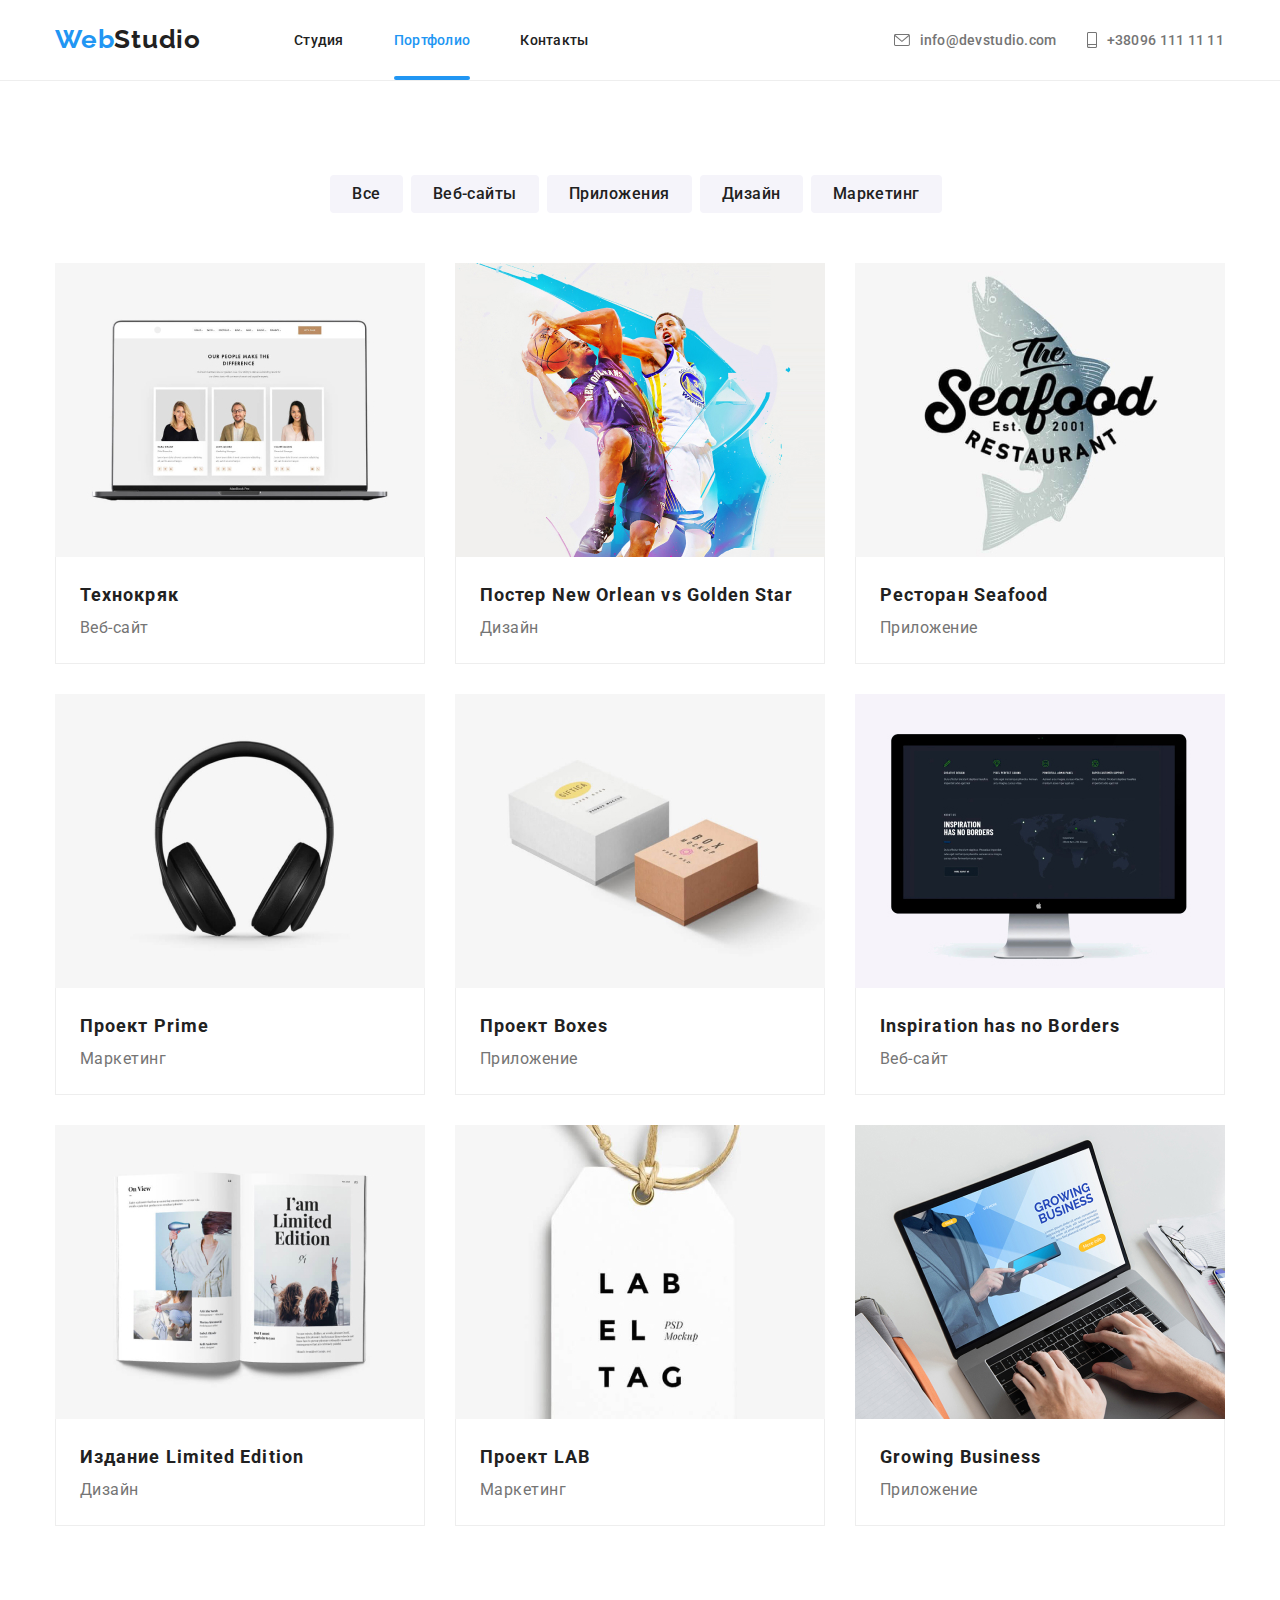
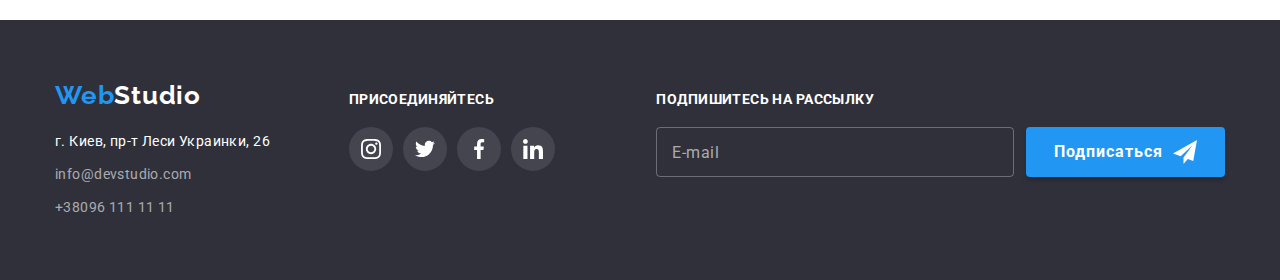
==== portfolio.html @ eafd1fd4 "first save" ====
<!DOCTYPE html>
<html lang="ru">

<head>
    <meta charset="UTF-8">
    <meta http-equiv="X-UA-Compatible" content="IE=edge">
    <meta name="viewport" content="width=device-width, initial-scale=1.0">
    <title>Portfolio</title>
    <!-- <link rel="stylesheet" href="./css/modern-normalize.css"> -->
    <link rel="stylesheet" href="./css/main.min.css">
    <!-- <link rel="stylesheet" href="./css/variables.css"> -->
    <link rel="preconnect" href="https://fonts.gstatic.com">
    <link
        href="https://fonts.googleapis.com/css2?family=Raleway:wght@700&family=Roboto:wght@400;500;700;900&display=swap"
        rel="stylesheet">
</head>

<body>
    <header class="header">
        <div class="container header__container">
            <nav class="header__nav">
                <a href="./index.html" class="logo header__logo"><span class="logo__studio--blue">Web</span>Studio</a>
                <ul class="menu">
                    <li class="menu__item">
                        <a href="./index.html" class="menu__link">Студия</a>
                    </li>
                    <li class="menu__item">
                        <a href="./portfolio.html" class="menu__link menu__link--current">Портфолио</a>
                    </li>
                    <li class="menu__item">
                        <a href="#contacts" class="menu__link">Контакты</a>
                    </li>
                </ul>
                <ul class="contacts-head">
                    <li class="contacts-head__item">
                        <a class="contacts-head__link" href="mailto:info@devstudio.com">
                            <svg class="contacts-head__mail-icon" width="16" height="12">
                                <use href="./images/icons.svg#icon-mail1"></use>
                            </svg>
                            info@devstudio.com</a>
                    </li>
                    <li class="contacts-head__item">
                        <a class="contacts-head__link" href="tel:+380961111111">
                            <svg class="contacts-head__phone-icon" width="10" height="16">
                                <use href="./images/icons.svg#icon-smartphone1"></use>
                            </svg>
                            +38096 111 11 11</a>
                    </li>
                </ul>
            </nav>
        </div>
    </header>
    <main>
        <section class="portfolio">
            <div class="container">
                <!--<h2></h2>-->
                <ul class="portfolio-list">
                    <li class="portfolio-list__item">
                        <button class="portfolio-list__button">Все</button>
                    </li>
                    <li class="portfolio-list__item">
                        <button class="portfolio-list__button">Веб-сайты</button>
                    </li>
                    <li class="portfolio-list__item">
                        <button class="portfolio-list__button">Приложения</button>
                    </li>
                    <li class="portfolio-list__item">
                        <button class="portfolio-list__button">Дизайн</button>
                    </li>
                    <li class="portfolio-list__item">
                        <button class="portfolio-list__button">Маркетинг</button>
                    </li>
                </ul>
                <div class="container-cards">
                    <ul class="card-set">
                        <li class="card-set__item">
                            <a href="#" class="card-set__link">
                                <div class="card-set__thumb">
                                    <img src="./images/технокряк.jpg" alt="Технокряк" width="370" height="294">
                                    <div class="card-set__overlay">Технокряк это современная площадка распространения
                                        коронавируса. Компании используют эту платформу для
                                        цифрового шпионажа и атак на защищённые сервера конкурентов.</div>
                                </div>
                                <div class="card-set__content">
                                    <h3 class="card-set__title">Технокряк</h3>
                                    <p class="card-set__text">Веб-сайт</p>
                                </div>
                            </a>
                        </li>
                        <li class="card-set__item">
                            <a href="#" class="card-set__link">
                                <div class="card-set__thumb">
                                    <img src="./images/постер-star.jpg" alt="Постер New Orlean vs Golden Star"
                                        width="370" height="294">
                                    <div class="card-set__overlay">Технокряк это современная площадка распространения
                                        коронавируса. Компании используют эту платформу для
                                        цифрового шпионажа и атак на защищённые сервера конкурентов.</div>
                                </div>
                                <div class="card-set__content">
                                    <h3 class="card-set__title">Постер New Orlean vs Golden Star</h3>
                                    <p class="card-set__text">Дизайн</p>
                                </div>
                            </a>
                        </li>
                        <li class="card-set__item">
                            <a href="#" class="card-set__link">
                                <div class="card-set__thumb">
                                    <img src="./images/ресторан.jpg" alt="Ресторан Seafood" width="370" height="294">
                                    <div class="card-set__overlay">Технокряк это современная площадка распространения
                                        коронавируса. Компании используют эту платформу для
                                        цифрового шпионажа и атак на защищённые сервера конкурентов.</div>
                                </div>
                                <div class="card-set__content">
                                    <h3 class="card-set__title">Ресторан Seafood</h3>
                                    <p class="card-set__text">Приложение</p>
                                </div>
                            </a>
                        </li>
                        <li class="card-set__item">
                            <a href="#" class="card-set__link">
                                <div class="card-set__thumb">
                                    <img src="./images/проект-prime.jpg" alt="Проект Prime" width="370" height="294">
                                    <div class="card-set__overlay">Технокряк это современная площадка распространения
                                        коронавируса. Компании используют эту платформу для
                                        цифрового шпионажа и атак на защищённые сервера конкурентов.</div>
                                </div>
                                <div class="card-set__content">
                                    <h3 class="card-set__title">Проект Prime</h3>
                                    <p class="card-set__text">Маркетинг</p>
                                </div>
                            </a>
                        </li>
                        <li class="card-set__item">
                            <a href="#" class="card-set__link">
                                <div class="card-set__thumb">
                                    <img src="./images/проект-boxes.jpg" alt="Проект Boxes" width="370" height="294">
                                    <div class="card-set__overlay">Технокряк это современная площадка распространения
                                        коронавируса. Компании используют эту платформу для
                                        цифрового шпионажа и атак на защищённые сервера конкурентов.</div>
                                </div>
                                <div class="card-set__content">
                                    <h3 class="card-set__title">Проект Boxes</h3>
                                    <p class="card-set__text">Приложение</p>
                                </div>
                            </a>
                        </li>
                        <li class="card-set__item">
                            <a href="#" class="card-set__link">
                                <div class="card-set__thumb">
                                    <img src="./images/inspiration.jpg" alt="Inspiration has no Borders" width="370"
                                        height="294">
                                    <div class="card-set__overlay">Технокряк это современная площадка распространения
                                        коронавируса. Компании используют эту платформу для
                                        цифрового шпионажа и атак на защищённые сервера конкурентов.</div>
                                </div>
                                <div class="card-set__content">
                                    <h3 class="card-set__title">Inspiration has no Borders</h3>
                                    <p class="card-set__text">Веб-сайт</p>
                                </div>
                            </a>
                        </li>
                        <li class="card-set__item">
                            <a href="#" class="card-set__link">
                                <div class="card-set__thumb">
                                    <img src="./images/издание.jpg" alt="Издание Limited Edition" width="370"
                                        height="294">
                                    <div class="card-set__overlay">Технокряк это современная площадка распространения
                                        коронавируса. Компании используют эту платформу для
                                        цифрового шпионажа и атак на защищённые сервера конкурентов.</div>
                                </div>
                                <div class="card-set__content">
                                    <h3 class="card-set__title">Издание Limited Edition</h3>
                                    <p class="card-set__text">Дизайн</p>
                                </div>
                            </a>
                        </li>
                        <li class="card-set__item">
                            <a href="#" class="card-set__link">
                                <div class="card-set__thumb">
                                    <img src="./images/проект-lab.jpg" alt="Проект LAB" width="370" height="294">
                                    <div class="card-set__overlay">Технокряк это современная площадка распространения
                                        коронавируса. Компании используют эту платформу для
                                        цифрового шпионажа и атак на защищённые сервера конкурентов.</div>
                                </div>
                                <div class="card-set__content">
                                    <h3 class="card-set__title">Проект LAB</h3>
                                    <p class="card-set__text">Маркетинг</p>
                                </div>
                            </a>
                        </li>
                        <li class="card-set__item">
                            <a href="#" class="card-set__link">
                                <div class="card-set__thumb">
                                    <img src="./images/growing.jpg" alt="Growing Business" width="370" height="294">
                                    <div class="card-set__overlay">Технокряк это современная площадка распространения
                                        коронавируса. Компании используют эту платформу для
                                        цифрового шпионажа и атак на защищённые сервера конкурентов.</div>
                                </div>
                                <div class="card-set__content">
                                    <h3 class="card-set__title">Growing Business</h3>
                                    <p class="card-set__text">Приложение</p>
                                </div>
                            </a>
                        </li>
                    </ul>
                </div>
            </div>
        </section>
    </main>
    <footer class="footer" id="contacts">
        <div class="container footer__container">
            <div class="footer__main">
                <a href="./index.html" class="logo footer__logo"><span class="logo__studio--blue">Web</span>Studio</a>
                <address class="adress">
                    <p class="adress__text">г. Киев, пр-т Леси Украинки, 26</p>
                    <ul class="address__list">
                        <li>
                            <a class="address__link" href="mailto:info@devstudio.com">info@devstudio.com</a>
                        </li>
                        <li>
                            <a class="address__link" href="tel:+380961111111">+38096 111 11 11</a>
                        </li>
                    </ul>
                </address>
            </div>
            <div class="follow-us">
                <h2 class="follow-us__title">присоединяйтесь</h2>
                <ul class="follow-us__list">
                    <li class="follow-us__item">
                        <a href="https://instagram.com" class="follow-us__link" target="_blank">
                            <svg class="follow-us__svg" width="20" height="20">
                                <use href="./images/icons.svg#icon-instagram1"></use>
                            </svg>
                        </a>
                    </li>
                    <li class="follow-us__item">
                        <a href="https://twitter.com" class="follow-us__link" target="_blank">
                            <svg class="follow-us__svg" width="20" height="20">
                                <use href="./images/icons.svg#icon-twitter-icon1"></use>
                            </svg>
                        </a>
                    </li>
                    <li class="follow-us__item">
                        <a href="https://facebook.com" class="follow-us__link" target="_blank">
                            <svg class="follow-us__svg" width="20" height="20">
                                <use href="./images/icons.svg#icon-facebook1"></use>
                            </svg>
                        </a>
                    </li>
                    <li class="follow-us__item">
                        <a href="https://linkedin.com" class="follow-us__link" target="_blank">
                            <svg class="follow-us__svg" width="20" height="20">
                                <use href="./images/icons.svg#icon-linkedin-icon1"></use>
                            </svg>
                        </a>
                    </li>
                </ul>
            </div>
            <div class="sign-us">
                <h2 class="sign-us__title">подпишитесь на рассылку</h2>
                <form class="sign-us__form">
                    <input class="sign-us__input" type="email" name="email" id="email" placeholder="E-mail">
                    <button class="sign-us__button" type="submit">Подписаться
                        <svg class="sign-us__svg" width="24px" height="24px">
                            <use href="./images/icons.svg#icon-send"></use>
                        </svg>
                    </button>
                </form>
            </div>
        </div>
    </footer>

</body>

</html>
---- css/main.min.css ----
/*! modern-normalize v1.0.0 | MIT License | https://github.com/sindresorhus/modern-normalize */*{margin:0;padding:0}*,*::before,*::after{-webkit-box-sizing:border-box;box-sizing:border-box}:root{-moz-tab-size:4;-o-tab-size:4;tab-size:4}html{line-height:1.15;-webkit-text-size-adjust:100%}body{margin:0;padding:0}body{font-family:system-ui,-apple-system,"Segoe UI",Roboto,Helvetica,Arial,sans-serif,"Apple Color Emoji","Segoe UI Emoji"}hr{height:0;color:inherit}abbr[title]{-webkit-text-decoration:underline dotted;text-decoration:underline dotted}b,strong{font-weight:bolder}code,kbd,samp,pre{font-family:ui-monospace, SFMono-Regular, Consolas, "Liberation Mono", Menlo, monospace}small{font-size:80%}sub,sup{font-size:75%;line-height:0;position:relative;vertical-align:baseline}sub{bottom:-0.25em}sup{top:-0.5em}table{text-indent:0;border-color:inherit}button,input,optgroup,select,textarea{font-family:inherit;font-size:100%;line-height:1.15;margin:0}address{font-style:normal}ul{list-style:none}button,select{text-transform:none}button,[type="button"],[type="reset"],[type="submit"]{-webkit-appearance:button}::-moz-focus-inner{border-style:none;padding:0}:-moz-focusring{outline:1px dotted ButtonText}:-moz-ui-invalid{box-shadow:none}legend{padding:0}progress{vertical-align:baseline}::-webkit-inner-spin-button,::-webkit-outer-spin-button{height:auto}[type="search"]{-webkit-appearance:textfield;outline-offset:-2px}::-webkit-search-decoration{-webkit-appearance:none}::-webkit-file-upload-button{-webkit-appearance:button;font:inherit}summary{display:list-item}:root{--white-text: rgba(255, 255, 255, 1);--black-text: rgba(33, 33, 33, 1);--grey-text: rgba(117, 117, 117, 1);--white-text-op60: rgba(255, 255, 255, 0.6);--blue-text: rgba(33, 150, 243, 1);--hero-background: rgba(47, 48, 58, 1);--team-background: rgba(245, 244, 250, 1);--hero-shadow: rgba(47, 48, 58, 0.4);--footer-bg-items: rgba(255, 255, 255, 0.1)}a{text-decoration:none}body{font-family:'Roboto', sans-serif}img{display:block;max-width:100%;height:auto}.container{max-width:1200px;min-width:320px;padding:0 15px;margin:0 auto}.section__header{color:var(--black-text);font-weight:700;font-size:36px;line-height:1.17;letter-spacing:0.03em;text-align:center}.portfolio{background-color:white;padding-top:94px;padding-bottom:94px}.logo{font-family:'Raleway', sans-serif;font-weight:700;font-size:26px;line-height:1.17;letter-spacing:0.03em;padding-top:24px;padding-bottom:25px}.logo__studio--blue{color:var(--blue-text)}.header{background-color:white;position:relative;border-bottom:1px solid #EEEEEE}.menu__link,.contacts-head__link,.logo{color:var(--black-text)}.header__container{display:-webkit-box;display:-ms-flexbox;display:flex;-webkit-box-align:center;-ms-flex-align:center;align-items:center;width:1200px;padding:0 15px;margin:0 auto}.header__nav{-webkit-box-pack:justify;-ms-flex-pack:justify;justify-content:space-between;-webkit-box-align:center;-ms-flex-align:center;align-items:center}.header__nav,.menu,.contacts-head{display:-webkit-box;display:-ms-flexbox;display:flex;-webkit-box-sizing:inherit;box-sizing:inherit}.menu{font-weight:500;font-size:14px;line-height:1.17;letter-spacing:0.02em;margin-left:93px}.menu__item:not(:first-child){margin-left:50px}.menu__link--current,.menu__link:hover,.menu__link:focus{color:var(--blue-text)}.menu__link--current,.menu__link{display:block;padding-top:32px;padding-bottom:32px;-webkit-transition:color 250ms cubic-bezier(0.4, 0, 0.2, 1),fill 250ms cubic-bezier(0.4, 0, 0.2, 1);transition:color 250ms cubic-bezier(0.4, 0, 0.2, 1),fill 250ms cubic-bezier(0.4, 0, 0.2, 1)}.menu__link--current{position:relative}.menu__link--current::after{position:absolute;display:block;content:'';width:100%;height:4px;background-color:var(--blue-text);border-radius:2px;bottom:0}.contacts-head__link{color:var(--grey-text);font-family:'Roboto', sans-serif;font-weight:500;font-size:14px;line-height:1.17;letter-spacing:0.02em}.contacts-head__link:hover,.contacts-head__link:focus{color:var(--blue-text);fill:var(--blue-text)}.contacts-head__item:last-child{margin-left:30px}.contacts-head{display:-webkit-box;display:-ms-flexbox;display:flex;margin-left:305px}.contacts-head__link{display:-webkit-box;display:-ms-flexbox;display:flex;-webkit-box-align:center;-ms-flex-align:center;align-items:center;-webkit-transition:color 250ms cubic-bezier(0.4, 0, 0.2, 1),fill 250ms cubic-bezier(0.4, 0, 0.2, 1);transition:color 250ms cubic-bezier(0.4, 0, 0.2, 1),fill 250ms cubic-bezier(0.4, 0, 0.2, 1)}.contacts-head__mail-icon,.contacts-head__phone-icon{margin-right:10px;fill:currentColor}.footer{background-color:var(--hero-background);padding-top:60px;padding-bottom:60px}.footer__container{display:-webkit-box;display:-ms-flexbox;display:flex;-webkit-box-align:baseline;-ms-flex-align:baseline;align-items:baseline;-webkit-box-pack:justify;-ms-flex-pack:justify;justify-content:space-between}.footer__main{margin-right:70px}.footer a{color:var(--white-text)}.adress__text{color:var(--white-text);font-weight:400;font-size:14px;line-height:1.71;letter-spacing:0.03em;padding-top:20px}.address__list a{color:var(--white-text-op60);font-family:'Roboto', sans-serif;font-weight:400;font-size:14px;line-height:1.71;letter-spacing:0.03em}.address__list a:hover,.address__list a:focus{color:var(--blue-text)}.address__list li{padding-top:9px}.follow-us__list{display:-webkit-box;display:-ms-flexbox;display:flex}.follow-us__title,.sign-us__title{font-family:'Roboto', sans-serif;font-weight:700;font-size:14px;line-height:1.17;letter-spacing:0.03em;color:var(--white-text);text-transform:uppercase;margin-bottom:20px}.follow-us__item:not(:last-child){margin-right:10px}.follow-us__link{display:-webkit-box;display:-ms-flexbox;display:flex;-webkit-box-pack:center;-ms-flex-pack:center;justify-content:center;-webkit-box-align:center;-ms-flex-align:center;align-items:center;width:44px;height:44px;color:var(--white-text);border-radius:50%;background-color:var(--footer-bg-items);-webkit-transition:background-color 250ms cubic-bezier(0.4, 0, 0.2, 1);transition:background-color 250ms cubic-bezier(0.4, 0, 0.2, 1)}.follow-us__link:hover,.follow-us__link:focus{background-color:var(--blue-text)}.follow-us__svg{fill:currentColor}.address__link{color:var(--white-text-op60);-webkit-transition:color 250ms cubic-bezier(0.4, 0, 0.2, 1);transition:color 250ms cubic-bezier(0.4, 0, 0.2, 1)}.sign-us{margin-left:93px}.sign-us__form{display:-webkit-box;display:-ms-flexbox;display:flex;-webkit-box-align:center;-ms-flex-align:center;align-items:center}.sign-us__input{width:358px;height:50px;padding:16px 15px;font-size:16px;line-height:1.25;letter-spacing:0.03em;color:var(--white-text);border-radius:4px;border:1px solid rgba(255,255,255,0.3);background-color:transparent;-webkit-transition:border-color 250ms cubic-bezier(0.4, 0, 0.2, 1);transition:border-color 250ms cubic-bezier(0.4, 0, 0.2, 1)}.sign-us__input::-webkit-input-placeholder{color:var(--white-text-op60)}.sign-us__input:-ms-input-placeholder{color:var(--white-text-op60)}.sign-us__input::-ms-input-placeholder{color:var(--white-text-op60)}.sign-us__input::placeholder{color:var(--white-text-op60)}.sign-us__input:focus{outline:none;border-color:var(--blue-text)}.sign-us__button{display:-webkit-box;display:-ms-flexbox;display:flex;-webkit-box-pack:justify;-ms-flex-pack:justify;justify-content:space-between;-webkit-box-align:center;-ms-flex-align:center;align-items:center;padding:10px 28px;font-weight:700;font-size:16px;line-height:1.88;letter-spacing:0.06em;color:var(--white-text);border-radius:4px;background-color:var(--blue-text);-webkit-box-shadow:0px 4px 4px rgba(0,0,0,0.15);box-shadow:0px 4px 4px rgba(0,0,0,0.15);border:none;cursor:pointer;margin-left:12px}.sign-us__svg{margin-left:10px}.hero{background-color:var(--hero-background);background-image:-webkit-gradient(linear, left top, right top, from(rgba(47,48,58,0.4)), to(rgba(47,48,58,0.4))),url(../images/header_img.jpg);background-image:linear-gradient(to right, rgba(47,48,58,0.4), rgba(47,48,58,0.4)),url(../images/header_img.jpg);background-repeat:no-repeat;background-size:cover;background-position:center;height:600px;max-width:1600px;margin-left:auto;margin-right:auto;color:var(--white-text);text-align:center;padding-top:200px;padding-bottom:200px}.hero__button{border:var(--blue-text);background:var(--blue-text);color:var(--white-text);font-family:'Roboto', sans-serif;font-weight:700;font-size:16px;line-height:1.87;letter-spacing:0.06em;margin-top:30px;padding:10px 32px;border-radius:4px;cursor:pointer}.hero__title{text-transform:uppercase;font-weight:900;font-size:44px;line-height:1.36;letter-spacing:0.06em}.order__backdrop{position:fixed;top:0;left:0;z-index:auto;width:100%;height:100%;background-color:rgba(0,0,0,0.2);opacity:1;-webkit-transition:opacity 250ms cubic-bezier(0.4, 0, 0.2, 1),visibility 250ms cubic-bezier(0.4, 0, 0.2, 1);transition:opacity 250ms cubic-bezier(0.4, 0, 0.2, 1),visibility 250ms cubic-bezier(0.4, 0, 0.2, 1)}.order__modal{position:absolute;z-index:auto;top:50%;left:50%;-webkit-transform:translate(-50%, -50%) scale(1);transform:translate(-50%, -50%) scale(1);background-color:var(--white-text);min-width:528px;height:581px;border-radius:4px;padding:40px;-webkit-box-shadow:0px 1px 3px rgba(0,0,0,0.12),0px 1px 1px rgba(0,0,0,0.14),0px 2px 1px rgba(0,0,0,0.2);box-shadow:0px 1px 3px rgba(0,0,0,0.12),0px 1px 1px rgba(0,0,0,0.14),0px 2px 1px rgba(0,0,0,0.2);-webkit-transition:-webkit-transform 250ms cubic-bezier(0.4, 0, 0.2, 1);transition:-webkit-transform 250ms cubic-bezier(0.4, 0, 0.2, 1);transition:transform 250ms cubic-bezier(0.4, 0, 0.2, 1);transition:transform 250ms cubic-bezier(0.4, 0, 0.2, 1), -webkit-transform 250ms cubic-bezier(0.4, 0, 0.2, 1)}.is-hidden .order__modal{-webkit-transform:translate(-50%, -50%) scale(0.9);transform:translate(-50%, -50%) scale(0.9)}.is-hidden{opacity:0;visibility:hidden;pointer-events:none}.order__close-button{display:-webkit-box;display:-ms-flexbox;display:flex;-webkit-box-pack:center;-ms-flex-pack:center;justify-content:center;-webkit-box-align:center;-ms-flex-align:center;align-items:center;position:absolute;top:8px;right:8px;width:30px;height:30px;border-radius:50%;border:1px solid rgba(0,0,0,0.1);background-color:var(--white-text);cursor:pointer}.order__close-button:hover .order__close-svg,.order__close-button:focus .order__close-svg{fill:var(--blue-text)}.order__close-button:active{outline:none}.order__close-svg{-webkit-transition:fill 250ms cubic-bezier(0.4, 0, 0.2, 1);transition:fill 250ms cubic-bezier(0.4, 0, 0.2, 1)}.order__form{display:-webkit-box;display:-ms-flexbox;display:flex;-webkit-box-orient:vertical;-webkit-box-direction:normal;-ms-flex-direction:column;flex-direction:column;margin-top:28px}.order__text{font-family:'Roboto', sans-serif;font-weight:700;font-size:20px;line-height:1.17;letter-spacing:0.03em;text-align:center}.form__label{position:relative;display:block;margin-bottom:28px}.form__label--text{position:relative;display:block;margin-bottom:20px}.form__name{position:absolute;top:-18px;font-family:'Roboto', sans-serif;font-weight:400;font-size:12px;line-height:1.17;letter-spacing:0.01em;color:var(--grey-text)}.form__input{position:relative;display:block;width:100%;height:40px;border:1px solid rgba(33,33,33,0.2);border-radius:4px;padding:11px 12px 11px 42px}.form__input:focus{outline:none;border-color:var(--blue-text)}.form__input:focus ~ .form__svg{fill:var(--blue-text)}.form__textarea{display:block;resize:none;width:100%;min-height:120px;border:1px solid rgba(33,33,33,0.2);border-radius:4px;padding:12px 16px}.form__textarea::-webkit-input-placeholder{font-family:'Roboto', sans-serif;font-weight:400;font-size:14px;line-height:1.17;letter-spacing:0.01em;color:rgba(117,117,117,0.5)}.form__textarea:-ms-input-placeholder{font-family:'Roboto', sans-serif;font-weight:400;font-size:14px;line-height:1.17;letter-spacing:0.01em;color:rgba(117,117,117,0.5)}.form__textarea::-ms-input-placeholder{font-family:'Roboto', sans-serif;font-weight:400;font-size:14px;line-height:1.17;letter-spacing:0.01em;color:rgba(117,117,117,0.5)}.form__textarea::placeholder{font-family:'Roboto', sans-serif;font-weight:400;font-size:14px;line-height:1.17;letter-spacing:0.01em;color:rgba(117,117,117,0.5)}.form__textarea:focus{outline:none;border-color:var(--blue-text)}.agreement__text{display:-webkit-box;display:-ms-flexbox;display:flex;-webkit-box-align:center;-ms-flex-align:center;align-items:center;padding-left:12px;font-family:'Roboto', sans-serif;font-weight:400;font-size:14px;line-height:1.71;letter-spacing:0.03em;color:#757575;cursor:pointer}.agreement__text::before{margin-right:8px;content:'';display:inline-block;width:16px;height:15px;background-image:url(../images/icon-uncheck.svg);background-size:cover;border-radius:2px}.agreement__link{color:var(--blue-text);text-decoration:underline}.agreement__check{position:absolute;width:1px;height:1px;margin:-1px;border:0;padding:0;white-space:nowrap;-webkit-clip-path:inset(100%);clip-path:inset(100%);clip:rect(0 0 0 0);overflow:hidden}.agreement__check:checked+.agreement__text::before{background-color:var(--blue-text);background-image:url(../images/icon-check.svg);background-size:cover;border-radius:2px}.form__svg{position:absolute;bottom:11px;left:12px}.agreement{display:block}.form__button{display:block;margin:0 auto;width:200px;height:50px;border:var(--blue-text);background:var(--blue-text);color:var(--white-text);font-family:'Roboto', sans-serif;font-weight:700;font-size:16px;line-height:1.87;letter-spacing:0.06em;margin-top:30px;padding:10px 55px;border-radius:4px;-webkit-box-shadow:0px 4px 4px rgba(0,0,0,0.15);box-shadow:0px 4px 4px rgba(0,0,0,0.15);cursor:pointer}.section--advantages{background-color:white;padding-top:94px;padding-bottom:94px}.advantages-list__icons{margin-bottom:30px;display:-webkit-box;display:-ms-flexbox;display:flex;-webkit-box-pack:center;-ms-flex-pack:center;justify-content:center;-webkit-box-align:center;-ms-flex-align:center;align-items:center;width:270px;height:120px;border-radius:4px;background-color:#F5F4FA}.advantages-list,.we-doing__list{display:-webkit-box;display:-ms-flexbox;display:flex}.advantages-list .advantages-list__item{-ms-flex-preferred-size:calc(100% / 4);flex-basis:calc(100% / 4)}.advantages-list__item:not(:last-child){margin-right:30px}.advantages-list__title{color:var(--black-text);font-weight:700;font-size:14px;line-height:1.17;letter-spacing:0.03em;text-transform:uppercase;margin-bottom:10px}.advantages-list__text{color:var(--grey-text);font-weight:400;font-size:14px;line-height:1.71;letter-spacing:0.03em}.section--we-doing{background-color:white;padding-top:0;padding-bottom:94px}.we-doing__list .we-doing__item{-ms-flex-preferred-size:calc(100% / 3);flex-basis:calc(100% / 3);margin-top:50px}.we-doing__item:not(:last-child){margin-right:30px}.we-doing__thumb{position:relative;height:294px}.we-doing__list{width:100%;height:100%;-o-object-fit:cover;object-fit:cover}.we-doing__text{position:absolute;bottom:0;width:100%;font-weight:500;font-size:14px;line-height:1.14;letter-spacing:0.03em;text-transform:uppercase;text-align:center;padding-top:27px;padding-bottom:27px;color:var(--white-text);background-color:rgba(47,48,58,0.8)}.section--team{background-color:var(--team-background);padding-top:94px;padding-bottom:94px}.team-list{display:-webkit-box;display:-ms-flexbox;display:flex;margin-top:50px}.team-list .team-list__items{-ms-flex-preferred-size:calc(100% / 4);flex-basis:calc(100% / 4)}.team-list__items:not(:last-child){margin-right:30px}.team-list__names{color:var(--black-text);font-weight:500;font-size:16px;line-height:1.17;letter-spacing:0.03em;text-align:center;padding-top:30px;padding-bottom:10px}.team-list__profession{color:var(--grey-text);font-weight:400;font-size:16px;line-height:1.17;letter-spacing:0.03em;text-align:center}.team-list__cards{background-color:var(--white-text);padding-bottom:30px;border-bottom-left-radius:4px;border-bottom-right-radius:4px;-webkit-box-shadow:0px 1px 3px rgba(0,0,0,0.12),0px 1px 1px rgba(0,0,0,0.14),0px 2px 1px rgba(0,0,0,0.2);box-shadow:0px 1px 3px rgba(0,0,0,0.12),0px 1px 1px rgba(0,0,0,0.14),0px 2px 1px rgba(0,0,0,0.2)}.team-contacts{display:-webkit-box;display:-ms-flexbox;display:flex;-webkit-box-pack:justify;-ms-flex-pack:justify;justify-content:space-between;padding-top:16px;padding-left:32px;padding-right:32px}.team-contacts__link{display:-webkit-box;display:-ms-flexbox;display:flex;-webkit-box-pack:center;-ms-flex-pack:center;justify-content:center;-webkit-box-align:center;-ms-flex-align:center;align-items:center;width:44px;height:44px;color:#afb1b8;border-radius:50%;-webkit-transition:background-color 250ms cubic-bezier(0.4, 0, 0.2, 1);transition:background-color 250ms cubic-bezier(0.4, 0, 0.2, 1)}.team-contacts__link:hover,.team-contacts__link:focus{background-color:var(--blue-text);color:var(--white-text)}.team-contacts__svg{fill:currentColor}.section--clients{padding-top:94px;padding-bottom:94px;text-align:center}.clients-list{display:-webkit-box;display:-ms-flexbox;display:flex;-ms-flex-wrap:wrap;flex-wrap:wrap;margin-right:-30px;margin-top:50px}.clients-list__item{margin-right:30px}.clients-list__link{display:-webkit-box;display:-ms-flexbox;display:flex;-webkit-box-pack:center;-ms-flex-pack:center;justify-content:center;-webkit-box-align:center;-ms-flex-align:center;align-items:center;width:170px;height:90px;color:#afb1b8;border-radius:4px;border:1px solid #afb1b8;-webkit-transition:color 250ms cubic-bezier(0.4, 0, 0.2, 1),fill 250ms cubic-bezier(0.4, 0, 0.2, 1);transition:color 250ms cubic-bezier(0.4, 0, 0.2, 1),fill 250ms cubic-bezier(0.4, 0, 0.2, 1)}.clients-list__link:hover,.clients-list__link:focus{color:var(--blue-text);border:1px solid var(--blue-text)}.clients-list__svg{fill:currentColor}.portfolio-list{display:-webkit-box;display:-ms-flexbox;display:flex;-webkit-box-pack:center;-ms-flex-pack:center;justify-content:center;margin-bottom:50px}.portfolio-list__item{margin-right:8px}.portfolio-list__button{padding:6px 22px;border-radius:4px;border:var(--team-background);background:var(--team-background);color:var(--black-text);font-family:'Roboto', sans-serif;font-weight:500;font-size:16px;line-height:1.62;letter-spacing:0.03em;cursor:pointer;-webkit-transition:background-color 250ms cubic-bezier(0.4, 0, 0.2, 1);transition:background-color 250ms cubic-bezier(0.4, 0, 0.2, 1)}.portfolio-list__button:hover,.portfolio-list__button:focus{color:var(--white-text);background-color:var(--blue-text);-webkit-box-shadow:0px 3px 1px rgba(0,0,0,0.1),0px 1px 2px rgba(0,0,0,0.08),0px 2px 2px rgba(0,0,0,0.12);box-shadow:0px 3px 1px rgba(0,0,0,0.1),0px 1px 2px rgba(0,0,0,0.08),0px 2px 2px rgba(0,0,0,0.12)}.card-set{display:-webkit-box;display:-ms-flexbox;display:flex;-ms-flex-wrap:wrap;flex-wrap:wrap;margin-left:-30px;margin-top:-30px}.container-cards{margin-left:auto;margin-right:auto}.card-set .card-set__item{-ms-flex-preferred-size:calc(100% / 3 - 30px);flex-basis:calc(100% / 3 - 30px);margin-left:30px;margin-top:30px}.card-set__title{color:var(--black-text);font-weight:700;font-size:18px;line-height:2;letter-spacing:0.06em}.card-set__text{color:var(--grey-text);font-weight:400;font-size:16px;line-height:1.87;letter-spacing:0.03em}.card-set__content{border-bottom:1px solid #eeeeee;border-right:1px solid #eeeeee;border-left:1px solid #eeeeee;padding-top:20px;padding-left:24px;padding-bottom:20px}.card-set__thumb{position:relative;overflow:hidden}.card-set__overlay{position:absolute;top:100%;left:0;width:100%;height:100%;padding:63px 24px;font-size:18px;line-height:1.56;letter-spacing:0.03em;-webkit-transition:-webkit-transform 250ms cubic-bezier(0.4, 0, 0.2, 1);transition:-webkit-transform 250ms cubic-bezier(0.4, 0, 0.2, 1);transition:transform 250ms cubic-bezier(0.4, 0, 0.2, 1);transition:transform 250ms cubic-bezier(0.4, 0, 0.2, 1), -webkit-transform 250ms cubic-bezier(0.4, 0, 0.2, 1);background-color:rgba(33,150,243,0.9);color:var(--white-text)}.card-set__item:hover .card-set__overlay,.card-set__item:focus .card-set__overlay{-webkit-transform:translateY(-100%);transform:translateY(-100%)}.card-set__item:hover,.card-set__item:focus{outline:none;-webkit-box-shadow:0px 1px 1px rgba(0,0,0,0.12),0px 4px 4px rgba(0,0,0,0.06),1px 4px 6px rgba(0,0,0,0.16);box-shadow:0px 1px 1px rgba(0,0,0,0.12),0px 4px 4px rgba(0,0,0,0.06),1px 4px 6px rgba(0,0,0,0.16)}
/*# sourceMappingURL=main.min.css.map */
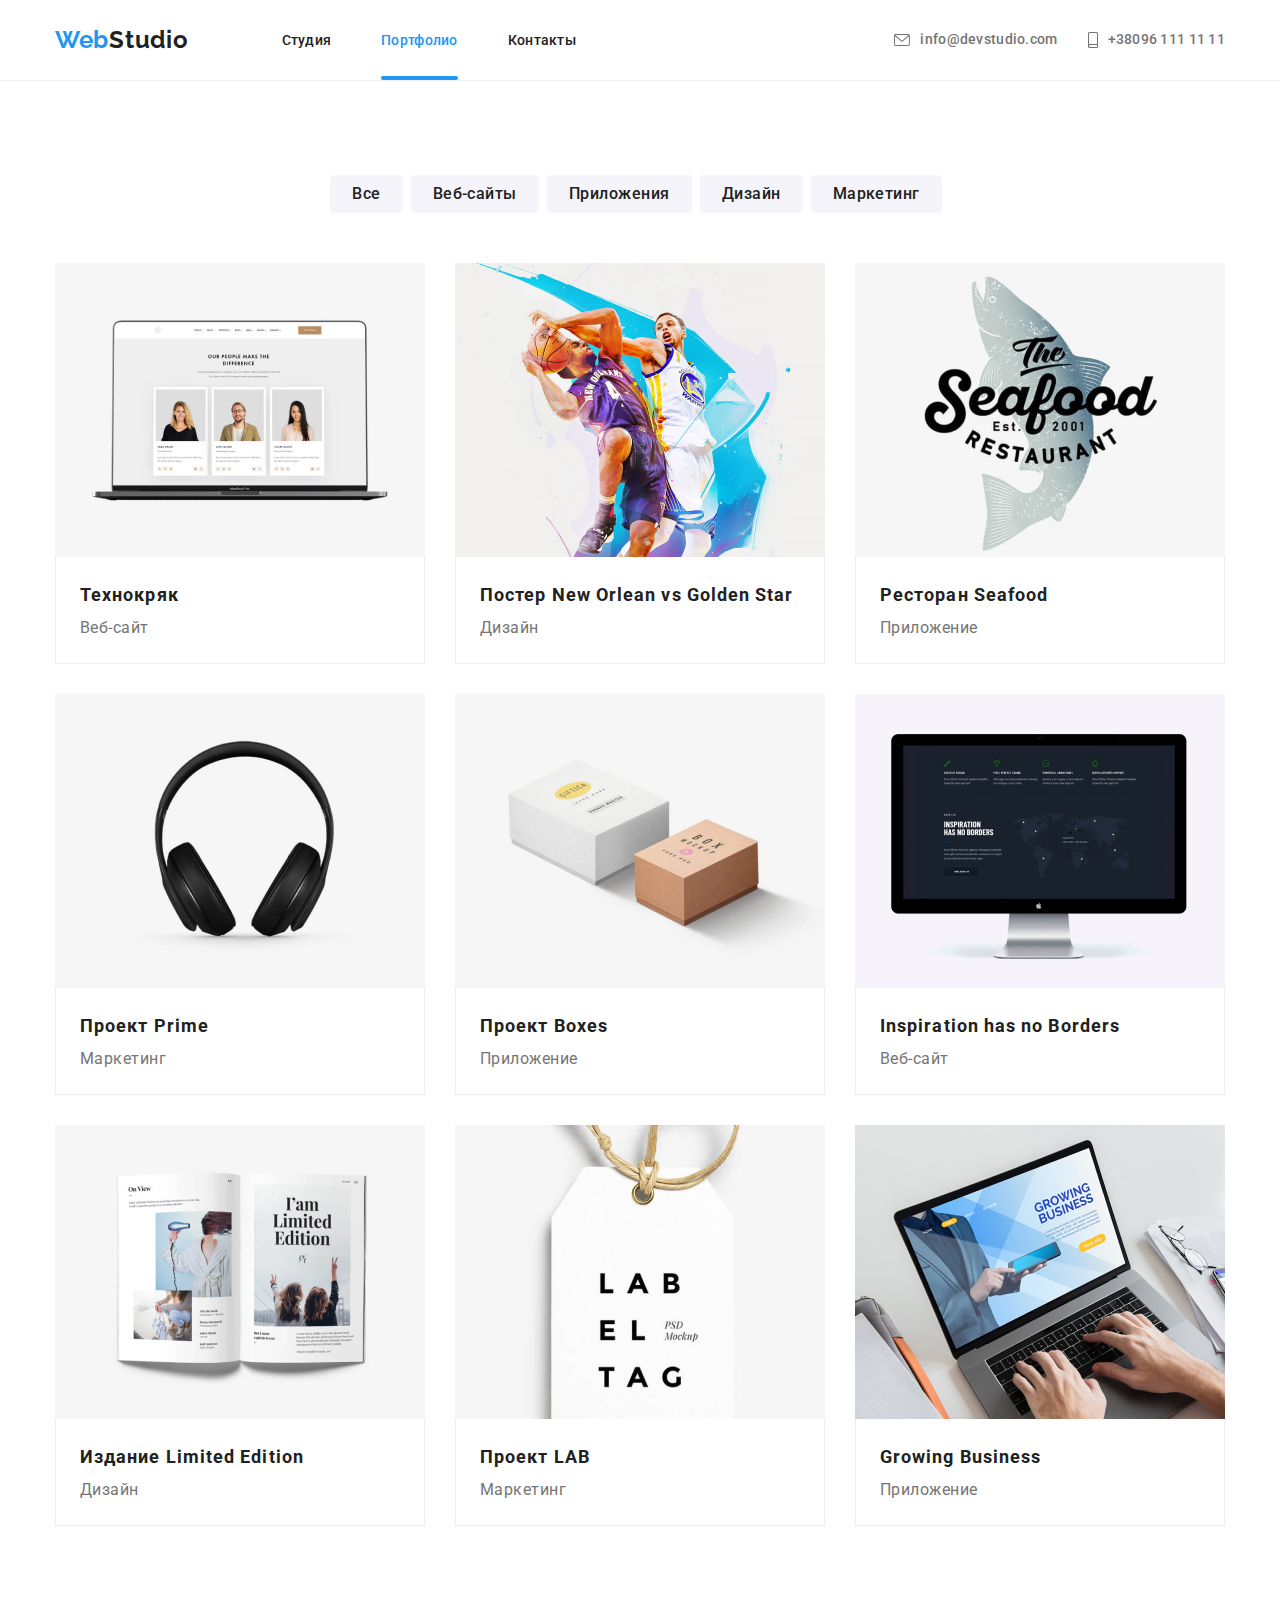
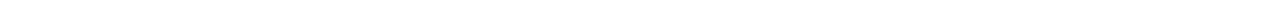
==== commit fc8b3347: "third save" ====
--- a/portfolio.html
+++ b/portfolio.html
@@ -1,275 +1,282 @@
 <!DOCTYPE html>
 <html lang="ru">
+    <head>
+        <meta charset="UTF-8" />
+        <meta http-equiv="X-UA-Compatible" content="IE=edge" />
+        <meta name="viewport" content="width=device-width, initial-scale=1.0" />
+        <title>Portfolio</title>
+        <!-- <link rel="stylesheet" href="./css/modern-normalize.css"> -->
+        <link rel="stylesheet" href="./css/main.min.css" />
+        <!-- <link rel="stylesheet" href="./css/variables.css"> -->
+        <link rel="preconnect" href="https://fonts.gstatic.com" />
+        <link href="https://fonts.googleapis.com/css2?family=Raleway:wght@700&family=Roboto:wght@400;500;700;900&display=swap" rel="stylesheet" />
+    </head>
 
-<head>
-    <meta charset="UTF-8">
-    <meta http-equiv="X-UA-Compatible" content="IE=edge">
-    <meta name="viewport" content="width=device-width, initial-scale=1.0">
-    <title>Portfolio</title>
-    <!-- <link rel="stylesheet" href="./css/modern-normalize.css"> -->
-    <link rel="stylesheet" href="./css/main.min.css">
-    <!-- <link rel="stylesheet" href="./css/variables.css"> -->
-    <link rel="preconnect" href="https://fonts.gstatic.com">
-    <link
-        href="https://fonts.googleapis.com/css2?family=Raleway:wght@700&family=Roboto:wght@400;500;700;900&display=swap"
-        rel="stylesheet">
-</head>
-
-<body>
-    <header class="header">
-        <div class="container header__container">
-            <nav class="header__nav">
-                <a href="./index.html" class="logo header__logo"><span class="logo__studio--blue">Web</span>Studio</a>
-                <ul class="menu">
-                    <li class="menu__item">
-                        <a href="./index.html" class="menu__link">Студия</a>
-                    </li>
-                    <li class="menu__item">
-                        <a href="./portfolio.html" class="menu__link menu__link--current">Портфолио</a>
-                    </li>
-                    <li class="menu__item">
-                        <a href="#contacts" class="menu__link">Контакты</a>
-                    </li>
-                </ul>
+    <body>
+        <header class="header">
+            <div class="container header__container">
+                <nav class="header__nav">
+                    <a href="./index.html" class="logo header__logo"><span class="logo__studio--blue">Web</span>Studio</a>
+                    <ul class="menu">
+                        <li class="menu__item">
+                            <a href="./index.html" class="menu__link">Студия</a>
+                        </li>
+                        <li class="menu__item">
+                            <a href="./portfolio.html" class="menu__link menu__link--current">Портфолио</a>
+                        </li>
+                        <li class="menu__item">
+                            <a href="#contacts" class="menu__link">Контакты</a>
+                        </li>
+                    </ul>
+                </nav>
                 <ul class="contacts-head">
                     <li class="contacts-head__item">
                         <a class="contacts-head__link" href="mailto:info@devstudio.com">
                             <svg class="contacts-head__mail-icon" width="16" height="12">
                                 <use href="./images/icons.svg#icon-mail1"></use>
                             </svg>
-                            info@devstudio.com</a>
+                            info@devstudio.com</a
+                        >
                     </li>
                     <li class="contacts-head__item">
                         <a class="contacts-head__link" href="tel:+380961111111">
                             <svg class="contacts-head__phone-icon" width="10" height="16">
                                 <use href="./images/icons.svg#icon-smartphone1"></use>
                             </svg>
-                            +38096 111 11 11</a>
+                            +38096 111 11 11</a
+                        >
                     </li>
                 </ul>
-            </nav>
-        </div>
-    </header>
-    <main>
-        <section class="portfolio">
-            <div class="container">
-                <!--<h2></h2>-->
-                <ul class="portfolio-list">
-                    <li class="portfolio-list__item">
-                        <button class="portfolio-list__button">Все</button>
-                    </li>
-                    <li class="portfolio-list__item">
-                        <button class="portfolio-list__button">Веб-сайты</button>
-                    </li>
-                    <li class="portfolio-list__item">
-                        <button class="portfolio-list__button">Приложения</button>
-                    </li>
-                    <li class="portfolio-list__item">
-                        <button class="portfolio-list__button">Дизайн</button>
-                    </li>
-                    <li class="portfolio-list__item">
-                        <button class="portfolio-list__button">Маркетинг</button>
-                    </li>
-                </ul>
-                <div class="container-cards">
-                    <ul class="card-set">
-                        <li class="card-set__item">
-                            <a href="#" class="card-set__link">
-                                <div class="card-set__thumb">
-                                    <img src="./images/технокряк.jpg" alt="Технокряк" width="370" height="294">
-                                    <div class="card-set__overlay">Технокряк это современная площадка распространения
-                                        коронавируса. Компании используют эту платформу для
-                                        цифрового шпионажа и атак на защищённые сервера конкурентов.</div>
-                                </div>
-                                <div class="card-set__content">
-                                    <h3 class="card-set__title">Технокряк</h3>
-                                    <p class="card-set__text">Веб-сайт</p>
-                                </div>
-                            </a>
-                        </li>
-                        <li class="card-set__item">
-                            <a href="#" class="card-set__link">
-                                <div class="card-set__thumb">
-                                    <img src="./images/постер-star.jpg" alt="Постер New Orlean vs Golden Star"
-                                        width="370" height="294">
-                                    <div class="card-set__overlay">Технокряк это современная площадка распространения
-                                        коронавируса. Компании используют эту платформу для
-                                        цифрового шпионажа и атак на защищённые сервера конкурентов.</div>
-                                </div>
-                                <div class="card-set__content">
-                                    <h3 class="card-set__title">Постер New Orlean vs Golden Star</h3>
-                                    <p class="card-set__text">Дизайн</p>
-                                </div>
-                            </a>
-                        </li>
-                        <li class="card-set__item">
-                            <a href="#" class="card-set__link">
-                                <div class="card-set__thumb">
-                                    <img src="./images/ресторан.jpg" alt="Ресторан Seafood" width="370" height="294">
-                                    <div class="card-set__overlay">Технокряк это современная площадка распространения
-                                        коронавируса. Компании используют эту платформу для
-                                        цифрового шпионажа и атак на защищённые сервера конкурентов.</div>
-                                </div>
-                                <div class="card-set__content">
-                                    <h3 class="card-set__title">Ресторан Seafood</h3>
-                                    <p class="card-set__text">Приложение</p>
-                                </div>
-                            </a>
-                        </li>
-                        <li class="card-set__item">
-                            <a href="#" class="card-set__link">
-                                <div class="card-set__thumb">
-                                    <img src="./images/проект-prime.jpg" alt="Проект Prime" width="370" height="294">
-                                    <div class="card-set__overlay">Технокряк это современная площадка распространения
-                                        коронавируса. Компании используют эту платформу для
-                                        цифрового шпионажа и атак на защищённые сервера конкурентов.</div>
-                                </div>
-                                <div class="card-set__content">
-                                    <h3 class="card-set__title">Проект Prime</h3>
-                                    <p class="card-set__text">Маркетинг</p>
-                                </div>
-                            </a>
-                        </li>
-                        <li class="card-set__item">
-                            <a href="#" class="card-set__link">
-                                <div class="card-set__thumb">
-                                    <img src="./images/проект-boxes.jpg" alt="Проект Boxes" width="370" height="294">
-                                    <div class="card-set__overlay">Технокряк это современная площадка распространения
-                                        коронавируса. Компании используют эту платформу для
-                                        цифрового шпионажа и атак на защищённые сервера конкурентов.</div>
-                                </div>
-                                <div class="card-set__content">
-                                    <h3 class="card-set__title">Проект Boxes</h3>
-                                    <p class="card-set__text">Приложение</p>
-                                </div>
-                            </a>
-                        </li>
-                        <li class="card-set__item">
-                            <a href="#" class="card-set__link">
-                                <div class="card-set__thumb">
-                                    <img src="./images/inspiration.jpg" alt="Inspiration has no Borders" width="370"
-                                        height="294">
-                                    <div class="card-set__overlay">Технокряк это современная площадка распространения
-                                        коронавируса. Компании используют эту платформу для
-                                        цифрового шпионажа и атак на защищённые сервера конкурентов.</div>
-                                </div>
-                                <div class="card-set__content">
-                                    <h3 class="card-set__title">Inspiration has no Borders</h3>
-                                    <p class="card-set__text">Веб-сайт</p>
-                                </div>
-                            </a>
-                        </li>
-                        <li class="card-set__item">
-                            <a href="#" class="card-set__link">
-                                <div class="card-set__thumb">
-                                    <img src="./images/издание.jpg" alt="Издание Limited Edition" width="370"
-                                        height="294">
-                                    <div class="card-set__overlay">Технокряк это современная площадка распространения
-                                        коронавируса. Компании используют эту платформу для
-                                        цифрового шпионажа и атак на защищённые сервера конкурентов.</div>
-                                </div>
-                                <div class="card-set__content">
-                                    <h3 class="card-set__title">Издание Limited Edition</h3>
-                                    <p class="card-set__text">Дизайн</p>
-                                </div>
-                            </a>
-                        </li>
-                        <li class="card-set__item">
-                            <a href="#" class="card-set__link">
-                                <div class="card-set__thumb">
-                                    <img src="./images/проект-lab.jpg" alt="Проект LAB" width="370" height="294">
-                                    <div class="card-set__overlay">Технокряк это современная площадка распространения
-                                        коронавируса. Компании используют эту платформу для
-                                        цифрового шпионажа и атак на защищённые сервера конкурентов.</div>
-                                </div>
-                                <div class="card-set__content">
-                                    <h3 class="card-set__title">Проект LAB</h3>
-                                    <p class="card-set__text">Маркетинг</p>
-                                </div>
-                            </a>
-                        </li>
-                        <li class="card-set__item">
-                            <a href="#" class="card-set__link">
-                                <div class="card-set__thumb">
-                                    <img src="./images/growing.jpg" alt="Growing Business" width="370" height="294">
-                                    <div class="card-set__overlay">Технокряк это современная площадка распространения
-                                        коронавируса. Компании используют эту платформу для
-                                        цифрового шпионажа и атак на защищённые сервера конкурентов.</div>
-                                </div>
-                                <div class="card-set__content">
-                                    <h3 class="card-set__title">Growing Business</h3>
-                                    <p class="card-set__text">Приложение</p>
-                                </div>
-                            </a>
+                <svg class="icon-menu" width="40" height="40">
+                    <use href="./images/icons.svg#icon-menu"></use>
+                </svg>
+            </div>
+        </header>
+        <main>
+            <section class="portfolio">
+                <div class="container">
+                    <!--<h2></h2>-->
+                    <ul class="portfolio-list">
+                        <li class="portfolio-list__item">
+                            <button class="portfolio-list__button">Все</button>
+                        </li>
+                        <li class="portfolio-list__item">
+                            <button class="portfolio-list__button">Веб-сайты</button>
+                        </li>
+                        <li class="portfolio-list__item">
+                            <button class="portfolio-list__button">Приложения</button>
+                        </li>
+                        <li class="portfolio-list__item">
+                            <button class="portfolio-list__button">Дизайн</button>
+                        </li>
+                        <li class="portfolio-list__item">
+                            <button class="portfolio-list__button">Маркетинг</button>
                         </li>
                     </ul>
+                    <div class="container-cards">
+                        <ul class="card-set">
+                            <li class="card-set__item">
+                                <a href="#" class="card-set__link">
+                                    <div class="card-set__thumb">
+                                        <img src="./images/технокряк.jpg" alt="Технокряк" width="370" height="294" />
+                                        <div class="card-set__overlay">
+                                            Технокряк это современная площадка распространения коронавируса. Компании используют эту платформу для цифрового
+                                            шпионажа и атак на защищённые сервера конкурентов.
+                                        </div>
+                                    </div>
+                                    <div class="card-set__content">
+                                        <h3 class="card-set__title">Технокряк</h3>
+                                        <p class="card-set__text">Веб-сайт</p>
+                                    </div>
+                                </a>
+                            </li>
+                            <li class="card-set__item">
+                                <a href="#" class="card-set__link">
+                                    <div class="card-set__thumb">
+                                        <img src="./images/постер-star.jpg" alt="Постер New Orlean vs Golden Star" width="370" height="294" />
+                                        <div class="card-set__overlay">
+                                            Технокряк это современная площадка распространения коронавируса. Компании используют эту платформу для цифрового
+                                            шпионажа и атак на защищённые сервера конкурентов.
+                                        </div>
+                                    </div>
+                                    <div class="card-set__content">
+                                        <h3 class="card-set__title">Постер New Orlean vs Golden Star</h3>
+                                        <p class="card-set__text">Дизайн</p>
+                                    </div>
+                                </a>
+                            </li>
+                            <li class="card-set__item">
+                                <a href="#" class="card-set__link">
+                                    <div class="card-set__thumb">
+                                        <img src="./images/ресторан.jpg" alt="Ресторан Seafood" width="370" height="294" />
+                                        <div class="card-set__overlay">
+                                            Технокряк это современная площадка распространения коронавируса. Компании используют эту платформу для цифрового
+                                            шпионажа и атак на защищённые сервера конкурентов.
+                                        </div>
+                                    </div>
+                                    <div class="card-set__content">
+                                        <h3 class="card-set__title">Ресторан Seafood</h3>
+                                        <p class="card-set__text">Приложение</p>
+                                    </div>
+                                </a>
+                            </li>
+                            <li class="card-set__item">
+                                <a href="#" class="card-set__link">
+                                    <div class="card-set__thumb">
+                                        <img src="./images/проект-prime.jpg" alt="Проект Prime" width="370" height="294" />
+                                        <div class="card-set__overlay">
+                                            Технокряк это современная площадка распространения коронавируса. Компании используют эту платформу для цифрового
+                                            шпионажа и атак на защищённые сервера конкурентов.
+                                        </div>
+                                    </div>
+                                    <div class="card-set__content">
+                                        <h3 class="card-set__title">Проект Prime</h3>
+                                        <p class="card-set__text">Маркетинг</p>
+                                    </div>
+                                </a>
+                            </li>
+                            <li class="card-set__item">
+                                <a href="#" class="card-set__link">
+                                    <div class="card-set__thumb">
+                                        <img src="./images/проект-boxes.jpg" alt="Проект Boxes" width="370" height="294" />
+                                        <div class="card-set__overlay">
+                                            Технокряк это современная площадка распространения коронавируса. Компании используют эту платформу для цифрового
+                                            шпионажа и атак на защищённые сервера конкурентов.
+                                        </div>
+                                    </div>
+                                    <div class="card-set__content">
+                                        <h3 class="card-set__title">Проект Boxes</h3>
+                                        <p class="card-set__text">Приложение</p>
+                                    </div>
+                                </a>
+                            </li>
+                            <li class="card-set__item">
+                                <a href="#" class="card-set__link">
+                                    <div class="card-set__thumb">
+                                        <img src="./images/inspiration.jpg" alt="Inspiration has no Borders" width="370" height="294" />
+                                        <div class="card-set__overlay">
+                                            Технокряк это современная площадка распространения коронавируса. Компании используют эту платформу для цифрового
+                                            шпионажа и атак на защищённые сервера конкурентов.
+                                        </div>
+                                    </div>
+                                    <div class="card-set__content">
+                                        <h3 class="card-set__title">Inspiration has no Borders</h3>
+                                        <p class="card-set__text">Веб-сайт</p>
+                                    </div>
+                                </a>
+                            </li>
+                            <li class="card-set__item">
+                                <a href="#" class="card-set__link">
+                                    <div class="card-set__thumb">
+                                        <img src="./images/издание.jpg" alt="Издание Limited Edition" width="370" height="294" />
+                                        <div class="card-set__overlay">
+                                            Технокряк это современная площадка распространения коронавируса. Компании используют эту платформу для цифрового
+                                            шпионажа и атак на защищённые сервера конкурентов.
+                                        </div>
+                                    </div>
+                                    <div class="card-set__content">
+                                        <h3 class="card-set__title">Издание Limited Edition</h3>
+                                        <p class="card-set__text">Дизайн</p>
+                                    </div>
+                                </a>
+                            </li>
+                            <li class="card-set__item">
+                                <a href="#" class="card-set__link">
+                                    <div class="card-set__thumb">
+                                        <img src="./images/проект-lab.jpg" alt="Проект LAB" width="370" height="294" />
+                                        <div class="card-set__overlay">
+                                            Технокряк это современная площадка распространения коронавируса. Компании используют эту платформу для цифрового
+                                            шпионажа и атак на защищённые сервера конкурентов.
+                                        </div>
+                                    </div>
+                                    <div class="card-set__content">
+                                        <h3 class="card-set__title">Проект LAB</h3>
+                                        <p class="card-set__text">Маркетинг</p>
+                                    </div>
+                                </a>
+                            </li>
+                            <li class="card-set__item">
+                                <a href="#" class="card-set__link">
+                                    <div class="card-set__thumb">
+                                        <img src="./images/growing.jpg" alt="Growing Business" width="370" height="294" />
+                                        <div class="card-set__overlay">
+                                            Технокряк это современная площадка распространения коронавируса. Компании используют эту платформу для цифрового
+                                            шпионажа и атак на защищённые сервера конкурентов.
+                                        </div>
+                                    </div>
+                                    <div class="card-set__content">
+                                        <h3 class="card-set__title">Growing Business</h3>
+                                        <p class="card-set__text">Приложение</p>
+                                    </div>
+                                </a>
+                            </li>
+                        </ul>
+                    </div>
+                </div>
+            </section>
+        </main>
+        <footer class="footer" id="contacts">
+            <div class="container footer__container">
+                <div class="footer__main">
+                    <a href="./index.html" class="logo footer__logo"><span class="logo__studio--blue">Web</span>Studio</a>
+                    <address class="adress">
+                        <p class="adress__text">г. Киев, пр-т Леси Украинки, 26</p>
+                        <ul class="address__list">
+                            <li>
+                                <a class="address__link" href="mailto:info@devstudio.com">info@devstudio.com</a>
+                            </li>
+                            <li>
+                                <a class="address__link" href="tel:+380961111111">+38096 111 11 11</a>
+                            </li>
+                        </ul>
+                    </address>
+                </div>
+                <div class="follow-us">
+                    <h2 class="follow-us__title">присоединяйтесь</h2>
+                    <ul class="follow-us__list">
+                        <li class="follow-us__item">
+                            <a href="https://instagram.com" class="follow-us__link" target="_blank">
+                                <svg class="follow-us__svg" width="20" height="20">
+                                    <use href="./images/icons.svg#icon-instagram1"></use>
+                                </svg>
+                            </a>
+                        </li>
+                        <li class="follow-us__item">
+                            <a href="https://twitter.com" class="follow-us__link" target="_blank">
+                                <svg class="follow-us__svg" width="20" height="20">
+                                    <use href="./images/icons.svg#icon-twitter-icon1"></use>
+                                </svg>
+                            </a>
+                        </li>
+                        <li class="follow-us__item">
+                            <a href="https://facebook.com" class="follow-us__link" target="_blank">
+                                <svg class="follow-us__svg" width="20" height="20">
+                                    <use href="./images/icons.svg#icon-facebook1"></use>
+                                </svg>
+                            </a>
+                        </li>
+                        <li class="follow-us__item">
+                            <a href="https://linkedin.com" class="follow-us__link" target="_blank">
+                                <svg class="follow-us__svg" width="20" height="20">
+                                    <use href="./images/icons.svg#icon-linkedin-icon1"></use>
+                                </svg>
+                            </a>
+                        </li>
+                    </ul>
+                </div>
+                <div class="sign-us">
+                    <h2 class="sign-us__title">подпишитесь на рассылку</h2>
+                    <form class="sign-us__form">
+                        <input class="sign-us__input" type="email" name="email" id="email" placeholder="E-mail" />
+                        <button class="sign-us__button" type="submit">
+                            Подписаться
+                            <svg class="sign-us__svg" width="24px" height="24px">
+                                <use href="./images/icons.svg#icon-send"></use>
+                            </svg>
+                        </button>
+                    </form>
                 </div>
             </div>
-        </section>
-    </main>
-    <footer class="footer" id="contacts">
-        <div class="container footer__container">
-            <div class="footer__main">
-                <a href="./index.html" class="logo footer__logo"><span class="logo__studio--blue">Web</span>Studio</a>
-                <address class="adress">
-                    <p class="adress__text">г. Киев, пр-т Леси Украинки, 26</p>
-                    <ul class="address__list">
-                        <li>
-                            <a class="address__link" href="mailto:info@devstudio.com">info@devstudio.com</a>
-                        </li>
-                        <li>
-                            <a class="address__link" href="tel:+380961111111">+38096 111 11 11</a>
-                        </li>
-                    </ul>
-                </address>
-            </div>
-            <div class="follow-us">
-                <h2 class="follow-us__title">присоединяйтесь</h2>
-                <ul class="follow-us__list">
-                    <li class="follow-us__item">
-                        <a href="https://instagram.com" class="follow-us__link" target="_blank">
-                            <svg class="follow-us__svg" width="20" height="20">
-                                <use href="./images/icons.svg#icon-instagram1"></use>
-                            </svg>
-                        </a>
-                    </li>
-                    <li class="follow-us__item">
-                        <a href="https://twitter.com" class="follow-us__link" target="_blank">
-                            <svg class="follow-us__svg" width="20" height="20">
-                                <use href="./images/icons.svg#icon-twitter-icon1"></use>
-                            </svg>
-                        </a>
-                    </li>
-                    <li class="follow-us__item">
-                        <a href="https://facebook.com" class="follow-us__link" target="_blank">
-                            <svg class="follow-us__svg" width="20" height="20">
-                                <use href="./images/icons.svg#icon-facebook1"></use>
-                            </svg>
-                        </a>
-                    </li>
-                    <li class="follow-us__item">
-                        <a href="https://linkedin.com" class="follow-us__link" target="_blank">
-                            <svg class="follow-us__svg" width="20" height="20">
-                                <use href="./images/icons.svg#icon-linkedin-icon1"></use>
-                            </svg>
-                        </a>
-                    </li>
-                </ul>
-            </div>
-            <div class="sign-us">
-                <h2 class="sign-us__title">подпишитесь на рассылку</h2>
-                <form class="sign-us__form">
-                    <input class="sign-us__input" type="email" name="email" id="email" placeholder="E-mail">
-                    <button class="sign-us__button" type="submit">Подписаться
-                        <svg class="sign-us__svg" width="24px" height="24px">
-                            <use href="./images/icons.svg#icon-send"></use>
-                        </svg>
-                    </button>
-                </form>
-            </div>
-        </div>
-    </footer>
-
-</body>
-
-</html>+        </footer>
+    </body>
+</html>
--- a/css/main.min.css
+++ b/css/main.min.css
@@ -1,2 +1,2 @@
-/*! modern-normalize v1.0.0 | MIT License | https://github.com/sindresorhus/modern-normalize */*{margin:0;padding:0}*,*::before,*::after{-webkit-box-sizing:border-box;box-sizing:border-box}:root{-moz-tab-size:4;-o-tab-size:4;tab-size:4}html{line-height:1.15;-webkit-text-size-adjust:100%}body{margin:0;padding:0}body{font-family:system-ui,-apple-system,"Segoe UI",Roboto,Helvetica,Arial,sans-serif,"Apple Color Emoji","Segoe UI Emoji"}hr{height:0;color:inherit}abbr[title]{-webkit-text-decoration:underline dotted;text-decoration:underline dotted}b,strong{font-weight:bolder}code,kbd,samp,pre{font-family:ui-monospace, SFMono-Regular, Consolas, "Liberation Mono", Menlo, monospace}small{font-size:80%}sub,sup{font-size:75%;line-height:0;position:relative;vertical-align:baseline}sub{bottom:-0.25em}sup{top:-0.5em}table{text-indent:0;border-color:inherit}button,input,optgroup,select,textarea{font-family:inherit;font-size:100%;line-height:1.15;margin:0}address{font-style:normal}ul{list-style:none}button,select{text-transform:none}button,[type="button"],[type="reset"],[type="submit"]{-webkit-appearance:button}::-moz-focus-inner{border-style:none;padding:0}:-moz-focusring{outline:1px dotted ButtonText}:-moz-ui-invalid{box-shadow:none}legend{padding:0}progress{vertical-align:baseline}::-webkit-inner-spin-button,::-webkit-outer-spin-button{height:auto}[type="search"]{-webkit-appearance:textfield;outline-offset:-2px}::-webkit-search-decoration{-webkit-appearance:none}::-webkit-file-upload-button{-webkit-appearance:button;font:inherit}summary{display:list-item}:root{--white-text: rgba(255, 255, 255, 1);--black-text: rgba(33, 33, 33, 1);--grey-text: rgba(117, 117, 117, 1);--white-text-op60: rgba(255, 255, 255, 0.6);--blue-text: rgba(33, 150, 243, 1);--hero-background: rgba(47, 48, 58, 1);--team-background: rgba(245, 244, 250, 1);--hero-shadow: rgba(47, 48, 58, 0.4);--footer-bg-items: rgba(255, 255, 255, 0.1)}a{text-decoration:none}body{font-family:'Roboto', sans-serif}img{display:block;max-width:100%;height:auto}.container{max-width:1200px;min-width:320px;padding:0 15px;margin:0 auto}.section__header{color:var(--black-text);font-weight:700;font-size:36px;line-height:1.17;letter-spacing:0.03em;text-align:center}.portfolio{background-color:white;padding-top:94px;padding-bottom:94px}.logo{font-family:'Raleway', sans-serif;font-weight:700;font-size:26px;line-height:1.17;letter-spacing:0.03em;padding-top:24px;padding-bottom:25px}.logo__studio--blue{color:var(--blue-text)}.header{background-color:white;position:relative;border-bottom:1px solid #EEEEEE}.menu__link,.contacts-head__link,.logo{color:var(--black-text)}.header__container{display:-webkit-box;display:-ms-flexbox;display:flex;-webkit-box-align:center;-ms-flex-align:center;align-items:center;width:1200px;padding:0 15px;margin:0 auto}.header__nav{-webkit-box-pack:justify;-ms-flex-pack:justify;justify-content:space-between;-webkit-box-align:center;-ms-flex-align:center;align-items:center}.header__nav,.menu,.contacts-head{display:-webkit-box;display:-ms-flexbox;display:flex;-webkit-box-sizing:inherit;box-sizing:inherit}.menu{font-weight:500;font-size:14px;line-height:1.17;letter-spacing:0.02em;margin-left:93px}.menu__item:not(:first-child){margin-left:50px}.menu__link--current,.menu__link:hover,.menu__link:focus{color:var(--blue-text)}.menu__link--current,.menu__link{display:block;padding-top:32px;padding-bottom:32px;-webkit-transition:color 250ms cubic-bezier(0.4, 0, 0.2, 1),fill 250ms cubic-bezier(0.4, 0, 0.2, 1);transition:color 250ms cubic-bezier(0.4, 0, 0.2, 1),fill 250ms cubic-bezier(0.4, 0, 0.2, 1)}.menu__link--current{position:relative}.menu__link--current::after{position:absolute;display:block;content:'';width:100%;height:4px;background-color:var(--blue-text);border-radius:2px;bottom:0}.contacts-head__link{color:var(--grey-text);font-family:'Roboto', sans-serif;font-weight:500;font-size:14px;line-height:1.17;letter-spacing:0.02em}.contacts-head__link:hover,.contacts-head__link:focus{color:var(--blue-text);fill:var(--blue-text)}.contacts-head__item:last-child{margin-left:30px}.contacts-head{display:-webkit-box;display:-ms-flexbox;display:flex;margin-left:305px}.contacts-head__link{display:-webkit-box;display:-ms-flexbox;display:flex;-webkit-box-align:center;-ms-flex-align:center;align-items:center;-webkit-transition:color 250ms cubic-bezier(0.4, 0, 0.2, 1),fill 250ms cubic-bezier(0.4, 0, 0.2, 1);transition:color 250ms cubic-bezier(0.4, 0, 0.2, 1),fill 250ms cubic-bezier(0.4, 0, 0.2, 1)}.contacts-head__mail-icon,.contacts-head__phone-icon{margin-right:10px;fill:currentColor}.footer{background-color:var(--hero-background);padding-top:60px;padding-bottom:60px}.footer__container{display:-webkit-box;display:-ms-flexbox;display:flex;-webkit-box-align:baseline;-ms-flex-align:baseline;align-items:baseline;-webkit-box-pack:justify;-ms-flex-pack:justify;justify-content:space-between}.footer__main{margin-right:70px}.footer a{color:var(--white-text)}.adress__text{color:var(--white-text);font-weight:400;font-size:14px;line-height:1.71;letter-spacing:0.03em;padding-top:20px}.address__list a{color:var(--white-text-op60);font-family:'Roboto', sans-serif;font-weight:400;font-size:14px;line-height:1.71;letter-spacing:0.03em}.address__list a:hover,.address__list a:focus{color:var(--blue-text)}.address__list li{padding-top:9px}.follow-us__list{display:-webkit-box;display:-ms-flexbox;display:flex}.follow-us__title,.sign-us__title{font-family:'Roboto', sans-serif;font-weight:700;font-size:14px;line-height:1.17;letter-spacing:0.03em;color:var(--white-text);text-transform:uppercase;margin-bottom:20px}.follow-us__item:not(:last-child){margin-right:10px}.follow-us__link{display:-webkit-box;display:-ms-flexbox;display:flex;-webkit-box-pack:center;-ms-flex-pack:center;justify-content:center;-webkit-box-align:center;-ms-flex-align:center;align-items:center;width:44px;height:44px;color:var(--white-text);border-radius:50%;background-color:var(--footer-bg-items);-webkit-transition:background-color 250ms cubic-bezier(0.4, 0, 0.2, 1);transition:background-color 250ms cubic-bezier(0.4, 0, 0.2, 1)}.follow-us__link:hover,.follow-us__link:focus{background-color:var(--blue-text)}.follow-us__svg{fill:currentColor}.address__link{color:var(--white-text-op60);-webkit-transition:color 250ms cubic-bezier(0.4, 0, 0.2, 1);transition:color 250ms cubic-bezier(0.4, 0, 0.2, 1)}.sign-us{margin-left:93px}.sign-us__form{display:-webkit-box;display:-ms-flexbox;display:flex;-webkit-box-align:center;-ms-flex-align:center;align-items:center}.sign-us__input{width:358px;height:50px;padding:16px 15px;font-size:16px;line-height:1.25;letter-spacing:0.03em;color:var(--white-text);border-radius:4px;border:1px solid rgba(255,255,255,0.3);background-color:transparent;-webkit-transition:border-color 250ms cubic-bezier(0.4, 0, 0.2, 1);transition:border-color 250ms cubic-bezier(0.4, 0, 0.2, 1)}.sign-us__input::-webkit-input-placeholder{color:var(--white-text-op60)}.sign-us__input:-ms-input-placeholder{color:var(--white-text-op60)}.sign-us__input::-ms-input-placeholder{color:var(--white-text-op60)}.sign-us__input::placeholder{color:var(--white-text-op60)}.sign-us__input:focus{outline:none;border-color:var(--blue-text)}.sign-us__button{display:-webkit-box;display:-ms-flexbox;display:flex;-webkit-box-pack:justify;-ms-flex-pack:justify;justify-content:space-between;-webkit-box-align:center;-ms-flex-align:center;align-items:center;padding:10px 28px;font-weight:700;font-size:16px;line-height:1.88;letter-spacing:0.06em;color:var(--white-text);border-radius:4px;background-color:var(--blue-text);-webkit-box-shadow:0px 4px 4px rgba(0,0,0,0.15);box-shadow:0px 4px 4px rgba(0,0,0,0.15);border:none;cursor:pointer;margin-left:12px}.sign-us__svg{margin-left:10px}.hero{background-color:var(--hero-background);background-image:-webkit-gradient(linear, left top, right top, from(rgba(47,48,58,0.4)), to(rgba(47,48,58,0.4))),url(../images/header_img.jpg);background-image:linear-gradient(to right, rgba(47,48,58,0.4), rgba(47,48,58,0.4)),url(../images/header_img.jpg);background-repeat:no-repeat;background-size:cover;background-position:center;height:600px;max-width:1600px;margin-left:auto;margin-right:auto;color:var(--white-text);text-align:center;padding-top:200px;padding-bottom:200px}.hero__button{border:var(--blue-text);background:var(--blue-text);color:var(--white-text);font-family:'Roboto', sans-serif;font-weight:700;font-size:16px;line-height:1.87;letter-spacing:0.06em;margin-top:30px;padding:10px 32px;border-radius:4px;cursor:pointer}.hero__title{text-transform:uppercase;font-weight:900;font-size:44px;line-height:1.36;letter-spacing:0.06em}.order__backdrop{position:fixed;top:0;left:0;z-index:auto;width:100%;height:100%;background-color:rgba(0,0,0,0.2);opacity:1;-webkit-transition:opacity 250ms cubic-bezier(0.4, 0, 0.2, 1),visibility 250ms cubic-bezier(0.4, 0, 0.2, 1);transition:opacity 250ms cubic-bezier(0.4, 0, 0.2, 1),visibility 250ms cubic-bezier(0.4, 0, 0.2, 1)}.order__modal{position:absolute;z-index:auto;top:50%;left:50%;-webkit-transform:translate(-50%, -50%) scale(1);transform:translate(-50%, -50%) scale(1);background-color:var(--white-text);min-width:528px;height:581px;border-radius:4px;padding:40px;-webkit-box-shadow:0px 1px 3px rgba(0,0,0,0.12),0px 1px 1px rgba(0,0,0,0.14),0px 2px 1px rgba(0,0,0,0.2);box-shadow:0px 1px 3px rgba(0,0,0,0.12),0px 1px 1px rgba(0,0,0,0.14),0px 2px 1px rgba(0,0,0,0.2);-webkit-transition:-webkit-transform 250ms cubic-bezier(0.4, 0, 0.2, 1);transition:-webkit-transform 250ms cubic-bezier(0.4, 0, 0.2, 1);transition:transform 250ms cubic-bezier(0.4, 0, 0.2, 1);transition:transform 250ms cubic-bezier(0.4, 0, 0.2, 1), -webkit-transform 250ms cubic-bezier(0.4, 0, 0.2, 1)}.is-hidden .order__modal{-webkit-transform:translate(-50%, -50%) scale(0.9);transform:translate(-50%, -50%) scale(0.9)}.is-hidden{opacity:0;visibility:hidden;pointer-events:none}.order__close-button{display:-webkit-box;display:-ms-flexbox;display:flex;-webkit-box-pack:center;-ms-flex-pack:center;justify-content:center;-webkit-box-align:center;-ms-flex-align:center;align-items:center;position:absolute;top:8px;right:8px;width:30px;height:30px;border-radius:50%;border:1px solid rgba(0,0,0,0.1);background-color:var(--white-text);cursor:pointer}.order__close-button:hover .order__close-svg,.order__close-button:focus .order__close-svg{fill:var(--blue-text)}.order__close-button:active{outline:none}.order__close-svg{-webkit-transition:fill 250ms cubic-bezier(0.4, 0, 0.2, 1);transition:fill 250ms cubic-bezier(0.4, 0, 0.2, 1)}.order__form{display:-webkit-box;display:-ms-flexbox;display:flex;-webkit-box-orient:vertical;-webkit-box-direction:normal;-ms-flex-direction:column;flex-direction:column;margin-top:28px}.order__text{font-family:'Roboto', sans-serif;font-weight:700;font-size:20px;line-height:1.17;letter-spacing:0.03em;text-align:center}.form__label{position:relative;display:block;margin-bottom:28px}.form__label--text{position:relative;display:block;margin-bottom:20px}.form__name{position:absolute;top:-18px;font-family:'Roboto', sans-serif;font-weight:400;font-size:12px;line-height:1.17;letter-spacing:0.01em;color:var(--grey-text)}.form__input{position:relative;display:block;width:100%;height:40px;border:1px solid rgba(33,33,33,0.2);border-radius:4px;padding:11px 12px 11px 42px}.form__input:focus{outline:none;border-color:var(--blue-text)}.form__input:focus ~ .form__svg{fill:var(--blue-text)}.form__textarea{display:block;resize:none;width:100%;min-height:120px;border:1px solid rgba(33,33,33,0.2);border-radius:4px;padding:12px 16px}.form__textarea::-webkit-input-placeholder{font-family:'Roboto', sans-serif;font-weight:400;font-size:14px;line-height:1.17;letter-spacing:0.01em;color:rgba(117,117,117,0.5)}.form__textarea:-ms-input-placeholder{font-family:'Roboto', sans-serif;font-weight:400;font-size:14px;line-height:1.17;letter-spacing:0.01em;color:rgba(117,117,117,0.5)}.form__textarea::-ms-input-placeholder{font-family:'Roboto', sans-serif;font-weight:400;font-size:14px;line-height:1.17;letter-spacing:0.01em;color:rgba(117,117,117,0.5)}.form__textarea::placeholder{font-family:'Roboto', sans-serif;font-weight:400;font-size:14px;line-height:1.17;letter-spacing:0.01em;color:rgba(117,117,117,0.5)}.form__textarea:focus{outline:none;border-color:var(--blue-text)}.agreement__text{display:-webkit-box;display:-ms-flexbox;display:flex;-webkit-box-align:center;-ms-flex-align:center;align-items:center;padding-left:12px;font-family:'Roboto', sans-serif;font-weight:400;font-size:14px;line-height:1.71;letter-spacing:0.03em;color:#757575;cursor:pointer}.agreement__text::before{margin-right:8px;content:'';display:inline-block;width:16px;height:15px;background-image:url(../images/icon-uncheck.svg);background-size:cover;border-radius:2px}.agreement__link{color:var(--blue-text);text-decoration:underline}.agreement__check{position:absolute;width:1px;height:1px;margin:-1px;border:0;padding:0;white-space:nowrap;-webkit-clip-path:inset(100%);clip-path:inset(100%);clip:rect(0 0 0 0);overflow:hidden}.agreement__check:checked+.agreement__text::before{background-color:var(--blue-text);background-image:url(../images/icon-check.svg);background-size:cover;border-radius:2px}.form__svg{position:absolute;bottom:11px;left:12px}.agreement{display:block}.form__button{display:block;margin:0 auto;width:200px;height:50px;border:var(--blue-text);background:var(--blue-text);color:var(--white-text);font-family:'Roboto', sans-serif;font-weight:700;font-size:16px;line-height:1.87;letter-spacing:0.06em;margin-top:30px;padding:10px 55px;border-radius:4px;-webkit-box-shadow:0px 4px 4px rgba(0,0,0,0.15);box-shadow:0px 4px 4px rgba(0,0,0,0.15);cursor:pointer}.section--advantages{background-color:white;padding-top:94px;padding-bottom:94px}.advantages-list__icons{margin-bottom:30px;display:-webkit-box;display:-ms-flexbox;display:flex;-webkit-box-pack:center;-ms-flex-pack:center;justify-content:center;-webkit-box-align:center;-ms-flex-align:center;align-items:center;width:270px;height:120px;border-radius:4px;background-color:#F5F4FA}.advantages-list,.we-doing__list{display:-webkit-box;display:-ms-flexbox;display:flex}.advantages-list .advantages-list__item{-ms-flex-preferred-size:calc(100% / 4);flex-basis:calc(100% / 4)}.advantages-list__item:not(:last-child){margin-right:30px}.advantages-list__title{color:var(--black-text);font-weight:700;font-size:14px;line-height:1.17;letter-spacing:0.03em;text-transform:uppercase;margin-bottom:10px}.advantages-list__text{color:var(--grey-text);font-weight:400;font-size:14px;line-height:1.71;letter-spacing:0.03em}.section--we-doing{background-color:white;padding-top:0;padding-bottom:94px}.we-doing__list .we-doing__item{-ms-flex-preferred-size:calc(100% / 3);flex-basis:calc(100% / 3);margin-top:50px}.we-doing__item:not(:last-child){margin-right:30px}.we-doing__thumb{position:relative;height:294px}.we-doing__list{width:100%;height:100%;-o-object-fit:cover;object-fit:cover}.we-doing__text{position:absolute;bottom:0;width:100%;font-weight:500;font-size:14px;line-height:1.14;letter-spacing:0.03em;text-transform:uppercase;text-align:center;padding-top:27px;padding-bottom:27px;color:var(--white-text);background-color:rgba(47,48,58,0.8)}.section--team{background-color:var(--team-background);padding-top:94px;padding-bottom:94px}.team-list{display:-webkit-box;display:-ms-flexbox;display:flex;margin-top:50px}.team-list .team-list__items{-ms-flex-preferred-size:calc(100% / 4);flex-basis:calc(100% / 4)}.team-list__items:not(:last-child){margin-right:30px}.team-list__names{color:var(--black-text);font-weight:500;font-size:16px;line-height:1.17;letter-spacing:0.03em;text-align:center;padding-top:30px;padding-bottom:10px}.team-list__profession{color:var(--grey-text);font-weight:400;font-size:16px;line-height:1.17;letter-spacing:0.03em;text-align:center}.team-list__cards{background-color:var(--white-text);padding-bottom:30px;border-bottom-left-radius:4px;border-bottom-right-radius:4px;-webkit-box-shadow:0px 1px 3px rgba(0,0,0,0.12),0px 1px 1px rgba(0,0,0,0.14),0px 2px 1px rgba(0,0,0,0.2);box-shadow:0px 1px 3px rgba(0,0,0,0.12),0px 1px 1px rgba(0,0,0,0.14),0px 2px 1px rgba(0,0,0,0.2)}.team-contacts{display:-webkit-box;display:-ms-flexbox;display:flex;-webkit-box-pack:justify;-ms-flex-pack:justify;justify-content:space-between;padding-top:16px;padding-left:32px;padding-right:32px}.team-contacts__link{display:-webkit-box;display:-ms-flexbox;display:flex;-webkit-box-pack:center;-ms-flex-pack:center;justify-content:center;-webkit-box-align:center;-ms-flex-align:center;align-items:center;width:44px;height:44px;color:#afb1b8;border-radius:50%;-webkit-transition:background-color 250ms cubic-bezier(0.4, 0, 0.2, 1);transition:background-color 250ms cubic-bezier(0.4, 0, 0.2, 1)}.team-contacts__link:hover,.team-contacts__link:focus{background-color:var(--blue-text);color:var(--white-text)}.team-contacts__svg{fill:currentColor}.section--clients{padding-top:94px;padding-bottom:94px;text-align:center}.clients-list{display:-webkit-box;display:-ms-flexbox;display:flex;-ms-flex-wrap:wrap;flex-wrap:wrap;margin-right:-30px;margin-top:50px}.clients-list__item{margin-right:30px}.clients-list__link{display:-webkit-box;display:-ms-flexbox;display:flex;-webkit-box-pack:center;-ms-flex-pack:center;justify-content:center;-webkit-box-align:center;-ms-flex-align:center;align-items:center;width:170px;height:90px;color:#afb1b8;border-radius:4px;border:1px solid #afb1b8;-webkit-transition:color 250ms cubic-bezier(0.4, 0, 0.2, 1),fill 250ms cubic-bezier(0.4, 0, 0.2, 1);transition:color 250ms cubic-bezier(0.4, 0, 0.2, 1),fill 250ms cubic-bezier(0.4, 0, 0.2, 1)}.clients-list__link:hover,.clients-list__link:focus{color:var(--blue-text);border:1px solid var(--blue-text)}.clients-list__svg{fill:currentColor}.portfolio-list{display:-webkit-box;display:-ms-flexbox;display:flex;-webkit-box-pack:center;-ms-flex-pack:center;justify-content:center;margin-bottom:50px}.portfolio-list__item{margin-right:8px}.portfolio-list__button{padding:6px 22px;border-radius:4px;border:var(--team-background);background:var(--team-background);color:var(--black-text);font-family:'Roboto', sans-serif;font-weight:500;font-size:16px;line-height:1.62;letter-spacing:0.03em;cursor:pointer;-webkit-transition:background-color 250ms cubic-bezier(0.4, 0, 0.2, 1);transition:background-color 250ms cubic-bezier(0.4, 0, 0.2, 1)}.portfolio-list__button:hover,.portfolio-list__button:focus{color:var(--white-text);background-color:var(--blue-text);-webkit-box-shadow:0px 3px 1px rgba(0,0,0,0.1),0px 1px 2px rgba(0,0,0,0.08),0px 2px 2px rgba(0,0,0,0.12);box-shadow:0px 3px 1px rgba(0,0,0,0.1),0px 1px 2px rgba(0,0,0,0.08),0px 2px 2px rgba(0,0,0,0.12)}.card-set{display:-webkit-box;display:-ms-flexbox;display:flex;-ms-flex-wrap:wrap;flex-wrap:wrap;margin-left:-30px;margin-top:-30px}.container-cards{margin-left:auto;margin-right:auto}.card-set .card-set__item{-ms-flex-preferred-size:calc(100% / 3 - 30px);flex-basis:calc(100% / 3 - 30px);margin-left:30px;margin-top:30px}.card-set__title{color:var(--black-text);font-weight:700;font-size:18px;line-height:2;letter-spacing:0.06em}.card-set__text{color:var(--grey-text);font-weight:400;font-size:16px;line-height:1.87;letter-spacing:0.03em}.card-set__content{border-bottom:1px solid #eeeeee;border-right:1px solid #eeeeee;border-left:1px solid #eeeeee;padding-top:20px;padding-left:24px;padding-bottom:20px}.card-set__thumb{position:relative;overflow:hidden}.card-set__overlay{position:absolute;top:100%;left:0;width:100%;height:100%;padding:63px 24px;font-size:18px;line-height:1.56;letter-spacing:0.03em;-webkit-transition:-webkit-transform 250ms cubic-bezier(0.4, 0, 0.2, 1);transition:-webkit-transform 250ms cubic-bezier(0.4, 0, 0.2, 1);transition:transform 250ms cubic-bezier(0.4, 0, 0.2, 1);transition:transform 250ms cubic-bezier(0.4, 0, 0.2, 1), -webkit-transform 250ms cubic-bezier(0.4, 0, 0.2, 1);background-color:rgba(33,150,243,0.9);color:var(--white-text)}.card-set__item:hover .card-set__overlay,.card-set__item:focus .card-set__overlay{-webkit-transform:translateY(-100%);transform:translateY(-100%)}.card-set__item:hover,.card-set__item:focus{outline:none;-webkit-box-shadow:0px 1px 1px rgba(0,0,0,0.12),0px 4px 4px rgba(0,0,0,0.06),1px 4px 6px rgba(0,0,0,0.16);box-shadow:0px 1px 1px rgba(0,0,0,0.12),0px 4px 4px rgba(0,0,0,0.06),1px 4px 6px rgba(0,0,0,0.16)}
+/*! modern-normalize v1.0.0 | MIT License | https://github.com/sindresorhus/modern-normalize */*{margin:0;padding:0}*,*::before,*::after{-webkit-box-sizing:border-box;box-sizing:border-box}:root{-moz-tab-size:4;-o-tab-size:4;tab-size:4}html{line-height:1.15;-webkit-text-size-adjust:100%}body{margin:0;padding:0}body{font-family:system-ui,-apple-system,"Segoe UI",Roboto,Helvetica,Arial,sans-serif,"Apple Color Emoji","Segoe UI Emoji"}hr{height:0;color:inherit}abbr[title]{-webkit-text-decoration:underline dotted;text-decoration:underline dotted}b,strong{font-weight:bolder}code,kbd,samp,pre{font-family:ui-monospace, SFMono-Regular, Consolas, "Liberation Mono", Menlo, monospace}small{font-size:80%}sub,sup{font-size:75%;line-height:0;position:relative;vertical-align:baseline}sub{bottom:-0.25em}sup{top:-0.5em}table{text-indent:0;border-color:inherit}button,input,optgroup,select,textarea{font-family:inherit;font-size:100%;line-height:1.15;margin:0}address{font-style:normal}ul{list-style:none}button,select{text-transform:none}button,[type="button"],[type="reset"],[type="submit"]{-webkit-appearance:button}::-moz-focus-inner{border-style:none;padding:0}:-moz-focusring{outline:1px dotted ButtonText}:-moz-ui-invalid{box-shadow:none}legend{padding:0}progress{vertical-align:baseline}::-webkit-inner-spin-button,::-webkit-outer-spin-button{height:auto}[type="search"]{-webkit-appearance:textfield;outline-offset:-2px}::-webkit-search-decoration{-webkit-appearance:none}::-webkit-file-upload-button{-webkit-appearance:button;font:inherit}summary{display:list-item}:root{--white-text: rgba(255, 255, 255, 1);--black-text: rgba(33, 33, 33, 1);--grey-text: rgba(117, 117, 117, 1);--white-text-op60: rgba(255, 255, 255, 0.6);--blue-text: rgba(33, 150, 243, 1);--hero-background: rgba(47, 48, 58, 1);--team-background: rgba(245, 244, 250, 1);--hero-shadow: rgba(47, 48, 58, 0.4);--footer-bg-items: rgba(255, 255, 255, 0.1)}a{text-decoration:none}body{font-family:'Roboto', sans-serif}img{display:block;max-width:100%;height:auto}.container{padding:0 15px;margin:0 auto;min-width:320px;max-width:480px}@media screen and (min-width: 768px){.container{max-width:768px}}@media screen and (min-width: 1200px){.container{max-width:1200px}}.section{display:none}.footer{display:none}.section__header{color:var(--black-text);font-weight:700;font-size:36px;line-height:1.17;letter-spacing:0.03em;text-align:center}.portfolio{background-color:white;padding-top:94px;padding-bottom:94px}.logo{font-family:'Raleway', sans-serif;font-weight:700;font-size:24px;line-height:1.17;letter-spacing:0.03em}.logo__studio--blue{color:var(--blue-text)}.header{background-color:white;border-bottom:1px solid #eeeeee}.header__container{position:relative;display:-webkit-box;display:-ms-flexbox;display:flex;-webkit-box-align:center;-ms-flex-align:center;align-items:center}.menu__link,.contacts-head__link,.logo{color:var(--black-text)}.header__nav{display:-webkit-box;display:-ms-flexbox;display:flex;-webkit-box-align:center;-ms-flex-align:center;align-items:center}@media screen and (max-width: 767px){.header__nav{-webkit-box-pack:justify;-ms-flex-pack:justify;justify-content:space-between;width:100%}}.header__logo{padding:16px 0}.menu,.contacts-head{display:-webkit-box;display:-ms-flexbox;display:flex;-webkit-box-align:center;-ms-flex-align:center;align-items:center}@media screen and (max-width: 767px){.menu,.contacts-head{display:none}}.icon-menu{display:-webkit-box;display:-ms-flexbox;display:flex;-webkit-box-align:center;-ms-flex-align:center;align-items:center;margin-left:auto;margin-top:10px;margin-bottom:10px}.icon-menu:hover,.icon-menu:focus{fill:var(--blue-text)}@media screen and (min-width: 768px){.icon-menu{display:none}}@media screen and (min-width: 768px){.menu{display:-webkit-box;display:-ms-flexbox;display:flex;margin-left:88px}}@media screen and (min-width: 1200px){.menu{margin-left:93px}}.menu__item:not(:first-child){margin-left:50px}.menu__link--current,.menu__link{display:block;padding-top:32px;padding-bottom:32px;-webkit-transition:color 250ms cubic-bezier(0.4, 0, 0.2, 1),fill 250ms cubic-bezier(0.4, 0, 0.2, 1);transition:color 250ms cubic-bezier(0.4, 0, 0.2, 1),fill 250ms cubic-bezier(0.4, 0, 0.2, 1)}.menu__link{font-weight:500;font-size:14px;line-height:1.17;letter-spacing:0.02em}.menu__link--current,.menu__link:hover,.menu__link:focus{color:var(--blue-text)}.menu__link--current{position:relative}.menu__link--current::after{position:absolute;display:block;content:'';width:100%;height:4px;background-color:var(--blue-text);border-radius:2px;bottom:0}.contacts-head{margin-left:auto}@media screen and (max-width: 480px){.contacts-head{display:none}}@media screen and (min-width: 768px){.contacts-head{display:list-item}}@media screen and (min-width: 1200px){.contacts-head{display:-webkit-box;display:-ms-flexbox;display:flex}}@media screen and (max-width: 1199px){.contacts-head__item:not(:last-child){margin-bottom:10px}}@media screen and (min-width: 1200px){.contacts-head__item:not(:last-child){margin-right:30px}}@media screen and (max-width: 1199px){.contacts-head__mail-icon{width:14px;height:10px}}@media screen and (max-width: 1199px){.contacts-head__phone-icon{width:10px;height:14px}}.contacts-head__link{display:-webkit-box;display:-ms-flexbox;display:flex;-webkit-box-align:center;-ms-flex-align:center;align-items:center;color:var(--grey-text);font-family:'Roboto', sans-serif;font-weight:500;font-size:12px;line-height:1.16;letter-spacing:0.02em;-webkit-transition:color 250ms cubic-bezier(0.4, 0, 0.2, 1),fill 250ms cubic-bezier(0.4, 0, 0.2, 1);transition:color 250ms cubic-bezier(0.4, 0, 0.2, 1),fill 250ms cubic-bezier(0.4, 0, 0.2, 1)}.contacts-head__link:hover,.contacts-head__link:focus{color:var(--blue-text);fill:var(--blue-text)}@media screen and (min-width: 1200px){.contacts-head__link{padding-top:32px;padding-bottom:32px;font-size:14px;font-weight:500;line-height:1.14}}.contacts-head__mail-icon,.contacts-head__phone-icon{margin-right:10px;fill:currentColor}.footer{background-color:var(--hero-background);padding-top:60px;padding-bottom:60px}.footer__container{display:-webkit-box;display:-ms-flexbox;display:flex;-webkit-box-align:baseline;-ms-flex-align:baseline;align-items:baseline;-webkit-box-pack:justify;-ms-flex-pack:justify;justify-content:space-between}.footer__main{margin-right:70px}.footer a{color:var(--white-text)}.adress__text{color:var(--white-text);font-weight:400;font-size:14px;line-height:1.71;letter-spacing:0.03em;padding-top:20px}.address__list a{color:var(--white-text-op60);font-family:'Roboto', sans-serif;font-weight:400;font-size:14px;line-height:1.71;letter-spacing:0.03em}.address__list a:hover,.address__list a:focus{color:var(--blue-text)}.address__list li{padding-top:9px}.follow-us__list{display:-webkit-box;display:-ms-flexbox;display:flex}.follow-us__title,.sign-us__title{font-family:'Roboto', sans-serif;font-weight:700;font-size:14px;line-height:1.17;letter-spacing:0.03em;color:var(--white-text);text-transform:uppercase;margin-bottom:20px}.follow-us__item:not(:last-child){margin-right:10px}.follow-us__link{display:-webkit-box;display:-ms-flexbox;display:flex;-webkit-box-pack:center;-ms-flex-pack:center;justify-content:center;-webkit-box-align:center;-ms-flex-align:center;align-items:center;width:44px;height:44px;color:var(--white-text);border-radius:50%;background-color:var(--footer-bg-items);-webkit-transition:background-color 250ms cubic-bezier(0.4, 0, 0.2, 1);transition:background-color 250ms cubic-bezier(0.4, 0, 0.2, 1)}.follow-us__link:hover,.follow-us__link:focus{background-color:var(--blue-text)}.follow-us__svg{fill:currentColor}.address__link{color:var(--white-text-op60);-webkit-transition:color 250ms cubic-bezier(0.4, 0, 0.2, 1);transition:color 250ms cubic-bezier(0.4, 0, 0.2, 1)}.sign-us{margin-left:93px}.sign-us__form{display:-webkit-box;display:-ms-flexbox;display:flex;-webkit-box-align:center;-ms-flex-align:center;align-items:center}.sign-us__input{width:358px;height:50px;padding:16px 15px;font-size:16px;line-height:1.25;letter-spacing:0.03em;color:var(--white-text);border-radius:4px;border:1px solid rgba(255,255,255,0.3);background-color:transparent;-webkit-transition:border-color 250ms cubic-bezier(0.4, 0, 0.2, 1);transition:border-color 250ms cubic-bezier(0.4, 0, 0.2, 1)}.sign-us__input::-webkit-input-placeholder{color:var(--white-text-op60)}.sign-us__input:-ms-input-placeholder{color:var(--white-text-op60)}.sign-us__input::-ms-input-placeholder{color:var(--white-text-op60)}.sign-us__input::placeholder{color:var(--white-text-op60)}.sign-us__input:focus{outline:none;border-color:var(--blue-text)}.sign-us__button{display:-webkit-box;display:-ms-flexbox;display:flex;-webkit-box-pack:justify;-ms-flex-pack:justify;justify-content:space-between;-webkit-box-align:center;-ms-flex-align:center;align-items:center;padding:10px 28px;font-weight:700;font-size:16px;line-height:1.88;letter-spacing:0.06em;color:var(--white-text);border-radius:4px;background-color:var(--blue-text);-webkit-box-shadow:0px 4px 4px rgba(0,0,0,0.15);box-shadow:0px 4px 4px rgba(0,0,0,0.15);border:none;cursor:pointer;margin-left:12px}.sign-us__svg{margin-left:10px}.hero{background-color:var(--hero-background);background-repeat:no-repeat;background-size:cover;background-position:center;height:400px;margin-left:auto;margin-right:auto;color:var(--white-text);text-align:center;padding-top:118px;padding-bottom:118px}@media screen and (min-width: 1200px){.hero{height:600px;padding-top:200px;padding-bottom:200px}}.hero__title{text-transform:uppercase;font-weight:900;font-size:26px;line-height:1.61;letter-spacing:0.06em}@media screen and (min-width: 1200px){.hero__title{font-size:44px;line-height:1.36}}.hero__button{border:var(--blue-text);background:var(--blue-text);color:var(--white-text);font-family:'Roboto', sans-serif;font-weight:700;font-size:16px;line-height:1.87;letter-spacing:0.06em;margin-top:30px;padding:10px 32px;border-radius:4px;cursor:pointer}.order__backdrop{position:fixed;top:0;left:0;z-index:auto;width:100%;height:100%;background-color:rgba(0,0,0,0.2);opacity:1;-webkit-transition:opacity 250ms cubic-bezier(0.4, 0, 0.2, 1),visibility 250ms cubic-bezier(0.4, 0, 0.2, 1);transition:opacity 250ms cubic-bezier(0.4, 0, 0.2, 1),visibility 250ms cubic-bezier(0.4, 0, 0.2, 1)}.order__modal{position:absolute;z-index:auto;top:50%;left:50%;-webkit-transform:translate(-50%, -50%) scale(1);transform:translate(-50%, -50%) scale(1);background-color:var(--white-text);min-width:528px;height:609px;border-radius:4px;padding:40px;-webkit-box-shadow:0px 1px 3px rgba(0,0,0,0.12),0px 1px 1px rgba(0,0,0,0.14),0px 2px 1px rgba(0,0,0,0.2);box-shadow:0px 1px 3px rgba(0,0,0,0.12),0px 1px 1px rgba(0,0,0,0.14),0px 2px 1px rgba(0,0,0,0.2);-webkit-transition:-webkit-transform 250ms cubic-bezier(0.4, 0, 0.2, 1);transition:-webkit-transform 250ms cubic-bezier(0.4, 0, 0.2, 1);transition:transform 250ms cubic-bezier(0.4, 0, 0.2, 1);transition:transform 250ms cubic-bezier(0.4, 0, 0.2, 1), -webkit-transform 250ms cubic-bezier(0.4, 0, 0.2, 1)}@media screen and (max-width: 1199px){.order__modal{min-width:450px}}.is-hidden .order__modal{-webkit-transform:translate(-50%, -50%) scale(0.9);transform:translate(-50%, -50%) scale(0.9)}.is-hidden{opacity:0;visibility:hidden;pointer-events:none}.order__close-button{display:-webkit-box;display:-ms-flexbox;display:flex;-webkit-box-pack:center;-ms-flex-pack:center;justify-content:center;-webkit-box-align:center;-ms-flex-align:center;align-items:center;position:absolute;top:8px;right:8px;width:30px;height:30px;border-radius:50%;border:1px solid rgba(0,0,0,0.1);background-color:var(--white-text);cursor:pointer}.order__close-button:hover .order__close-svg,.order__close-button:focus .order__close-svg{fill:var(--blue-text)}.order__close-button:active{outline:none}.order__close-svg{-webkit-transition:fill 250ms cubic-bezier(0.4, 0, 0.2, 1);transition:fill 250ms cubic-bezier(0.4, 0, 0.2, 1)}.order__form{display:-webkit-box;display:-ms-flexbox;display:flex;-webkit-box-orient:vertical;-webkit-box-direction:normal;-ms-flex-direction:column;flex-direction:column;margin-top:28px}.order__text{font-family:'Roboto', sans-serif;font-weight:700;font-size:20px;line-height:1.5;letter-spacing:0.03em;text-align:center}@media screen and (min-width: 1200px){.order__text{line-height:1.17}}.form__label{position:relative;display:block;margin-bottom:28px}.form__label--text{position:relative;display:block;margin-bottom:20px}.form__name{position:absolute;top:-18px;font-family:'Roboto', sans-serif;font-weight:400;font-size:12px;line-height:1.17;letter-spacing:0.01em;color:var(--grey-text)}.form__input{position:relative;display:block;width:100%;height:40px;border:1px solid rgba(33,33,33,0.2);border-radius:4px;padding:11px 12px 11px 42px}.form__input:focus{outline:none;border-color:var(--blue-text)}.form__input:focus ~ .form__svg{fill:var(--blue-text)}.form__textarea{display:block;resize:none;width:100%;min-height:120px;border:1px solid rgba(33,33,33,0.2);border-radius:4px;padding:12px 16px}.form__textarea::-webkit-input-placeholder{font-family:'Roboto', sans-serif;font-weight:400;font-size:14px;line-height:1.17;letter-spacing:0.01em;color:rgba(117,117,117,0.5)}.form__textarea:-ms-input-placeholder{font-family:'Roboto', sans-serif;font-weight:400;font-size:14px;line-height:1.17;letter-spacing:0.01em;color:rgba(117,117,117,0.5)}.form__textarea::-ms-input-placeholder{font-family:'Roboto', sans-serif;font-weight:400;font-size:14px;line-height:1.17;letter-spacing:0.01em;color:rgba(117,117,117,0.5)}.form__textarea::placeholder{font-family:'Roboto', sans-serif;font-weight:400;font-size:14px;line-height:1.17;letter-spacing:0.01em;color:rgba(117,117,117,0.5)}.form__textarea:focus{outline:none;border-color:var(--blue-text)}.agreement__text{-webkit-box-align:center;-ms-flex-align:center;align-items:center;font-family:'Roboto', sans-serif;font-weight:400;font-size:12px;line-height:1.17;letter-spacing:0.03em;color:#757575;cursor:pointer}.agreement__text::before{margin-right:8px;content:'';display:inline-block;width:16px;height:15px;background-image:url(../images/icon-uncheck.svg);background-size:cover;border-radius:2px}@media screen and (min-width: 1200px){.agreement__text{font-size:14px;line-height:1.71}}.agreement__link{color:var(--blue-text);text-decoration:underline}.agreement__check{position:absolute;width:1px;height:1px;margin:-1px;border:0;padding:0;white-space:nowrap;-webkit-clip-path:inset(100%);clip-path:inset(100%);clip:rect(0 0 0 0);overflow:hidden}.agreement__check:checked+.agreement__text::before{background-color:var(--blue-text);background-image:url(../images/icon-check.svg);background-size:cover;border-radius:2px}.form__svg{position:absolute;bottom:11px;left:12px}.agreement{display:-webkit-box;display:-ms-flexbox;display:flex;-webkit-box-align:center;-ms-flex-align:center;align-items:center}.form__button{display:block;margin:0 auto;width:200px;height:50px;border:var(--blue-text);background:var(--blue-text);color:var(--white-text);font-family:'Roboto', sans-serif;font-weight:700;font-size:16px;line-height:1.87;letter-spacing:0.06em;margin-top:30px;padding:10px 55px;border-radius:4px;-webkit-box-shadow:0px 4px 4px rgba(0,0,0,0.15);box-shadow:0px 4px 4px rgba(0,0,0,0.15);cursor:pointer}.section--advantages{background-color:white;padding-top:94px;padding-bottom:94px}.advantages-list__icons{margin-bottom:30px;display:-webkit-box;display:-ms-flexbox;display:flex;-webkit-box-pack:center;-ms-flex-pack:center;justify-content:center;-webkit-box-align:center;-ms-flex-align:center;align-items:center;width:270px;height:120px;border-radius:4px;background-color:#F5F4FA}.advantages-list,.we-doing__list{display:-webkit-box;display:-ms-flexbox;display:flex}.advantages-list .advantages-list__item{-ms-flex-preferred-size:calc(100% / 4);flex-basis:calc(100% / 4)}.advantages-list__item:not(:last-child){margin-right:30px}.advantages-list__title{color:var(--black-text);font-weight:700;font-size:14px;line-height:1.17;letter-spacing:0.03em;text-transform:uppercase;margin-bottom:10px}.advantages-list__text{color:var(--grey-text);font-weight:400;font-size:14px;line-height:1.71;letter-spacing:0.03em}.section--we-doing{background-color:white;padding-top:0;padding-bottom:94px}.we-doing__list .we-doing__item{-ms-flex-preferred-size:calc(100% / 3);flex-basis:calc(100% / 3);margin-top:50px}.we-doing__item:not(:last-child){margin-right:30px}.we-doing__thumb{position:relative;height:294px}.we-doing__list{width:100%;height:100%;-o-object-fit:cover;object-fit:cover}.we-doing__text{position:absolute;bottom:0;width:100%;font-weight:500;font-size:14px;line-height:1.14;letter-spacing:0.03em;text-transform:uppercase;text-align:center;padding-top:27px;padding-bottom:27px;color:var(--white-text);background-color:rgba(47,48,58,0.8)}.section--team{background-color:var(--team-background);padding-top:94px;padding-bottom:94px}.team-list{display:-webkit-box;display:-ms-flexbox;display:flex;margin-top:50px}.team-list .team-list__items{-ms-flex-preferred-size:calc(100% / 4);flex-basis:calc(100% / 4)}.team-list__items:not(:last-child){margin-right:30px}.team-list__names{color:var(--black-text);font-weight:500;font-size:16px;line-height:1.17;letter-spacing:0.03em;text-align:center;padding-top:30px;padding-bottom:10px}.team-list__profession{color:var(--grey-text);font-weight:400;font-size:16px;line-height:1.17;letter-spacing:0.03em;text-align:center}.team-list__cards{background-color:var(--white-text);padding-bottom:30px;border-bottom-left-radius:4px;border-bottom-right-radius:4px;-webkit-box-shadow:0px 1px 3px rgba(0,0,0,0.12),0px 1px 1px rgba(0,0,0,0.14),0px 2px 1px rgba(0,0,0,0.2);box-shadow:0px 1px 3px rgba(0,0,0,0.12),0px 1px 1px rgba(0,0,0,0.14),0px 2px 1px rgba(0,0,0,0.2)}.team-contacts{display:-webkit-box;display:-ms-flexbox;display:flex;-webkit-box-pack:justify;-ms-flex-pack:justify;justify-content:space-between;padding-top:16px;padding-left:32px;padding-right:32px}.team-contacts__link{display:-webkit-box;display:-ms-flexbox;display:flex;-webkit-box-pack:center;-ms-flex-pack:center;justify-content:center;-webkit-box-align:center;-ms-flex-align:center;align-items:center;width:44px;height:44px;color:#afb1b8;border-radius:50%;-webkit-transition:background-color 250ms cubic-bezier(0.4, 0, 0.2, 1);transition:background-color 250ms cubic-bezier(0.4, 0, 0.2, 1)}.team-contacts__link:hover,.team-contacts__link:focus{background-color:var(--blue-text);color:var(--white-text)}.team-contacts__svg{fill:currentColor}.section--clients{padding-top:94px;padding-bottom:94px;text-align:center}.clients-list{display:-webkit-box;display:-ms-flexbox;display:flex;-ms-flex-wrap:wrap;flex-wrap:wrap;margin-right:-30px;margin-top:50px}.clients-list__item{margin-right:30px}.clients-list__link{display:-webkit-box;display:-ms-flexbox;display:flex;-webkit-box-pack:center;-ms-flex-pack:center;justify-content:center;-webkit-box-align:center;-ms-flex-align:center;align-items:center;width:170px;height:90px;color:#afb1b8;border-radius:4px;border:1px solid #afb1b8;-webkit-transition:color 250ms cubic-bezier(0.4, 0, 0.2, 1),fill 250ms cubic-bezier(0.4, 0, 0.2, 1);transition:color 250ms cubic-bezier(0.4, 0, 0.2, 1),fill 250ms cubic-bezier(0.4, 0, 0.2, 1)}.clients-list__link:hover,.clients-list__link:focus{color:var(--blue-text);border:1px solid var(--blue-text)}.clients-list__svg{fill:currentColor}.portfolio-list{display:-webkit-box;display:-ms-flexbox;display:flex;-webkit-box-pack:center;-ms-flex-pack:center;justify-content:center;margin-bottom:50px}.portfolio-list__item{margin-right:8px}.portfolio-list__button{padding:6px 22px;border-radius:4px;border:var(--team-background);background:var(--team-background);color:var(--black-text);font-family:'Roboto', sans-serif;font-weight:500;font-size:16px;line-height:1.62;letter-spacing:0.03em;cursor:pointer;-webkit-transition:background-color 250ms cubic-bezier(0.4, 0, 0.2, 1);transition:background-color 250ms cubic-bezier(0.4, 0, 0.2, 1)}.portfolio-list__button:hover,.portfolio-list__button:focus{color:var(--white-text);background-color:var(--blue-text);-webkit-box-shadow:0px 3px 1px rgba(0,0,0,0.1),0px 1px 2px rgba(0,0,0,0.08),0px 2px 2px rgba(0,0,0,0.12);box-shadow:0px 3px 1px rgba(0,0,0,0.1),0px 1px 2px rgba(0,0,0,0.08),0px 2px 2px rgba(0,0,0,0.12)}.card-set{display:-webkit-box;display:-ms-flexbox;display:flex;-ms-flex-wrap:wrap;flex-wrap:wrap;margin-left:-30px;margin-top:-30px}.container-cards{margin-left:auto;margin-right:auto}.card-set .card-set__item{-ms-flex-preferred-size:calc(100% / 3 - 30px);flex-basis:calc(100% / 3 - 30px);margin-left:30px;margin-top:30px}.card-set__title{color:var(--black-text);font-weight:700;font-size:18px;line-height:2;letter-spacing:0.06em}.card-set__text{color:var(--grey-text);font-weight:400;font-size:16px;line-height:1.87;letter-spacing:0.03em}.card-set__content{border-bottom:1px solid #eeeeee;border-right:1px solid #eeeeee;border-left:1px solid #eeeeee;padding-top:20px;padding-left:24px;padding-bottom:20px}.card-set__thumb{position:relative;overflow:hidden}.card-set__overlay{position:absolute;top:100%;left:0;width:100%;height:100%;padding:63px 24px;font-size:18px;line-height:1.56;letter-spacing:0.03em;-webkit-transition:-webkit-transform 250ms cubic-bezier(0.4, 0, 0.2, 1);transition:-webkit-transform 250ms cubic-bezier(0.4, 0, 0.2, 1);transition:transform 250ms cubic-bezier(0.4, 0, 0.2, 1);transition:transform 250ms cubic-bezier(0.4, 0, 0.2, 1), -webkit-transform 250ms cubic-bezier(0.4, 0, 0.2, 1);background-color:rgba(33,150,243,0.9);color:var(--white-text)}.card-set__item:hover .card-set__overlay,.card-set__item:focus .card-set__overlay{-webkit-transform:translateY(-100%);transform:translateY(-100%)}.card-set__item:hover,.card-set__item:focus{outline:none;-webkit-box-shadow:0px 1px 1px rgba(0,0,0,0.12),0px 4px 4px rgba(0,0,0,0.06),1px 4px 6px rgba(0,0,0,0.16);box-shadow:0px 1px 1px rgba(0,0,0,0.12),0px 4px 4px rgba(0,0,0,0.06),1px 4px 6px rgba(0,0,0,0.16)}
 /*# sourceMappingURL=main.min.css.map */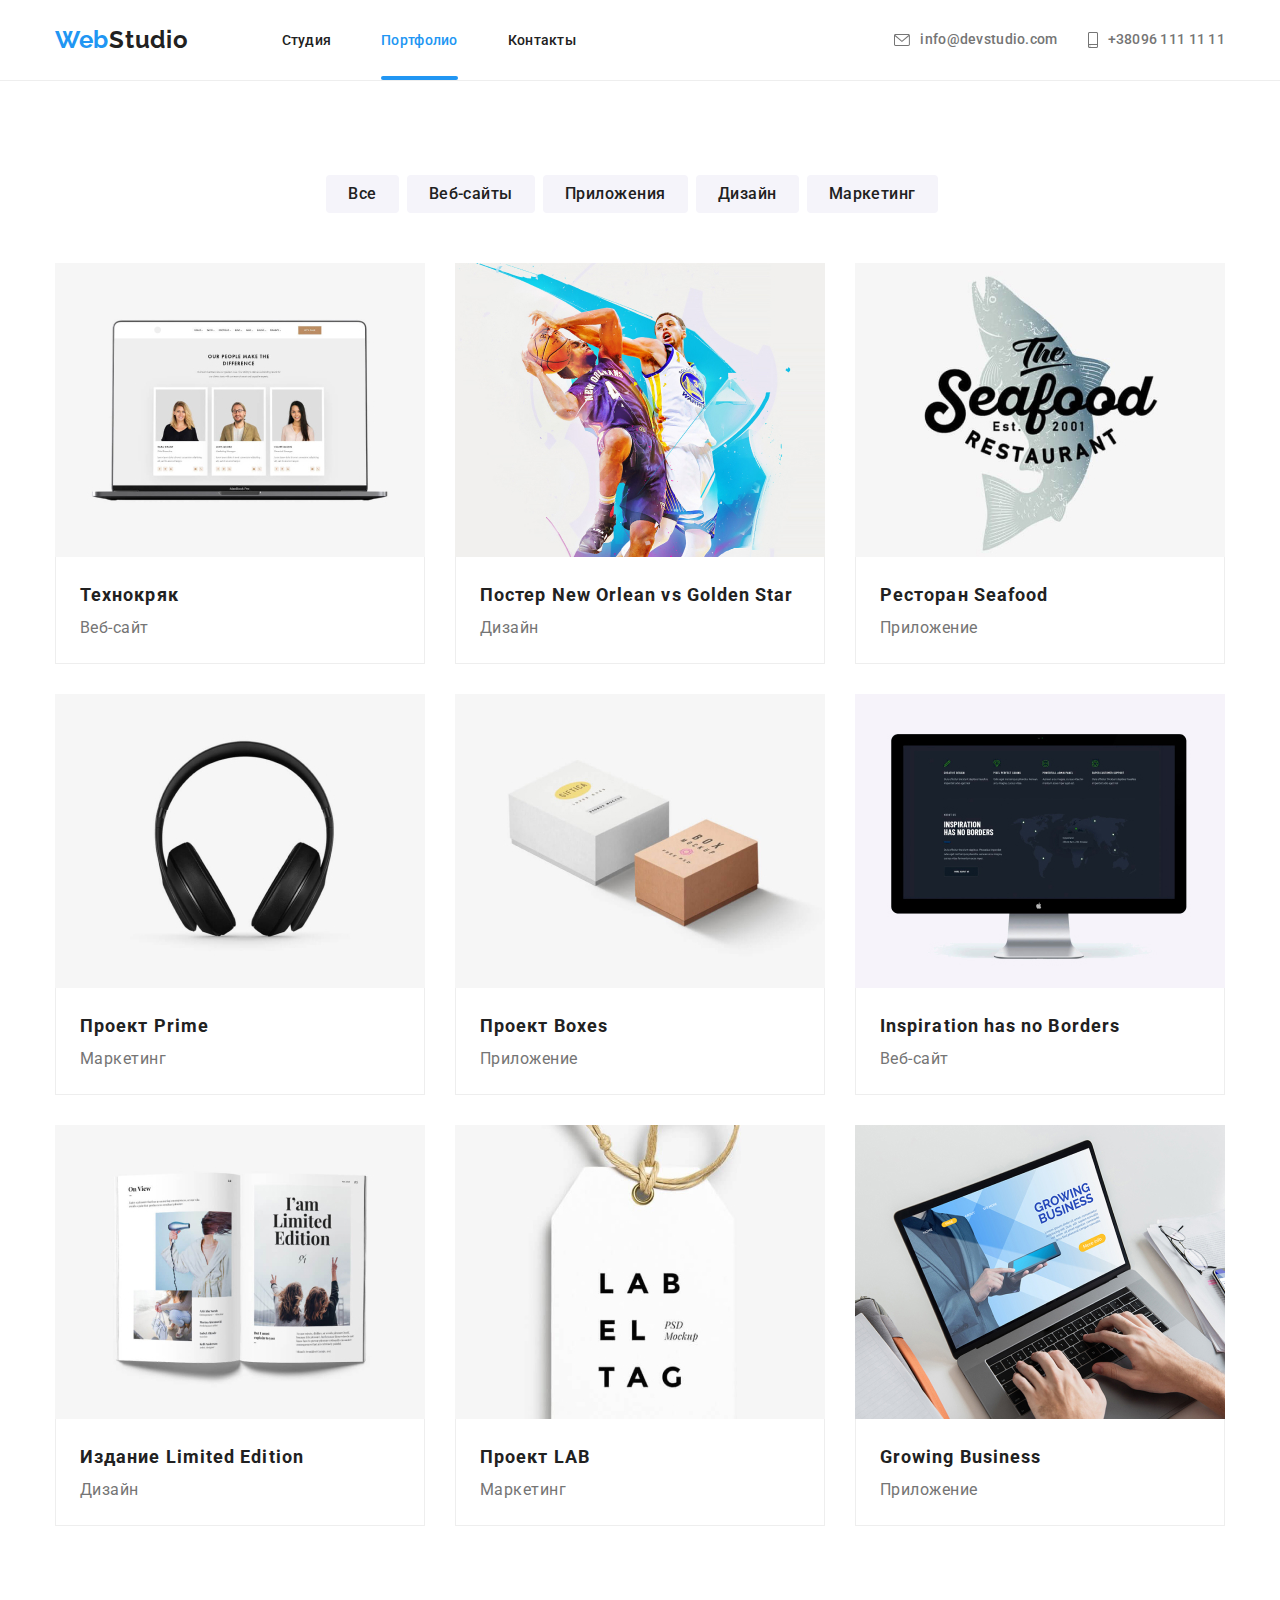
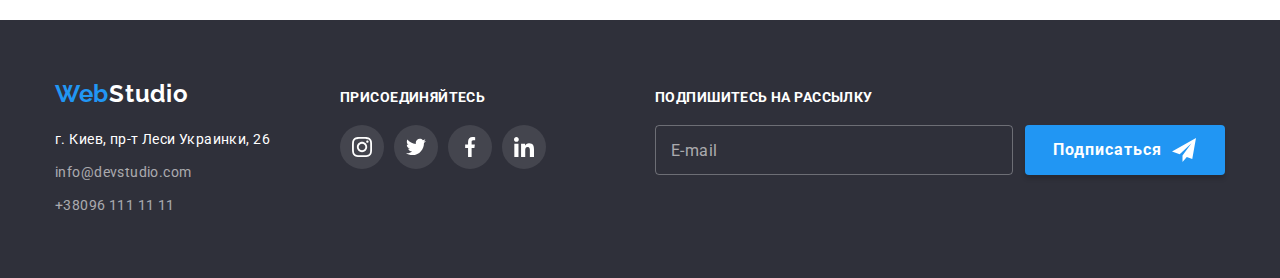
==== commit bace52c5: "5 save" ====
--- a/portfolio.html
+++ b/portfolio.html
@@ -78,7 +78,7 @@
                             <li class="card-set__item">
                                 <a href="#" class="card-set__link">
                                     <div class="card-set__thumb">
-                                        <img src="./images/технокряк.jpg" alt="Технокряк" width="370" height="294" />
+                                        <img class="card-set__image" src="./images/технокряк.jpg" alt="Технокряк" />
                                         <div class="card-set__overlay">
                                             Технокряк это современная площадка распространения коронавируса. Компании используют эту платформу для цифрового
                                             шпионажа и атак на защищённые сервера конкурентов.
@@ -93,7 +93,7 @@
                             <li class="card-set__item">
                                 <a href="#" class="card-set__link">
                                     <div class="card-set__thumb">
-                                        <img src="./images/постер-star.jpg" alt="Постер New Orlean vs Golden Star" width="370" height="294" />
+                                        <img class="card-set__image" src="./images/постер-star.jpg" alt="Постер New Orlean vs Golden Star" />
                                         <div class="card-set__overlay">
                                             Технокряк это современная площадка распространения коронавируса. Компании используют эту платформу для цифрового
                                             шпионажа и атак на защищённые сервера конкурентов.
@@ -108,7 +108,7 @@
                             <li class="card-set__item">
                                 <a href="#" class="card-set__link">
                                     <div class="card-set__thumb">
-                                        <img src="./images/ресторан.jpg" alt="Ресторан Seafood" width="370" height="294" />
+                                        <img class="card-set__image" src="./images/ресторан.jpg" alt="Ресторан Seafood" />
                                         <div class="card-set__overlay">
                                             Технокряк это современная площадка распространения коронавируса. Компании используют эту платформу для цифрового
                                             шпионажа и атак на защищённые сервера конкурентов.
@@ -123,7 +123,7 @@
                             <li class="card-set__item">
                                 <a href="#" class="card-set__link">
                                     <div class="card-set__thumb">
-                                        <img src="./images/проект-prime.jpg" alt="Проект Prime" width="370" height="294" />
+                                        <img class="card-set__image" src="./images/проект-prime.jpg" alt="Проект Prime" />
                                         <div class="card-set__overlay">
                                             Технокряк это современная площадка распространения коронавируса. Компании используют эту платформу для цифрового
                                             шпионажа и атак на защищённые сервера конкурентов.
@@ -138,7 +138,7 @@
                             <li class="card-set__item">
                                 <a href="#" class="card-set__link">
                                     <div class="card-set__thumb">
-                                        <img src="./images/проект-boxes.jpg" alt="Проект Boxes" width="370" height="294" />
+                                        <img class="card-set__image" src="./images/проект-boxes.jpg" alt="Проект Boxes" />
                                         <div class="card-set__overlay">
                                             Технокряк это современная площадка распространения коронавируса. Компании используют эту платформу для цифрового
                                             шпионажа и атак на защищённые сервера конкурентов.
@@ -153,7 +153,7 @@
                             <li class="card-set__item">
                                 <a href="#" class="card-set__link">
                                     <div class="card-set__thumb">
-                                        <img src="./images/inspiration.jpg" alt="Inspiration has no Borders" width="370" height="294" />
+                                        <img class="card-set__image" src="./images/inspiration.jpg" alt="Inspiration has no Borders" />
                                         <div class="card-set__overlay">
                                             Технокряк это современная площадка распространения коронавируса. Компании используют эту платформу для цифрового
                                             шпионажа и атак на защищённые сервера конкурентов.
@@ -168,7 +168,7 @@
                             <li class="card-set__item">
                                 <a href="#" class="card-set__link">
                                     <div class="card-set__thumb">
-                                        <img src="./images/издание.jpg" alt="Издание Limited Edition" width="370" height="294" />
+                                        <img class="card-set__image" src="./images/издание.jpg" alt="Издание Limited Edition" />
                                         <div class="card-set__overlay">
                                             Технокряк это современная площадка распространения коронавируса. Компании используют эту платформу для цифрового
                                             шпионажа и атак на защищённые сервера конкурентов.
@@ -183,7 +183,7 @@
                             <li class="card-set__item">
                                 <a href="#" class="card-set__link">
                                     <div class="card-set__thumb">
-                                        <img src="./images/проект-lab.jpg" alt="Проект LAB" width="370" height="294" />
+                                        <img class="card-set__image" src="./images/проект-lab.jpg" alt="Проект LAB" />
                                         <div class="card-set__overlay">
                                             Технокряк это современная площадка распространения коронавируса. Компании используют эту платформу для цифрового
                                             шпионажа и атак на защищённые сервера конкурентов.
@@ -198,7 +198,7 @@
                             <li class="card-set__item">
                                 <a href="#" class="card-set__link">
                                     <div class="card-set__thumb">
-                                        <img src="./images/growing.jpg" alt="Growing Business" width="370" height="294" />
+                                        <img class="card-set__image" src="./images/growing.jpg" alt="Growing Business" />
                                         <div class="card-set__overlay">
                                             Технокряк это современная площадка распространения коронавируса. Компании используют эту платформу для цифрового
                                             шпионажа и атак на защищённые сервера конкурентов.
@@ -217,52 +217,54 @@
         </main>
         <footer class="footer" id="contacts">
             <div class="container footer__container">
-                <div class="footer__main">
-                    <a href="./index.html" class="logo footer__logo"><span class="logo__studio--blue">Web</span>Studio</a>
-                    <address class="adress">
-                        <p class="adress__text">г. Киев, пр-т Леси Украинки, 26</p>
-                        <ul class="address__list">
-                            <li>
-                                <a class="address__link" href="mailto:info@devstudio.com">info@devstudio.com</a>
-                            </li>
-                            <li>
-                                <a class="address__link" href="tel:+380961111111">+38096 111 11 11</a>
+                <div class="footer__wrapp">
+                    <div class="footer__main">
+                        <a href="./index.html" class="logo footer__logo"><span class="logo__studio--blue">Web</span>Studio</a>
+                        <address class="adress">
+                            <p class="adress__text">г. Киев, пр-т Леси Украинки, 26</p>
+                            <ul class="address__list">
+                                <li>
+                                    <a class="address__link" href="mailto:info@devstudio.com">info@devstudio.com</a>
+                                </li>
+                                <li>
+                                    <a class="address__link" href="tel:+380961111111">+38096 111 11 11</a>
+                                </li>
+                            </ul>
+                        </address>
+                    </div>
+                    <div class="follow-us">
+                        <h2 class="follow-us__title">присоединяйтесь</h2>
+                        <ul class="follow-us__list">
+                            <li class="follow-us__item">
+                                <a href="https://instagram.com" class="follow-us__link" target="_blank">
+                                    <svg class="follow-us__svg" width="20" height="20">
+                                        <use href="./images/icons.svg#icon-instagram1"></use>
+                                    </svg>
+                                </a>
+                            </li>
+                            <li class="follow-us__item">
+                                <a href="https://twitter.com" class="follow-us__link" target="_blank">
+                                    <svg class="follow-us__svg" width="20" height="20">
+                                        <use href="./images/icons.svg#icon-twitter-icon1"></use>
+                                    </svg>
+                                </a>
+                            </li>
+                            <li class="follow-us__item">
+                                <a href="https://facebook.com" class="follow-us__link" target="_blank">
+                                    <svg class="follow-us__svg" width="20" height="20">
+                                        <use href="./images/icons.svg#icon-facebook1"></use>
+                                    </svg>
+                                </a>
+                            </li>
+                            <li class="follow-us__item">
+                                <a href="https://linkedin.com" class="follow-us__link" target="_blank">
+                                    <svg class="follow-us__svg" width="20" height="20">
+                                        <use href="./images/icons.svg#icon-linkedin-icon1"></use>
+                                    </svg>
+                                </a>
                             </li>
                         </ul>
-                    </address>
-                </div>
-                <div class="follow-us">
-                    <h2 class="follow-us__title">присоединяйтесь</h2>
-                    <ul class="follow-us__list">
-                        <li class="follow-us__item">
-                            <a href="https://instagram.com" class="follow-us__link" target="_blank">
-                                <svg class="follow-us__svg" width="20" height="20">
-                                    <use href="./images/icons.svg#icon-instagram1"></use>
-                                </svg>
-                            </a>
-                        </li>
-                        <li class="follow-us__item">
-                            <a href="https://twitter.com" class="follow-us__link" target="_blank">
-                                <svg class="follow-us__svg" width="20" height="20">
-                                    <use href="./images/icons.svg#icon-twitter-icon1"></use>
-                                </svg>
-                            </a>
-                        </li>
-                        <li class="follow-us__item">
-                            <a href="https://facebook.com" class="follow-us__link" target="_blank">
-                                <svg class="follow-us__svg" width="20" height="20">
-                                    <use href="./images/icons.svg#icon-facebook1"></use>
-                                </svg>
-                            </a>
-                        </li>
-                        <li class="follow-us__item">
-                            <a href="https://linkedin.com" class="follow-us__link" target="_blank">
-                                <svg class="follow-us__svg" width="20" height="20">
-                                    <use href="./images/icons.svg#icon-linkedin-icon1"></use>
-                                </svg>
-                            </a>
-                        </li>
-                    </ul>
+                    </div>
                 </div>
                 <div class="sign-us">
                     <h2 class="sign-us__title">подпишитесь на рассылку</h2>
--- a/css/main.min.css
+++ b/css/main.min.css
@@ -1,2 +1,2 @@
-/*! modern-normalize v1.0.0 | MIT License | https://github.com/sindresorhus/modern-normalize */*{margin:0;padding:0}*,*::before,*::after{-webkit-box-sizing:border-box;box-sizing:border-box}:root{-moz-tab-size:4;-o-tab-size:4;tab-size:4}html{line-height:1.15;-webkit-text-size-adjust:100%}body{margin:0;padding:0}body{font-family:system-ui,-apple-system,"Segoe UI",Roboto,Helvetica,Arial,sans-serif,"Apple Color Emoji","Segoe UI Emoji"}hr{height:0;color:inherit}abbr[title]{-webkit-text-decoration:underline dotted;text-decoration:underline dotted}b,strong{font-weight:bolder}code,kbd,samp,pre{font-family:ui-monospace, SFMono-Regular, Consolas, "Liberation Mono", Menlo, monospace}small{font-size:80%}sub,sup{font-size:75%;line-height:0;position:relative;vertical-align:baseline}sub{bottom:-0.25em}sup{top:-0.5em}table{text-indent:0;border-color:inherit}button,input,optgroup,select,textarea{font-family:inherit;font-size:100%;line-height:1.15;margin:0}address{font-style:normal}ul{list-style:none}button,select{text-transform:none}button,[type="button"],[type="reset"],[type="submit"]{-webkit-appearance:button}::-moz-focus-inner{border-style:none;padding:0}:-moz-focusring{outline:1px dotted ButtonText}:-moz-ui-invalid{box-shadow:none}legend{padding:0}progress{vertical-align:baseline}::-webkit-inner-spin-button,::-webkit-outer-spin-button{height:auto}[type="search"]{-webkit-appearance:textfield;outline-offset:-2px}::-webkit-search-decoration{-webkit-appearance:none}::-webkit-file-upload-button{-webkit-appearance:button;font:inherit}summary{display:list-item}:root{--white-text: rgba(255, 255, 255, 1);--black-text: rgba(33, 33, 33, 1);--grey-text: rgba(117, 117, 117, 1);--white-text-op60: rgba(255, 255, 255, 0.6);--blue-text: rgba(33, 150, 243, 1);--hero-background: rgba(47, 48, 58, 1);--team-background: rgba(245, 244, 250, 1);--hero-shadow: rgba(47, 48, 58, 0.4);--footer-bg-items: rgba(255, 255, 255, 0.1)}a{text-decoration:none}body{font-family:'Roboto', sans-serif}img{display:block;max-width:100%;height:auto}.container{padding:0 15px;margin:0 auto;min-width:320px;max-width:480px}@media screen and (min-width: 768px){.container{max-width:768px}}@media screen and (min-width: 1200px){.container{max-width:1200px}}.section{display:none}.footer{display:none}.section__header{color:var(--black-text);font-weight:700;font-size:36px;line-height:1.17;letter-spacing:0.03em;text-align:center}.portfolio{background-color:white;padding-top:94px;padding-bottom:94px}.logo{font-family:'Raleway', sans-serif;font-weight:700;font-size:24px;line-height:1.17;letter-spacing:0.03em}.logo__studio--blue{color:var(--blue-text)}.header{background-color:white;border-bottom:1px solid #eeeeee}.header__container{position:relative;display:-webkit-box;display:-ms-flexbox;display:flex;-webkit-box-align:center;-ms-flex-align:center;align-items:center}.menu__link,.contacts-head__link,.logo{color:var(--black-text)}.header__nav{display:-webkit-box;display:-ms-flexbox;display:flex;-webkit-box-align:center;-ms-flex-align:center;align-items:center}@media screen and (max-width: 767px){.header__nav{-webkit-box-pack:justify;-ms-flex-pack:justify;justify-content:space-between;width:100%}}.header__logo{padding:16px 0}.menu,.contacts-head{display:-webkit-box;display:-ms-flexbox;display:flex;-webkit-box-align:center;-ms-flex-align:center;align-items:center}@media screen and (max-width: 767px){.menu,.contacts-head{display:none}}.icon-menu{display:-webkit-box;display:-ms-flexbox;display:flex;-webkit-box-align:center;-ms-flex-align:center;align-items:center;margin-left:auto;margin-top:10px;margin-bottom:10px}.icon-menu:hover,.icon-menu:focus{fill:var(--blue-text)}@media screen and (min-width: 768px){.icon-menu{display:none}}@media screen and (min-width: 768px){.menu{display:-webkit-box;display:-ms-flexbox;display:flex;margin-left:88px}}@media screen and (min-width: 1200px){.menu{margin-left:93px}}.menu__item:not(:first-child){margin-left:50px}.menu__link--current,.menu__link{display:block;padding-top:32px;padding-bottom:32px;-webkit-transition:color 250ms cubic-bezier(0.4, 0, 0.2, 1),fill 250ms cubic-bezier(0.4, 0, 0.2, 1);transition:color 250ms cubic-bezier(0.4, 0, 0.2, 1),fill 250ms cubic-bezier(0.4, 0, 0.2, 1)}.menu__link{font-weight:500;font-size:14px;line-height:1.17;letter-spacing:0.02em}.menu__link--current,.menu__link:hover,.menu__link:focus{color:var(--blue-text)}.menu__link--current{position:relative}.menu__link--current::after{position:absolute;display:block;content:'';width:100%;height:4px;background-color:var(--blue-text);border-radius:2px;bottom:0}.contacts-head{margin-left:auto}@media screen and (max-width: 480px){.contacts-head{display:none}}@media screen and (min-width: 768px){.contacts-head{display:list-item}}@media screen and (min-width: 1200px){.contacts-head{display:-webkit-box;display:-ms-flexbox;display:flex}}@media screen and (max-width: 1199px){.contacts-head__item:not(:last-child){margin-bottom:10px}}@media screen and (min-width: 1200px){.contacts-head__item:not(:last-child){margin-right:30px}}@media screen and (max-width: 1199px){.contacts-head__mail-icon{width:14px;height:10px}}@media screen and (max-width: 1199px){.contacts-head__phone-icon{width:10px;height:14px}}.contacts-head__link{display:-webkit-box;display:-ms-flexbox;display:flex;-webkit-box-align:center;-ms-flex-align:center;align-items:center;color:var(--grey-text);font-family:'Roboto', sans-serif;font-weight:500;font-size:12px;line-height:1.16;letter-spacing:0.02em;-webkit-transition:color 250ms cubic-bezier(0.4, 0, 0.2, 1),fill 250ms cubic-bezier(0.4, 0, 0.2, 1);transition:color 250ms cubic-bezier(0.4, 0, 0.2, 1),fill 250ms cubic-bezier(0.4, 0, 0.2, 1)}.contacts-head__link:hover,.contacts-head__link:focus{color:var(--blue-text);fill:var(--blue-text)}@media screen and (min-width: 1200px){.contacts-head__link{padding-top:32px;padding-bottom:32px;font-size:14px;font-weight:500;line-height:1.14}}.contacts-head__mail-icon,.contacts-head__phone-icon{margin-right:10px;fill:currentColor}.footer{background-color:var(--hero-background);padding-top:60px;padding-bottom:60px}.footer__container{display:-webkit-box;display:-ms-flexbox;display:flex;-webkit-box-align:baseline;-ms-flex-align:baseline;align-items:baseline;-webkit-box-pack:justify;-ms-flex-pack:justify;justify-content:space-between}.footer__main{margin-right:70px}.footer a{color:var(--white-text)}.adress__text{color:var(--white-text);font-weight:400;font-size:14px;line-height:1.71;letter-spacing:0.03em;padding-top:20px}.address__list a{color:var(--white-text-op60);font-family:'Roboto', sans-serif;font-weight:400;font-size:14px;line-height:1.71;letter-spacing:0.03em}.address__list a:hover,.address__list a:focus{color:var(--blue-text)}.address__list li{padding-top:9px}.follow-us__list{display:-webkit-box;display:-ms-flexbox;display:flex}.follow-us__title,.sign-us__title{font-family:'Roboto', sans-serif;font-weight:700;font-size:14px;line-height:1.17;letter-spacing:0.03em;color:var(--white-text);text-transform:uppercase;margin-bottom:20px}.follow-us__item:not(:last-child){margin-right:10px}.follow-us__link{display:-webkit-box;display:-ms-flexbox;display:flex;-webkit-box-pack:center;-ms-flex-pack:center;justify-content:center;-webkit-box-align:center;-ms-flex-align:center;align-items:center;width:44px;height:44px;color:var(--white-text);border-radius:50%;background-color:var(--footer-bg-items);-webkit-transition:background-color 250ms cubic-bezier(0.4, 0, 0.2, 1);transition:background-color 250ms cubic-bezier(0.4, 0, 0.2, 1)}.follow-us__link:hover,.follow-us__link:focus{background-color:var(--blue-text)}.follow-us__svg{fill:currentColor}.address__link{color:var(--white-text-op60);-webkit-transition:color 250ms cubic-bezier(0.4, 0, 0.2, 1);transition:color 250ms cubic-bezier(0.4, 0, 0.2, 1)}.sign-us{margin-left:93px}.sign-us__form{display:-webkit-box;display:-ms-flexbox;display:flex;-webkit-box-align:center;-ms-flex-align:center;align-items:center}.sign-us__input{width:358px;height:50px;padding:16px 15px;font-size:16px;line-height:1.25;letter-spacing:0.03em;color:var(--white-text);border-radius:4px;border:1px solid rgba(255,255,255,0.3);background-color:transparent;-webkit-transition:border-color 250ms cubic-bezier(0.4, 0, 0.2, 1);transition:border-color 250ms cubic-bezier(0.4, 0, 0.2, 1)}.sign-us__input::-webkit-input-placeholder{color:var(--white-text-op60)}.sign-us__input:-ms-input-placeholder{color:var(--white-text-op60)}.sign-us__input::-ms-input-placeholder{color:var(--white-text-op60)}.sign-us__input::placeholder{color:var(--white-text-op60)}.sign-us__input:focus{outline:none;border-color:var(--blue-text)}.sign-us__button{display:-webkit-box;display:-ms-flexbox;display:flex;-webkit-box-pack:justify;-ms-flex-pack:justify;justify-content:space-between;-webkit-box-align:center;-ms-flex-align:center;align-items:center;padding:10px 28px;font-weight:700;font-size:16px;line-height:1.88;letter-spacing:0.06em;color:var(--white-text);border-radius:4px;background-color:var(--blue-text);-webkit-box-shadow:0px 4px 4px rgba(0,0,0,0.15);box-shadow:0px 4px 4px rgba(0,0,0,0.15);border:none;cursor:pointer;margin-left:12px}.sign-us__svg{margin-left:10px}.hero{background-color:var(--hero-background);background-repeat:no-repeat;background-size:cover;background-position:center;height:400px;margin-left:auto;margin-right:auto;color:var(--white-text);text-align:center;padding-top:118px;padding-bottom:118px}@media screen and (min-width: 1200px){.hero{height:600px;padding-top:200px;padding-bottom:200px}}.hero__title{text-transform:uppercase;font-weight:900;font-size:26px;line-height:1.61;letter-spacing:0.06em}@media screen and (min-width: 1200px){.hero__title{font-size:44px;line-height:1.36}}.hero__button{border:var(--blue-text);background:var(--blue-text);color:var(--white-text);font-family:'Roboto', sans-serif;font-weight:700;font-size:16px;line-height:1.87;letter-spacing:0.06em;margin-top:30px;padding:10px 32px;border-radius:4px;cursor:pointer}.order__backdrop{position:fixed;top:0;left:0;z-index:auto;width:100%;height:100%;background-color:rgba(0,0,0,0.2);opacity:1;-webkit-transition:opacity 250ms cubic-bezier(0.4, 0, 0.2, 1),visibility 250ms cubic-bezier(0.4, 0, 0.2, 1);transition:opacity 250ms cubic-bezier(0.4, 0, 0.2, 1),visibility 250ms cubic-bezier(0.4, 0, 0.2, 1)}.order__modal{position:absolute;z-index:auto;top:50%;left:50%;-webkit-transform:translate(-50%, -50%) scale(1);transform:translate(-50%, -50%) scale(1);background-color:var(--white-text);min-width:528px;height:609px;border-radius:4px;padding:40px;-webkit-box-shadow:0px 1px 3px rgba(0,0,0,0.12),0px 1px 1px rgba(0,0,0,0.14),0px 2px 1px rgba(0,0,0,0.2);box-shadow:0px 1px 3px rgba(0,0,0,0.12),0px 1px 1px rgba(0,0,0,0.14),0px 2px 1px rgba(0,0,0,0.2);-webkit-transition:-webkit-transform 250ms cubic-bezier(0.4, 0, 0.2, 1);transition:-webkit-transform 250ms cubic-bezier(0.4, 0, 0.2, 1);transition:transform 250ms cubic-bezier(0.4, 0, 0.2, 1);transition:transform 250ms cubic-bezier(0.4, 0, 0.2, 1), -webkit-transform 250ms cubic-bezier(0.4, 0, 0.2, 1)}@media screen and (max-width: 1199px){.order__modal{min-width:450px}}.is-hidden .order__modal{-webkit-transform:translate(-50%, -50%) scale(0.9);transform:translate(-50%, -50%) scale(0.9)}.is-hidden{opacity:0;visibility:hidden;pointer-events:none}.order__close-button{display:-webkit-box;display:-ms-flexbox;display:flex;-webkit-box-pack:center;-ms-flex-pack:center;justify-content:center;-webkit-box-align:center;-ms-flex-align:center;align-items:center;position:absolute;top:8px;right:8px;width:30px;height:30px;border-radius:50%;border:1px solid rgba(0,0,0,0.1);background-color:var(--white-text);cursor:pointer}.order__close-button:hover .order__close-svg,.order__close-button:focus .order__close-svg{fill:var(--blue-text)}.order__close-button:active{outline:none}.order__close-svg{-webkit-transition:fill 250ms cubic-bezier(0.4, 0, 0.2, 1);transition:fill 250ms cubic-bezier(0.4, 0, 0.2, 1)}.order__form{display:-webkit-box;display:-ms-flexbox;display:flex;-webkit-box-orient:vertical;-webkit-box-direction:normal;-ms-flex-direction:column;flex-direction:column;margin-top:28px}.order__text{font-family:'Roboto', sans-serif;font-weight:700;font-size:20px;line-height:1.5;letter-spacing:0.03em;text-align:center}@media screen and (min-width: 1200px){.order__text{line-height:1.17}}.form__label{position:relative;display:block;margin-bottom:28px}.form__label--text{position:relative;display:block;margin-bottom:20px}.form__name{position:absolute;top:-18px;font-family:'Roboto', sans-serif;font-weight:400;font-size:12px;line-height:1.17;letter-spacing:0.01em;color:var(--grey-text)}.form__input{position:relative;display:block;width:100%;height:40px;border:1px solid rgba(33,33,33,0.2);border-radius:4px;padding:11px 12px 11px 42px}.form__input:focus{outline:none;border-color:var(--blue-text)}.form__input:focus ~ .form__svg{fill:var(--blue-text)}.form__textarea{display:block;resize:none;width:100%;min-height:120px;border:1px solid rgba(33,33,33,0.2);border-radius:4px;padding:12px 16px}.form__textarea::-webkit-input-placeholder{font-family:'Roboto', sans-serif;font-weight:400;font-size:14px;line-height:1.17;letter-spacing:0.01em;color:rgba(117,117,117,0.5)}.form__textarea:-ms-input-placeholder{font-family:'Roboto', sans-serif;font-weight:400;font-size:14px;line-height:1.17;letter-spacing:0.01em;color:rgba(117,117,117,0.5)}.form__textarea::-ms-input-placeholder{font-family:'Roboto', sans-serif;font-weight:400;font-size:14px;line-height:1.17;letter-spacing:0.01em;color:rgba(117,117,117,0.5)}.form__textarea::placeholder{font-family:'Roboto', sans-serif;font-weight:400;font-size:14px;line-height:1.17;letter-spacing:0.01em;color:rgba(117,117,117,0.5)}.form__textarea:focus{outline:none;border-color:var(--blue-text)}.agreement__text{-webkit-box-align:center;-ms-flex-align:center;align-items:center;font-family:'Roboto', sans-serif;font-weight:400;font-size:12px;line-height:1.17;letter-spacing:0.03em;color:#757575;cursor:pointer}.agreement__text::before{margin-right:8px;content:'';display:inline-block;width:16px;height:15px;background-image:url(../images/icon-uncheck.svg);background-size:cover;border-radius:2px}@media screen and (min-width: 1200px){.agreement__text{font-size:14px;line-height:1.71}}.agreement__link{color:var(--blue-text);text-decoration:underline}.agreement__check{position:absolute;width:1px;height:1px;margin:-1px;border:0;padding:0;white-space:nowrap;-webkit-clip-path:inset(100%);clip-path:inset(100%);clip:rect(0 0 0 0);overflow:hidden}.agreement__check:checked+.agreement__text::before{background-color:var(--blue-text);background-image:url(../images/icon-check.svg);background-size:cover;border-radius:2px}.form__svg{position:absolute;bottom:11px;left:12px}.agreement{display:-webkit-box;display:-ms-flexbox;display:flex;-webkit-box-align:center;-ms-flex-align:center;align-items:center}.form__button{display:block;margin:0 auto;width:200px;height:50px;border:var(--blue-text);background:var(--blue-text);color:var(--white-text);font-family:'Roboto', sans-serif;font-weight:700;font-size:16px;line-height:1.87;letter-spacing:0.06em;margin-top:30px;padding:10px 55px;border-radius:4px;-webkit-box-shadow:0px 4px 4px rgba(0,0,0,0.15);box-shadow:0px 4px 4px rgba(0,0,0,0.15);cursor:pointer}.section--advantages{background-color:white;padding-top:94px;padding-bottom:94px}.advantages-list__icons{margin-bottom:30px;display:-webkit-box;display:-ms-flexbox;display:flex;-webkit-box-pack:center;-ms-flex-pack:center;justify-content:center;-webkit-box-align:center;-ms-flex-align:center;align-items:center;width:270px;height:120px;border-radius:4px;background-color:#F5F4FA}.advantages-list,.we-doing__list{display:-webkit-box;display:-ms-flexbox;display:flex}.advantages-list .advantages-list__item{-ms-flex-preferred-size:calc(100% / 4);flex-basis:calc(100% / 4)}.advantages-list__item:not(:last-child){margin-right:30px}.advantages-list__title{color:var(--black-text);font-weight:700;font-size:14px;line-height:1.17;letter-spacing:0.03em;text-transform:uppercase;margin-bottom:10px}.advantages-list__text{color:var(--grey-text);font-weight:400;font-size:14px;line-height:1.71;letter-spacing:0.03em}.section--we-doing{background-color:white;padding-top:0;padding-bottom:94px}.we-doing__list .we-doing__item{-ms-flex-preferred-size:calc(100% / 3);flex-basis:calc(100% / 3);margin-top:50px}.we-doing__item:not(:last-child){margin-right:30px}.we-doing__thumb{position:relative;height:294px}.we-doing__list{width:100%;height:100%;-o-object-fit:cover;object-fit:cover}.we-doing__text{position:absolute;bottom:0;width:100%;font-weight:500;font-size:14px;line-height:1.14;letter-spacing:0.03em;text-transform:uppercase;text-align:center;padding-top:27px;padding-bottom:27px;color:var(--white-text);background-color:rgba(47,48,58,0.8)}.section--team{background-color:var(--team-background);padding-top:94px;padding-bottom:94px}.team-list{display:-webkit-box;display:-ms-flexbox;display:flex;margin-top:50px}.team-list .team-list__items{-ms-flex-preferred-size:calc(100% / 4);flex-basis:calc(100% / 4)}.team-list__items:not(:last-child){margin-right:30px}.team-list__names{color:var(--black-text);font-weight:500;font-size:16px;line-height:1.17;letter-spacing:0.03em;text-align:center;padding-top:30px;padding-bottom:10px}.team-list__profession{color:var(--grey-text);font-weight:400;font-size:16px;line-height:1.17;letter-spacing:0.03em;text-align:center}.team-list__cards{background-color:var(--white-text);padding-bottom:30px;border-bottom-left-radius:4px;border-bottom-right-radius:4px;-webkit-box-shadow:0px 1px 3px rgba(0,0,0,0.12),0px 1px 1px rgba(0,0,0,0.14),0px 2px 1px rgba(0,0,0,0.2);box-shadow:0px 1px 3px rgba(0,0,0,0.12),0px 1px 1px rgba(0,0,0,0.14),0px 2px 1px rgba(0,0,0,0.2)}.team-contacts{display:-webkit-box;display:-ms-flexbox;display:flex;-webkit-box-pack:justify;-ms-flex-pack:justify;justify-content:space-between;padding-top:16px;padding-left:32px;padding-right:32px}.team-contacts__link{display:-webkit-box;display:-ms-flexbox;display:flex;-webkit-box-pack:center;-ms-flex-pack:center;justify-content:center;-webkit-box-align:center;-ms-flex-align:center;align-items:center;width:44px;height:44px;color:#afb1b8;border-radius:50%;-webkit-transition:background-color 250ms cubic-bezier(0.4, 0, 0.2, 1);transition:background-color 250ms cubic-bezier(0.4, 0, 0.2, 1)}.team-contacts__link:hover,.team-contacts__link:focus{background-color:var(--blue-text);color:var(--white-text)}.team-contacts__svg{fill:currentColor}.section--clients{padding-top:94px;padding-bottom:94px;text-align:center}.clients-list{display:-webkit-box;display:-ms-flexbox;display:flex;-ms-flex-wrap:wrap;flex-wrap:wrap;margin-right:-30px;margin-top:50px}.clients-list__item{margin-right:30px}.clients-list__link{display:-webkit-box;display:-ms-flexbox;display:flex;-webkit-box-pack:center;-ms-flex-pack:center;justify-content:center;-webkit-box-align:center;-ms-flex-align:center;align-items:center;width:170px;height:90px;color:#afb1b8;border-radius:4px;border:1px solid #afb1b8;-webkit-transition:color 250ms cubic-bezier(0.4, 0, 0.2, 1),fill 250ms cubic-bezier(0.4, 0, 0.2, 1);transition:color 250ms cubic-bezier(0.4, 0, 0.2, 1),fill 250ms cubic-bezier(0.4, 0, 0.2, 1)}.clients-list__link:hover,.clients-list__link:focus{color:var(--blue-text);border:1px solid var(--blue-text)}.clients-list__svg{fill:currentColor}.portfolio-list{display:-webkit-box;display:-ms-flexbox;display:flex;-webkit-box-pack:center;-ms-flex-pack:center;justify-content:center;margin-bottom:50px}.portfolio-list__item{margin-right:8px}.portfolio-list__button{padding:6px 22px;border-radius:4px;border:var(--team-background);background:var(--team-background);color:var(--black-text);font-family:'Roboto', sans-serif;font-weight:500;font-size:16px;line-height:1.62;letter-spacing:0.03em;cursor:pointer;-webkit-transition:background-color 250ms cubic-bezier(0.4, 0, 0.2, 1);transition:background-color 250ms cubic-bezier(0.4, 0, 0.2, 1)}.portfolio-list__button:hover,.portfolio-list__button:focus{color:var(--white-text);background-color:var(--blue-text);-webkit-box-shadow:0px 3px 1px rgba(0,0,0,0.1),0px 1px 2px rgba(0,0,0,0.08),0px 2px 2px rgba(0,0,0,0.12);box-shadow:0px 3px 1px rgba(0,0,0,0.1),0px 1px 2px rgba(0,0,0,0.08),0px 2px 2px rgba(0,0,0,0.12)}.card-set{display:-webkit-box;display:-ms-flexbox;display:flex;-ms-flex-wrap:wrap;flex-wrap:wrap;margin-left:-30px;margin-top:-30px}.container-cards{margin-left:auto;margin-right:auto}.card-set .card-set__item{-ms-flex-preferred-size:calc(100% / 3 - 30px);flex-basis:calc(100% / 3 - 30px);margin-left:30px;margin-top:30px}.card-set__title{color:var(--black-text);font-weight:700;font-size:18px;line-height:2;letter-spacing:0.06em}.card-set__text{color:var(--grey-text);font-weight:400;font-size:16px;line-height:1.87;letter-spacing:0.03em}.card-set__content{border-bottom:1px solid #eeeeee;border-right:1px solid #eeeeee;border-left:1px solid #eeeeee;padding-top:20px;padding-left:24px;padding-bottom:20px}.card-set__thumb{position:relative;overflow:hidden}.card-set__overlay{position:absolute;top:100%;left:0;width:100%;height:100%;padding:63px 24px;font-size:18px;line-height:1.56;letter-spacing:0.03em;-webkit-transition:-webkit-transform 250ms cubic-bezier(0.4, 0, 0.2, 1);transition:-webkit-transform 250ms cubic-bezier(0.4, 0, 0.2, 1);transition:transform 250ms cubic-bezier(0.4, 0, 0.2, 1);transition:transform 250ms cubic-bezier(0.4, 0, 0.2, 1), -webkit-transform 250ms cubic-bezier(0.4, 0, 0.2, 1);background-color:rgba(33,150,243,0.9);color:var(--white-text)}.card-set__item:hover .card-set__overlay,.card-set__item:focus .card-set__overlay{-webkit-transform:translateY(-100%);transform:translateY(-100%)}.card-set__item:hover,.card-set__item:focus{outline:none;-webkit-box-shadow:0px 1px 1px rgba(0,0,0,0.12),0px 4px 4px rgba(0,0,0,0.06),1px 4px 6px rgba(0,0,0,0.16);box-shadow:0px 1px 1px rgba(0,0,0,0.12),0px 4px 4px rgba(0,0,0,0.06),1px 4px 6px rgba(0,0,0,0.16)}
+/*! modern-normalize v1.0.0 | MIT License | https://github.com/sindresorhus/modern-normalize */*{margin:0;padding:0}*,*::before,*::after{-webkit-box-sizing:border-box;box-sizing:border-box}:root{-moz-tab-size:4;-o-tab-size:4;tab-size:4}html{line-height:1.15;-webkit-text-size-adjust:100%}body{margin:0;padding:0}body{font-family:system-ui,-apple-system,"Segoe UI",Roboto,Helvetica,Arial,sans-serif,"Apple Color Emoji","Segoe UI Emoji"}hr{height:0;color:inherit}abbr[title]{-webkit-text-decoration:underline dotted;text-decoration:underline dotted}b,strong{font-weight:bolder}code,kbd,samp,pre{font-family:ui-monospace, SFMono-Regular, Consolas, "Liberation Mono", Menlo, monospace}small{font-size:80%}sub,sup{font-size:75%;line-height:0;position:relative;vertical-align:baseline}sub{bottom:-0.25em}sup{top:-0.5em}table{text-indent:0;border-color:inherit}button,input,optgroup,select,textarea{font-family:inherit;font-size:100%;line-height:1.15;margin:0}address{font-style:normal}ul{list-style:none}button,select{text-transform:none}button,[type="button"],[type="reset"],[type="submit"]{-webkit-appearance:button}::-moz-focus-inner{border-style:none;padding:0}:-moz-focusring{outline:1px dotted ButtonText}:-moz-ui-invalid{box-shadow:none}legend{padding:0}progress{vertical-align:baseline}::-webkit-inner-spin-button,::-webkit-outer-spin-button{height:auto}[type="search"]{-webkit-appearance:textfield;outline-offset:-2px}::-webkit-search-decoration{-webkit-appearance:none}::-webkit-file-upload-button{-webkit-appearance:button;font:inherit}summary{display:list-item}:root{--white-text: rgba(255, 255, 255, 1);--black-text: rgba(33, 33, 33, 1);--grey-text: rgba(117, 117, 117, 1);--white-text-op60: rgba(255, 255, 255, 0.6);--blue-text: rgba(33, 150, 243, 1);--hero-background: rgba(47, 48, 58, 1);--team-background: rgba(245, 244, 250, 1);--hero-shadow: rgba(47, 48, 58, 0.4);--footer-bg-items: rgba(255, 255, 255, 0.1)}a{text-decoration:none}body{font-family:'Roboto', sans-serif}img{display:block;max-width:100%;height:auto}.container{padding:0 15px;margin:0 auto;min-width:320px;max-width:480px}@media screen and (min-width: 768px){.container{max-width:768px}}@media screen and (min-width: 1200px){.container{max-width:1200px}}.section__header{color:var(--black-text);font-weight:700;font-size:36px;line-height:1.17;letter-spacing:0.03em;text-align:center}.portfolio{background-color:white;padding-top:60px;padding-bottom:60px}@media screen and (min-width: 1200px){.portfolio{padding-top:94px;padding-bottom:94px}}.logo{font-family:'Raleway', sans-serif;font-weight:700;font-size:24px;line-height:1.17;letter-spacing:0.03em}.logo__studio--blue{color:var(--blue-text)}.header{background-color:white;border-bottom:1px solid #eeeeee}.header__container{position:relative;display:-webkit-box;display:-ms-flexbox;display:flex;-webkit-box-align:center;-ms-flex-align:center;align-items:center}.menu__link,.contacts-head__link,.logo{color:var(--black-text)}.header__nav{display:-webkit-box;display:-ms-flexbox;display:flex;-webkit-box-align:center;-ms-flex-align:center;align-items:center}@media screen and (max-width: 767px){.header__nav{-webkit-box-pack:justify;-ms-flex-pack:justify;justify-content:space-between;width:100%}}.header__logo{padding:16px 0}.menu,.contacts-head{display:-webkit-box;display:-ms-flexbox;display:flex;-webkit-box-align:center;-ms-flex-align:center;align-items:center}@media screen and (max-width: 767px){.menu,.contacts-head{display:none}}.icon-menu{display:-webkit-box;display:-ms-flexbox;display:flex;-webkit-box-align:center;-ms-flex-align:center;align-items:center;margin-left:auto;margin-top:10px;margin-bottom:10px;cursor:pointer}.icon-menu:hover,.icon-menu:focus{fill:var(--blue-text)}@media screen and (min-width: 768px){.icon-menu{display:none}}@media screen and (min-width: 768px){.menu{display:-webkit-box;display:-ms-flexbox;display:flex;margin-left:88px}}@media screen and (min-width: 1200px){.menu{margin-left:93px}}.menu__item:not(:first-child){margin-left:50px}.menu__link--current,.menu__link{display:block;padding-top:32px;padding-bottom:32px;-webkit-transition:color 250ms cubic-bezier(0.4, 0, 0.2, 1),fill 250ms cubic-bezier(0.4, 0, 0.2, 1);transition:color 250ms cubic-bezier(0.4, 0, 0.2, 1),fill 250ms cubic-bezier(0.4, 0, 0.2, 1)}.menu__link{font-weight:500;font-size:14px;line-height:1.17;letter-spacing:0.02em}.menu__link--current,.menu__link:hover,.menu__link:focus{color:var(--blue-text)}.menu__link--current{position:relative}.menu__link--current::after{position:absolute;display:block;content:'';width:100%;height:4px;background-color:var(--blue-text);border-radius:2px;bottom:0}.contacts-head{margin-left:auto}@media screen and (max-width: 480px){.contacts-head{display:none}}@media screen and (min-width: 768px){.contacts-head{display:list-item}}@media screen and (min-width: 1200px){.contacts-head{display:-webkit-box;display:-ms-flexbox;display:flex}}@media screen and (max-width: 1199px){.contacts-head__item:not(:last-child){margin-bottom:10px}}@media screen and (min-width: 1200px){.contacts-head__item:not(:last-child){margin-right:30px}}@media screen and (max-width: 1199px){.contacts-head__mail-icon{width:14px;height:10px}}@media screen and (max-width: 1199px){.contacts-head__phone-icon{width:10px;height:14px}}.contacts-head__link{display:-webkit-box;display:-ms-flexbox;display:flex;-webkit-box-align:center;-ms-flex-align:center;align-items:center;color:var(--grey-text);font-family:'Roboto', sans-serif;font-weight:500;font-size:12px;line-height:1.16;letter-spacing:0.02em;-webkit-transition:color 250ms cubic-bezier(0.4, 0, 0.2, 1),fill 250ms cubic-bezier(0.4, 0, 0.2, 1);transition:color 250ms cubic-bezier(0.4, 0, 0.2, 1),fill 250ms cubic-bezier(0.4, 0, 0.2, 1)}.contacts-head__link:hover,.contacts-head__link:focus{color:var(--blue-text);fill:var(--blue-text)}@media screen and (min-width: 1200px){.contacts-head__link{padding-top:32px;padding-bottom:32px;font-size:14px;font-weight:500;line-height:1.14}}.contacts-head__mail-icon,.contacts-head__phone-icon{margin-right:10px;fill:currentColor}.footer{background-color:var(--hero-background);padding-top:60px;padding-bottom:60px}@media screen and (min-width: 768px) and (max-width: 1199px){.footer{padding:70px 0 50px}}@media screen and (min-width: 768px) and (max-width: 1199px){.footer__container{padding:0 74px 0 61px}}@media screen and (min-width: 1200px){.footer__container{display:-webkit-box;display:-ms-flexbox;display:flex;-webkit-box-align:baseline;-ms-flex-align:baseline;align-items:baseline;-webkit-box-pack:justify;-ms-flex-pack:justify;justify-content:space-between}}.footer__wrapp{display:-webkit-box;display:-ms-flexbox;display:flex;-webkit-box-orient:vertical;-webkit-box-direction:normal;-ms-flex-direction:column;flex-direction:column;-webkit-box-align:center;-ms-flex-align:center;align-items:center}@media screen and (min-width: 768px){.footer__wrapp{-webkit-box-orient:horizontal;-webkit-box-direction:normal;-ms-flex-direction:row;flex-direction:row;-webkit-box-pack:justify;-ms-flex-pack:justify;justify-content:space-between;margin-bottom:60px;-webkit-box-align:start;-ms-flex-align:start;align-items:flex-start}}@media screen and (min-width: 1200px){.footer__wrapp{-webkit-box-align:baseline;-ms-flex-align:baseline;align-items:baseline;margin-bottom:0}}@media screen and (max-width: 1199px){.footer__main{display:-webkit-box;display:-ms-flexbox;display:flex;-webkit-box-orient:vertical;-webkit-box-direction:normal;-ms-flex-direction:column;flex-direction:column;-webkit-box-align:center;-ms-flex-align:center;align-items:center}}.footer a{color:var(--white-text)}.adress__text{color:var(--white-text);font-weight:400;font-size:14px;line-height:1.71;letter-spacing:0.03em;margin-top:20px}.address__list a{color:var(--white-text-op60);font-family:'Roboto', sans-serif;font-weight:400;font-size:14px;line-height:1.71;letter-spacing:0.03em}.address__list a:hover,.address__list a:focus{color:var(--blue-text)}.address__list li{padding-top:8px;text-align:center}@media screen and (min-width: 1200px){.address__list li{padding-top:9px;text-align:start}}.follow-us{margin-top:60px}@media screen and (min-width: 767px){.follow-us{margin-top:0}}@media screen and (max-width: 1199px){.follow-us{display:-webkit-box;display:-ms-flexbox;display:flex;-webkit-box-orient:vertical;-webkit-box-direction:normal;-ms-flex-direction:column;flex-direction:column;-webkit-box-align:center;-ms-flex-align:center;align-items:center}}@media screen and (min-width: 1200px){.follow-us{margin-left:70px}}.follow-us__list{display:-webkit-box;display:-ms-flexbox;display:flex}.follow-us__title,.sign-us__title{font-family:'Roboto', sans-serif;font-weight:700;font-size:14px;line-height:1.17;letter-spacing:0.03em;color:var(--white-text);text-transform:uppercase;margin-bottom:20px}.follow-us__item:not(:last-child){margin-right:10px}.follow-us__link{display:-webkit-box;display:-ms-flexbox;display:flex;-webkit-box-pack:center;-ms-flex-pack:center;justify-content:center;-webkit-box-align:center;-ms-flex-align:center;align-items:center;width:44px;height:44px;color:var(--white-text);border-radius:50%;background-color:var(--footer-bg-items);-webkit-transition:background-color 250ms cubic-bezier(0.4, 0, 0.2, 1);transition:background-color 250ms cubic-bezier(0.4, 0, 0.2, 1)}.follow-us__link:hover,.follow-us__link:focus{background-color:var(--blue-text)}.follow-us__svg{fill:currentColor}.address__link{color:var(--white-text-op60);-webkit-transition:color 250ms cubic-bezier(0.4, 0, 0.2, 1);transition:color 250ms cubic-bezier(0.4, 0, 0.2, 1)}.sign-us{display:-webkit-box;display:-ms-flexbox;display:flex;-webkit-box-orient:vertical;-webkit-box-direction:normal;-ms-flex-direction:column;flex-direction:column;-webkit-box-align:center;-ms-flex-align:center;align-items:center;margin-top:60px}@media screen and (min-width: 1200px){.sign-us{margin-top:0;margin-left:93px;-webkit-box-align:baseline;-ms-flex-align:baseline;align-items:baseline}}.sign-us__form{display:-webkit-box;display:-ms-flexbox;display:flex;-webkit-box-orient:vertical;-webkit-box-direction:normal;-ms-flex-direction:column;flex-direction:column;-webkit-box-align:center;-ms-flex-align:center;align-items:center;width:100%}@media screen and (min-width: 1200px){.sign-us__form{-webkit-box-orient:horizontal;-webkit-box-direction:normal;-ms-flex-direction:row;flex-direction:row;-webkit-box-align:center;-ms-flex-align:center;align-items:center}}.sign-us__input{width:100%;height:50px;padding:16px 15px;font-size:16px;line-height:1.25;letter-spacing:0.03em;color:var(--white-text);border-radius:4px;border:1px solid rgba(255,255,255,0.3);background-color:transparent;-webkit-transition:border-color 250ms cubic-bezier(0.4, 0, 0.2, 1);transition:border-color 250ms cubic-bezier(0.4, 0, 0.2, 1)}.sign-us__input::-webkit-input-placeholder{color:var(--white-text-op60)}.sign-us__input:-ms-input-placeholder{color:var(--white-text-op60)}.sign-us__input::-ms-input-placeholder{color:var(--white-text-op60)}.sign-us__input::placeholder{color:var(--white-text-op60)}.sign-us__input:focus{outline:none;border-color:var(--blue-text)}@media screen and (min-width: 768px){.sign-us__input{width:450px}}@media screen and (min-width: 1200px){.sign-us__input{width:358px}}.sign-us__button{display:-webkit-box;display:-ms-flexbox;display:flex;width:200px;-webkit-box-align:center;-ms-flex-align:center;align-items:center;padding:10px 28px;font-weight:700;font-size:16px;line-height:1.88;letter-spacing:0.06em;color:var(--white-text);border-radius:4px;background-color:var(--blue-text);-webkit-box-shadow:0px 4px 4px rgba(0,0,0,0.15);box-shadow:0px 4px 4px rgba(0,0,0,0.15);border:none;cursor:pointer;margin-top:20px}@media screen and (min-width: 1200px){.sign-us__button{margin-top:0;margin-left:12px}}.sign-us__svg{margin-left:10px}.hero{background-color:var(--hero-background);background-repeat:no-repeat;background-size:cover;background-position:center;height:400px;margin-left:auto;margin-right:auto;color:var(--white-text);text-align:center;padding-top:118px;padding-bottom:118px}@media screen and (min-width: 1200px){.hero{height:600px;padding-top:200px;padding-bottom:200px}}.hero__title{text-transform:uppercase;font-weight:900;font-size:26px;line-height:1.61;letter-spacing:0.06em}@media screen and (min-width: 1200px){.hero__title{font-size:44px;line-height:1.36}}.hero__button{border:var(--blue-text);background:var(--blue-text);color:var(--white-text);font-family:'Roboto', sans-serif;font-weight:700;font-size:16px;line-height:1.87;letter-spacing:0.06em;margin-top:30px;padding:10px 32px;border-radius:4px;cursor:pointer}.order__backdrop{position:fixed;top:0;left:0;z-index:auto;width:100%;height:100%;background-color:rgba(0,0,0,0.2);opacity:1;-webkit-transition:opacity 250ms cubic-bezier(0.4, 0, 0.2, 1),visibility 250ms cubic-bezier(0.4, 0, 0.2, 1);transition:opacity 250ms cubic-bezier(0.4, 0, 0.2, 1),visibility 250ms cubic-bezier(0.4, 0, 0.2, 1)}.order__modal{position:absolute;z-index:auto;top:50%;left:50%;-webkit-transform:translate(-50%, -50%) scale(1);transform:translate(-50%, -50%) scale(1);background-color:var(--white-text);width:528px;border-radius:4px;padding:40px;-webkit-box-shadow:0px 1px 3px rgba(0,0,0,0.12),0px 1px 1px rgba(0,0,0,0.14),0px 2px 1px rgba(0,0,0,0.2);box-shadow:0px 1px 3px rgba(0,0,0,0.12),0px 1px 1px rgba(0,0,0,0.14),0px 2px 1px rgba(0,0,0,0.2);-webkit-transition:-webkit-transform 250ms cubic-bezier(0.4, 0, 0.2, 1);transition:-webkit-transform 250ms cubic-bezier(0.4, 0, 0.2, 1);transition:transform 250ms cubic-bezier(0.4, 0, 0.2, 1);transition:transform 250ms cubic-bezier(0.4, 0, 0.2, 1), -webkit-transform 250ms cubic-bezier(0.4, 0, 0.2, 1)}@media screen and (min-width: 1200px){.order__modal{min-height:581px}}@media screen and (max-width: 1199px){.order__modal{width:450px;min-height:609px}}@media screen and (max-width: 479px){.order__modal{width:calc(100% - 30px)}}.is-hidden .order__modal{-webkit-transform:translate(-50%, -50%) scale(0.9);transform:translate(-50%, -50%) scale(0.9)}.is-hidden{opacity:0;visibility:hidden;pointer-events:none}.order__close-button{display:-webkit-box;display:-ms-flexbox;display:flex;-webkit-box-pack:center;-ms-flex-pack:center;justify-content:center;-webkit-box-align:center;-ms-flex-align:center;align-items:center;position:absolute;top:8px;right:8px;width:30px;height:30px;border-radius:50%;border:1px solid rgba(0,0,0,0.1);background-color:var(--white-text);cursor:pointer}.order__close-button:hover .order__close-svg,.order__close-button:focus .order__close-svg{fill:var(--blue-text)}.order__close-button:active{outline:none}.order__close-svg{-webkit-transition:fill 250ms cubic-bezier(0.4, 0, 0.2, 1);transition:fill 250ms cubic-bezier(0.4, 0, 0.2, 1)}.order__form{display:-webkit-box;display:-ms-flexbox;display:flex;-webkit-box-orient:vertical;-webkit-box-direction:normal;-ms-flex-direction:column;flex-direction:column;margin-top:28px}.order__text{font-family:'Roboto', sans-serif;font-weight:700;font-size:20px;line-height:1.5;letter-spacing:0.03em;text-align:center}@media screen and (min-width: 1200px){.order__text{line-height:1.17}}.form__label{position:relative;display:block;margin-bottom:28px}.form__label--text{position:relative;display:block;margin-bottom:20px}.form__name{position:absolute;top:-18px;font-family:'Roboto', sans-serif;font-weight:400;font-size:12px;line-height:1.17;letter-spacing:0.01em;color:var(--grey-text)}.form__input{position:relative;display:block;width:100%;height:40px;border:1px solid rgba(33,33,33,0.2);border-radius:4px;padding:11px 12px 11px 42px}.form__input:focus{outline:none;border-color:var(--blue-text)}.form__input:focus ~ .form__svg{fill:var(--blue-text)}.form__textarea{display:block;resize:none;width:100%;min-height:120px;border:1px solid rgba(33,33,33,0.2);border-radius:4px;padding:12px 16px}.form__textarea::-webkit-input-placeholder{font-family:'Roboto', sans-serif;font-weight:400;font-size:14px;line-height:1.17;letter-spacing:0.01em;color:rgba(117,117,117,0.5)}.form__textarea:-ms-input-placeholder{font-family:'Roboto', sans-serif;font-weight:400;font-size:14px;line-height:1.17;letter-spacing:0.01em;color:rgba(117,117,117,0.5)}.form__textarea::-ms-input-placeholder{font-family:'Roboto', sans-serif;font-weight:400;font-size:14px;line-height:1.17;letter-spacing:0.01em;color:rgba(117,117,117,0.5)}.form__textarea::placeholder{font-family:'Roboto', sans-serif;font-weight:400;font-size:14px;line-height:1.17;letter-spacing:0.01em;color:rgba(117,117,117,0.5)}.form__textarea:focus{outline:none;border-color:var(--blue-text)}.form__svg{position:absolute;bottom:11px;left:12px}.agreement__text{-webkit-box-align:center;-ms-flex-align:center;align-items:center;font-family:'Roboto', sans-serif;font-weight:400;font-size:12px;line-height:1.17;letter-spacing:0.03em;color:#757575;cursor:pointer}.agreement__text::before{margin-right:8px;content:'';display:inline-block;width:16px;height:15px;background-image:url(../images/icon-uncheck.svg);background-size:cover;border-radius:2px}@media screen and (min-width: 480px){.agreement__text{display:-webkit-box;display:-ms-flexbox;display:flex}}@media screen and (min-width: 1200px){.agreement__text{font-size:14px;line-height:1.71}}.agreement__link{color:var(--blue-text);text-decoration:underline}.agreement__check{position:absolute;width:1px;height:1px;margin:-1px;border:0;padding:0;white-space:nowrap;-webkit-clip-path:inset(100%);clip-path:inset(100%);clip:rect(0 0 0 0);overflow:hidden}.agreement__check:checked+.agreement__text::before{background-color:var(--blue-text);background-image:url(../images/icon-check.svg);background-size:cover;border-radius:2px}@media screen and (min-width: 1200px){.agreement{display:-webkit-box;display:-ms-flexbox;display:flex;-webkit-box-pack:center;-ms-flex-pack:center;justify-content:center}}.form__button{display:block;margin:0 auto;width:200px;height:50px;border:var(--blue-text);background:var(--blue-text);color:var(--white-text);font-family:'Roboto', sans-serif;font-weight:700;font-size:16px;line-height:1.87;letter-spacing:0.06em;margin-top:30px;padding:10px 55px;border-radius:4px;-webkit-box-shadow:0px 4px 4px rgba(0,0,0,0.15);box-shadow:0px 4px 4px rgba(0,0,0,0.15);cursor:pointer}.section--advantages{background-color:white;padding-top:60px;padding-bottom:60px}@media screen and (min-width: 1200px){.section--advantages{padding-top:94px;padding-bottom:94px}}@media screen and (max-width: 767px){.advantages-list__item:not(:last-child){margin-bottom:30px}}.advantages-list__item{width:100%}@media screen and (min-width: 768px){.advantages-list{display:-webkit-box;display:-ms-flexbox;display:flex;-ms-flex-wrap:wrap;flex-wrap:wrap;margin-top:-30px;margin-left:-30px}}@media screen and (min-width: 768px){.advantages-list__item{-ms-flex-preferred-size:calc(100% / 2 - 30px);flex-basis:calc(100% / 2 - 30px);margin-top:30px;margin-left:30px}}@media screen and (min-width: 1200px){.advantages-list__item{-ms-flex-preferred-size:calc(100% / 4 - 30px);flex-basis:calc(100% / 4 - 30px)}}.advantages-list__icons{margin-bottom:30px;display:-webkit-box;display:-ms-flexbox;display:flex;-webkit-box-pack:center;-ms-flex-pack:center;justify-content:center;-webkit-box-align:center;-ms-flex-align:center;align-items:center;width:100%;height:120px;border-radius:4px;background-color:#f5f4fa}.advantages-list__title{color:var(--black-text);font-weight:700;font-size:14px;line-height:1.17;letter-spacing:0.03em;text-transform:uppercase;margin-bottom:10px;text-align:center}.advantages-list__text{color:var(--grey-text);font-weight:400;font-size:14px;line-height:1.71;letter-spacing:0.03em}.section--we-doing{background-color:white;padding-top:0;padding-bottom:94px}@media screen and (max-width: 1199px){.section--we-doing{display:none}}.we-doing__list{display:-webkit-box;display:-ms-flexbox;display:flex}.we-doing__list .we-doing__item{-ms-flex-preferred-size:calc(100% / 3);flex-basis:calc(100% / 3);margin-top:50px}.we-doing__item:not(:last-child){margin-right:30px}.we-doing__thumb{position:relative;height:294px}.we-doing__list{width:100%;height:100%;-o-object-fit:cover;object-fit:cover}.we-doing__text{position:absolute;bottom:0;width:100%;font-weight:500;font-size:14px;line-height:1.14;letter-spacing:0.03em;text-transform:uppercase;text-align:center;padding-top:27px;padding-bottom:27px;color:var(--white-text);background-color:rgba(47,48,58,0.8)}.section--team{background-color:var(--team-background);padding-top:60px;padding-bottom:60px}@media screen and (min-width: 1200px){.section--team{padding-top:94px;padding-bottom:94px}}.section__header--team{color:var(--black-text);font-weight:700;font-size:28px;line-height:1.17;letter-spacing:0.03em;text-align:center;margin-bottom:30px}@media screen and (min-width: 1200px){.section__header--team{font-size:36px;margin-bottom:50px}}@media screen and (min-width: 768px){.team-list{margin-top:-30px;margin-left:-30px;display:-webkit-box;display:-ms-flexbox;display:flex;-ms-flex-wrap:wrap;flex-wrap:wrap}}.team-list__images{width:100%;height:auto;-o-object-fit:cover;object-fit:cover}.team-list__items{margin-top:30px}@media screen and (min-width: 768px){.team-list__items{margin-top:30px;margin-left:30px}}@media screen and (min-width: 768px) and (max-width: 1199px){.team-list__items{-ms-flex-preferred-size:calc(100% / 2 - 30px);flex-basis:calc(100% / 2 - 30px)}}@media screen and (min-width: 1200px){.team-list__items{-ms-flex-preferred-size:calc(100% / 4 - 30px);flex-basis:calc(100% / 4 - 30px)}}.team-list__names{color:var(--black-text);font-weight:500;font-size:16px;line-height:1.17;letter-spacing:0.03em;text-align:center;margin-top:30px;margin-bottom:10px}.team-list__profession{color:var(--grey-text);font-weight:400;font-size:16px;line-height:1.17;letter-spacing:0.03em;text-align:center}.team-list__cards{background-color:var(--white-text);padding-bottom:30px;border-bottom-left-radius:4px;border-bottom-right-radius:4px;-webkit-box-shadow:0px 1px 3px rgba(0,0,0,0.12),0px 1px 1px rgba(0,0,0,0.14),0px 2px 1px rgba(0,0,0,0.2);box-shadow:0px 1px 3px rgba(0,0,0,0.12),0px 1px 1px rgba(0,0,0,0.14),0px 2px 1px rgba(0,0,0,0.2)}.team-contacts{display:-webkit-box;display:-ms-flexbox;display:flex;-webkit-box-pack:center;-ms-flex-pack:center;justify-content:center;-webkit-box-align:center;-ms-flex-align:center;align-items:center;margin-top:16px}.team-contacts__item:not(:last-child){margin-right:10px}.team-contacts__link{display:-webkit-box;display:-ms-flexbox;display:flex;-webkit-box-pack:center;-ms-flex-pack:center;justify-content:center;-webkit-box-align:center;-ms-flex-align:center;align-items:center;width:44px;height:44px;color:#afb1b8;border-radius:50%;-webkit-transition:background-color 250ms cubic-bezier(0.4, 0, 0.2, 1);transition:background-color 250ms cubic-bezier(0.4, 0, 0.2, 1)}.team-contacts__link:hover,.team-contacts__link:focus{background-color:var(--blue-text);color:var(--white-text)}.team-contacts__svg{fill:currentColor}.section--clients{text-align:center;background-color:white;padding-top:60px;padding-bottom:60px}@media screen and (min-width: 1200px){.section--clients{padding-top:94px;padding-bottom:94px}}.section__header--clients{color:var(--black-text);font-weight:700;font-size:28px;line-height:1.17;letter-spacing:0.03em;text-align:center;margin-bottom:30px}@media screen and (min-width: 1200px){.section__header--clients{font-size:36px;margin-bottom:50px}}.clients-list{display:-webkit-box;display:-ms-flexbox;display:flex;-ms-flex-wrap:wrap;flex-wrap:wrap;-webkit-box-pack:center;-ms-flex-pack:center;justify-content:center;margin-left:-30px;margin-top:-30px}.clients-list__item{margin-top:30px;margin-left:30px}.clients-list__link{display:-webkit-box;display:-ms-flexbox;display:flex;-webkit-box-pack:center;-ms-flex-pack:center;justify-content:center;-webkit-box-align:center;-ms-flex-align:center;align-items:center;width:210px;height:90px;color:#afb1b8;border-radius:4px;border:1px solid #afb1b8;-webkit-transition:color 250ms cubic-bezier(0.4, 0, 0.2, 1),fill 250ms cubic-bezier(0.4, 0, 0.2, 1);transition:color 250ms cubic-bezier(0.4, 0, 0.2, 1),fill 250ms cubic-bezier(0.4, 0, 0.2, 1)}.clients-list__link:hover,.clients-list__link:focus{color:var(--blue-text);border:1px solid var(--blue-text)}@media screen and (min-width: 768px) and (max-width: 1199px){.clients-list__link{width:226px}}@media screen and (min-width: 1200px){.clients-list__link{width:170px}}.clients-list__svg{fill:currentColor}.portfolio-list{display:-webkit-box;display:-ms-flexbox;display:flex;-ms-flex-wrap:wrap;flex-wrap:wrap;margin-bottom:40px;margin-top:-15px;margin-left:-8px}@media screen and (min-width: 768px){.portfolio-list{margin-bottom:30px;-webkit-box-pack:center;-ms-flex-pack:center;justify-content:center}}@media screen and (min-width: 1200px){.portfolio-list{margin-bottom:50px}}.portfolio-list__item{margin-top:15px;margin-right:8px}.portfolio-list__button{padding:6px 22px;border-radius:4px;border:var(--team-background);background:var(--team-background);color:var(--black-text);font-family:'Roboto', sans-serif;font-weight:500;font-size:16px;line-height:1.62;letter-spacing:0.03em;cursor:pointer;-webkit-transition:background-color 250ms cubic-bezier(0.4, 0, 0.2, 1);transition:background-color 250ms cubic-bezier(0.4, 0, 0.2, 1)}.portfolio-list__button:hover,.portfolio-list__button:focus{color:var(--white-text);background-color:var(--blue-text);-webkit-box-shadow:0px 3px 1px rgba(0,0,0,0.1),0px 1px 2px rgba(0,0,0,0.08),0px 2px 2px rgba(0,0,0,0.12);box-shadow:0px 3px 1px rgba(0,0,0,0.1),0px 1px 2px rgba(0,0,0,0.08),0px 2px 2px rgba(0,0,0,0.12)}@media screen and (min-width: 768px){.card-set{display:-webkit-box;display:-ms-flexbox;display:flex;-ms-flex-wrap:wrap;flex-wrap:wrap;margin-left:-30px;margin-top:-30px}}@media screen and (max-width: 767px){.card-set__item{width:100%}}@media screen and (min-width: 768px){.card-set__item{-ms-flex-preferred-size:calc(100% / 2 - 30px);flex-basis:calc(100% / 2 - 30px);margin-left:30px;margin-top:30px;height:100%}}@media screen and (min-width: 1200px){.card-set__item{-ms-flex-preferred-size:calc(100% / 3 - 30px);flex-basis:calc(100% / 3 - 30px);margin-left:30px;margin-top:30px}}@media screen and (max-width: 767px){.card-set__item:not(:last-child){margin-bottom:30px}}.card-set__link{display:-webkit-box;display:-ms-flexbox;display:flex;-webkit-box-orient:vertical;-webkit-box-direction:normal;-ms-flex-direction:column;flex-direction:column}.card-set__image{width:100%}.card-set__content{-webkit-box-flex:1;-ms-flex-positive:1;flex-grow:1;border-bottom:1px solid #eeeeee;border-right:1px solid #eeeeee;border-left:1px solid #eeeeee;padding:20px 24px}.card-set__title{color:var(--black-text);font-weight:700;font-size:18px;line-height:2;letter-spacing:0.06em}.card-set__text{color:var(--grey-text);font-weight:400;font-size:16px;line-height:1.87;letter-spacing:0.03em}.card-set__thumb{position:relative;overflow:hidden;height:294}.card-set__overlay{position:absolute;top:100%;left:0;width:100%;height:100%;padding:63px 24px;font-size:18px;line-height:1.56;letter-spacing:0.03em;-webkit-transition:-webkit-transform 250ms cubic-bezier(0.4, 0, 0.2, 1);transition:-webkit-transform 250ms cubic-bezier(0.4, 0, 0.2, 1);transition:transform 250ms cubic-bezier(0.4, 0, 0.2, 1);transition:transform 250ms cubic-bezier(0.4, 0, 0.2, 1), -webkit-transform 250ms cubic-bezier(0.4, 0, 0.2, 1);background-color:rgba(33,150,243,0.9);color:var(--white-text)}.card-set__item:hover .card-set__overlay,.card-set__item:focus .card-set__overlay{-webkit-transform:translateY(-100%);transform:translateY(-100%)}.card-set__item:hover,.card-set__item:focus{outline:none;-webkit-box-shadow:0px 1px 1px rgba(0,0,0,0.12),0px 4px 4px rgba(0,0,0,0.06),1px 4px 6px rgba(0,0,0,0.16);box-shadow:0px 1px 1px rgba(0,0,0,0.12),0px 4px 4px rgba(0,0,0,0.06),1px 4px 6px rgba(0,0,0,0.16)}
 /*# sourceMappingURL=main.min.css.map */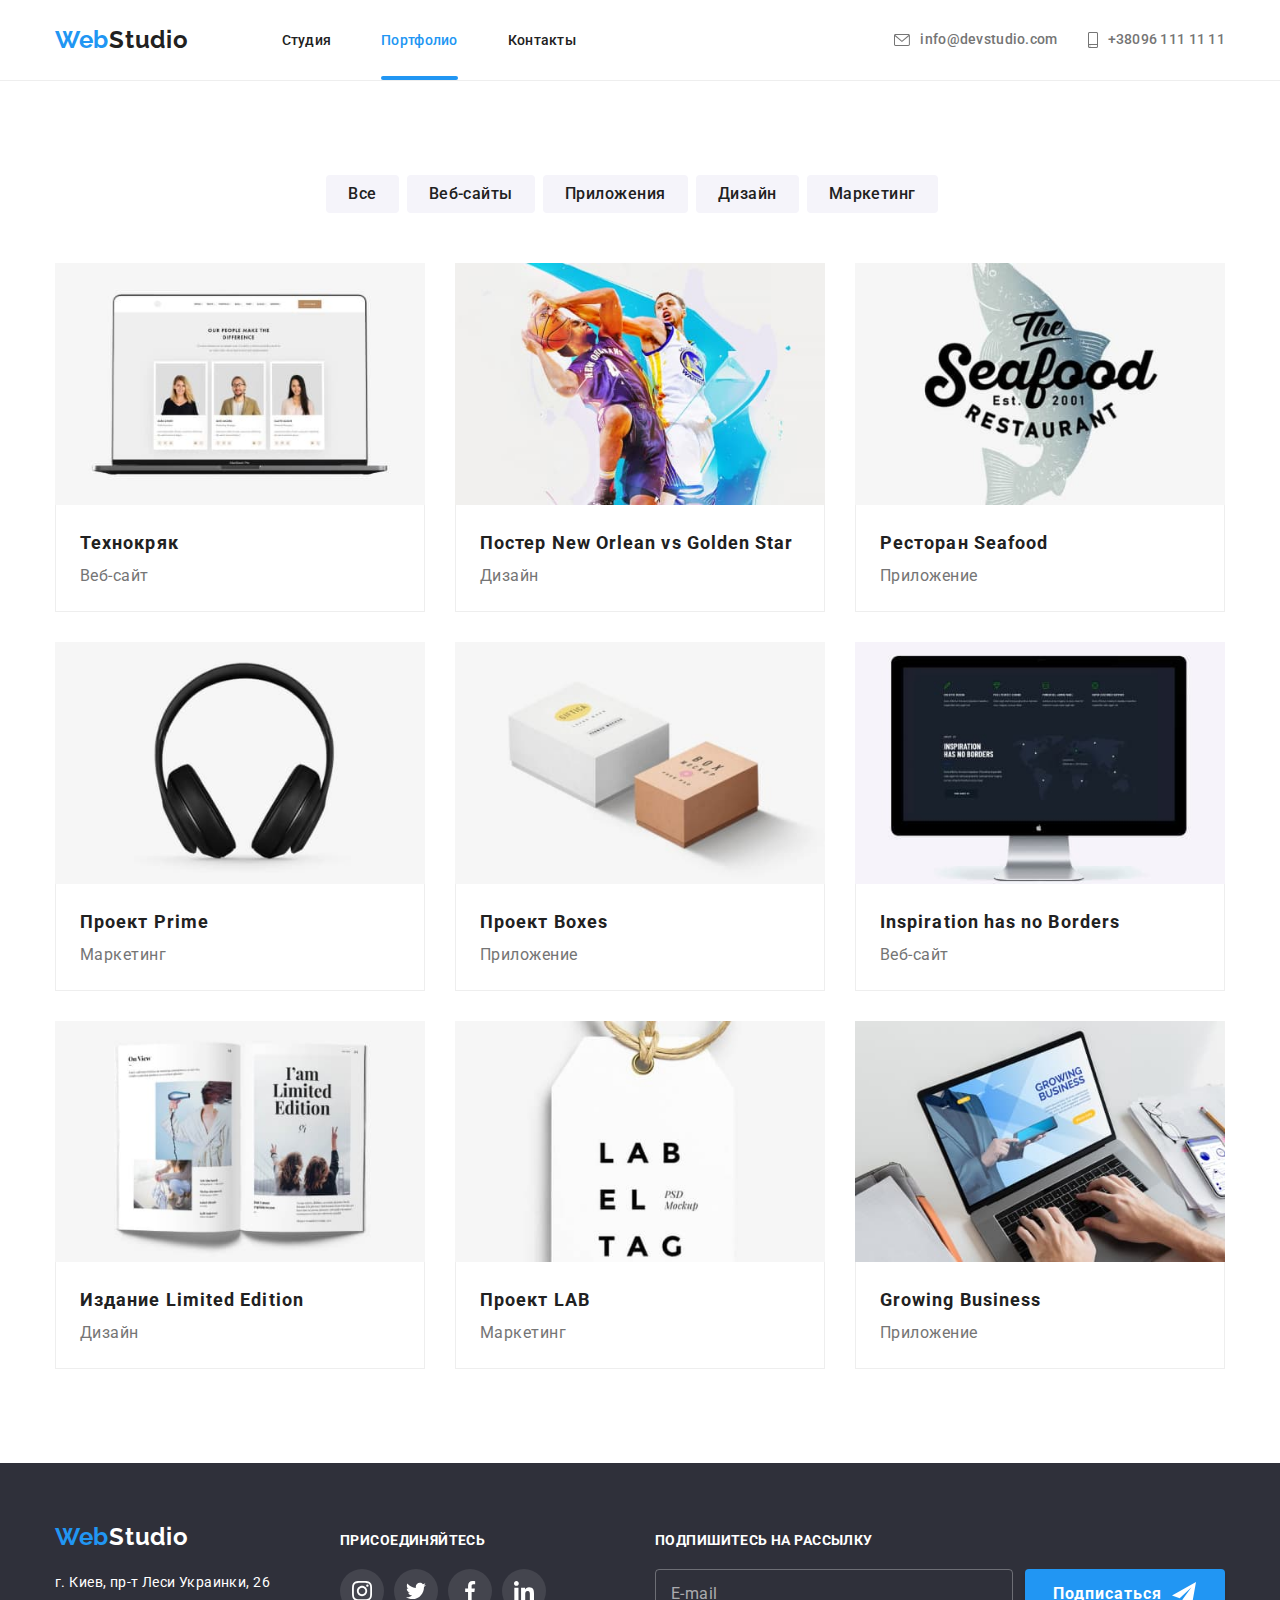
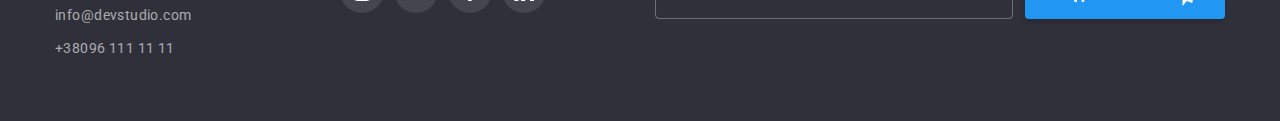
==== commit caf65e0e: "7 save" ====
--- a/portfolio.html
+++ b/portfolio.html
@@ -78,7 +78,12 @@
                             <li class="card-set__item">
                                 <a href="#" class="card-set__link">
                                     <div class="card-set__thumb">
-                                        <img class="card-set__image" src="./images/технокряк.jpg" alt="Технокряк" />
+                                        <img
+                                            class="card-set__image"
+                                            src="./images/techno.jpg"
+                                            alt="Технокряк"
+                                            srcset="./images/techno.jpg 1x, ./images/techno@2.jpg 2x"
+                                        />
                                         <div class="card-set__overlay">
                                             Технокряк это современная площадка распространения коронавируса. Компании используют эту платформу для цифрового
                                             шпионажа и атак на защищённые сервера конкурентов.
@@ -93,7 +98,12 @@
                             <li class="card-set__item">
                                 <a href="#" class="card-set__link">
                                     <div class="card-set__thumb">
-                                        <img class="card-set__image" src="./images/постер-star.jpg" alt="Постер New Orlean vs Golden Star" />
+                                        <img
+                                            class="card-set__image"
+                                            src="./images/new-orlean.jpg"
+                                            alt="Постер New Orlean vs Golden Star"
+                                            srcset="./images/new-orlean.jpg 1x, ./images/new-orlean@2.jpg 2x"
+                                        />
                                         <div class="card-set__overlay">
                                             Технокряк это современная площадка распространения коронавируса. Компании используют эту платформу для цифрового
                                             шпионажа и атак на защищённые сервера конкурентов.
@@ -108,7 +118,12 @@
                             <li class="card-set__item">
                                 <a href="#" class="card-set__link">
                                     <div class="card-set__thumb">
-                                        <img class="card-set__image" src="./images/ресторан.jpg" alt="Ресторан Seafood" />
+                                        <img
+                                            class="card-set__image"
+                                            src="./images/seafood.jpg"
+                                            alt="Ресторан Seafood"
+                                            srcset="./images/seafood.jpg 1x, ./images/seafood@2.jpg 2x"
+                                        />
                                         <div class="card-set__overlay">
                                             Технокряк это современная площадка распространения коронавируса. Компании используют эту платформу для цифрового
                                             шпионажа и атак на защищённые сервера конкурентов.
@@ -123,7 +138,12 @@
                             <li class="card-set__item">
                                 <a href="#" class="card-set__link">
                                     <div class="card-set__thumb">
-                                        <img class="card-set__image" src="./images/проект-prime.jpg" alt="Проект Prime" />
+                                        <img
+                                            class="card-set__image"
+                                            src="./images/prime.jpg"
+                                            alt="Проект Prime"
+                                            srcset="./images/prime.jpg 1x, ./images/prime@2.jpg 2x"
+                                        />
                                         <div class="card-set__overlay">
                                             Технокряк это современная площадка распространения коронавируса. Компании используют эту платформу для цифрового
                                             шпионажа и атак на защищённые сервера конкурентов.
@@ -138,7 +158,12 @@
                             <li class="card-set__item">
                                 <a href="#" class="card-set__link">
                                     <div class="card-set__thumb">
-                                        <img class="card-set__image" src="./images/проект-boxes.jpg" alt="Проект Boxes" />
+                                        <img
+                                            class="card-set__image"
+                                            src="./images/boxes.jpg"
+                                            alt="Проект Boxes"
+                                            srcset="./images/boxes.jpg 1x, ./images/boxes@2.jpg 2x"
+                                        />
                                         <div class="card-set__overlay">
                                             Технокряк это современная площадка распространения коронавируса. Компании используют эту платформу для цифрового
                                             шпионажа и атак на защищённые сервера конкурентов.
@@ -153,7 +178,12 @@
                             <li class="card-set__item">
                                 <a href="#" class="card-set__link">
                                     <div class="card-set__thumb">
-                                        <img class="card-set__image" src="./images/inspiration.jpg" alt="Inspiration has no Borders" />
+                                        <img
+                                            class="card-set__image"
+                                            src="./images/inspiration.jpg"
+                                            alt="Inspiration has no Borders"
+                                            srcset="./images/inspiration.jpg 1x, ./images/inspiration@2.jpg 2x"
+                                        />
                                         <div class="card-set__overlay">
                                             Технокряк это современная площадка распространения коронавируса. Компании используют эту платформу для цифрового
                                             шпионажа и атак на защищённые сервера конкурентов.
@@ -168,7 +198,12 @@
                             <li class="card-set__item">
                                 <a href="#" class="card-set__link">
                                     <div class="card-set__thumb">
-                                        <img class="card-set__image" src="./images/издание.jpg" alt="Издание Limited Edition" />
+                                        <img
+                                            class="card-set__image"
+                                            src="./images/limited.jpg"
+                                            alt="Издание Limited Edition"
+                                            srcset="./images/limited.jpg 1x, ./images/limited@2.jpg 2x"
+                                        />
                                         <div class="card-set__overlay">
                                             Технокряк это современная площадка распространения коронавируса. Компании используют эту платформу для цифрового
                                             шпионажа и атак на защищённые сервера конкурентов.
@@ -183,7 +218,12 @@
                             <li class="card-set__item">
                                 <a href="#" class="card-set__link">
                                     <div class="card-set__thumb">
-                                        <img class="card-set__image" src="./images/проект-lab.jpg" alt="Проект LAB" />
+                                        <img
+                                            class="card-set__image"
+                                            src="./images/lab.jpg"
+                                            alt="Проект LAB"
+                                            srcset="./images/lab.jpg 1x, ./images/lab@2.jpg 2x"
+                                        />
                                         <div class="card-set__overlay">
                                             Технокряк это современная площадка распространения коронавируса. Компании используют эту платформу для цифрового
                                             шпионажа и атак на защищённые сервера конкурентов.
@@ -198,7 +238,12 @@
                             <li class="card-set__item">
                                 <a href="#" class="card-set__link">
                                     <div class="card-set__thumb">
-                                        <img class="card-set__image" src="./images/growing.jpg" alt="Growing Business" />
+                                        <img
+                                            class="card-set__image"
+                                            src="./images/growing.jpg"
+                                            alt="Growing Business"
+                                            srcset="./images/growing.jpg 1x, ./images/growing@2.jpg 2x"
+                                        />
                                         <div class="card-set__overlay">
                                             Технокряк это современная площадка распространения коронавируса. Компании используют эту платформу для цифрового
                                             шпионажа и атак на защищённые сервера конкурентов.
--- a/css/main.min.css
+++ b/css/main.min.css
@@ -1,2 +1,2 @@
-/*! modern-normalize v1.0.0 | MIT License | https://github.com/sindresorhus/modern-normalize */*{margin:0;padding:0}*,*::before,*::after{-webkit-box-sizing:border-box;box-sizing:border-box}:root{-moz-tab-size:4;-o-tab-size:4;tab-size:4}html{line-height:1.15;-webkit-text-size-adjust:100%}body{margin:0;padding:0}body{font-family:system-ui,-apple-system,"Segoe UI",Roboto,Helvetica,Arial,sans-serif,"Apple Color Emoji","Segoe UI Emoji"}hr{height:0;color:inherit}abbr[title]{-webkit-text-decoration:underline dotted;text-decoration:underline dotted}b,strong{font-weight:bolder}code,kbd,samp,pre{font-family:ui-monospace, SFMono-Regular, Consolas, "Liberation Mono", Menlo, monospace}small{font-size:80%}sub,sup{font-size:75%;line-height:0;position:relative;vertical-align:baseline}sub{bottom:-0.25em}sup{top:-0.5em}table{text-indent:0;border-color:inherit}button,input,optgroup,select,textarea{font-family:inherit;font-size:100%;line-height:1.15;margin:0}address{font-style:normal}ul{list-style:none}button,select{text-transform:none}button,[type="button"],[type="reset"],[type="submit"]{-webkit-appearance:button}::-moz-focus-inner{border-style:none;padding:0}:-moz-focusring{outline:1px dotted ButtonText}:-moz-ui-invalid{box-shadow:none}legend{padding:0}progress{vertical-align:baseline}::-webkit-inner-spin-button,::-webkit-outer-spin-button{height:auto}[type="search"]{-webkit-appearance:textfield;outline-offset:-2px}::-webkit-search-decoration{-webkit-appearance:none}::-webkit-file-upload-button{-webkit-appearance:button;font:inherit}summary{display:list-item}:root{--white-text: rgba(255, 255, 255, 1);--black-text: rgba(33, 33, 33, 1);--grey-text: rgba(117, 117, 117, 1);--white-text-op60: rgba(255, 255, 255, 0.6);--blue-text: rgba(33, 150, 243, 1);--hero-background: rgba(47, 48, 58, 1);--team-background: rgba(245, 244, 250, 1);--hero-shadow: rgba(47, 48, 58, 0.4);--footer-bg-items: rgba(255, 255, 255, 0.1)}a{text-decoration:none}body{font-family:'Roboto', sans-serif}img{display:block;max-width:100%;height:auto}.container{padding:0 15px;margin:0 auto;min-width:320px;max-width:480px}@media screen and (min-width: 768px){.container{max-width:768px}}@media screen and (min-width: 1200px){.container{max-width:1200px}}.section__header{color:var(--black-text);font-weight:700;font-size:36px;line-height:1.17;letter-spacing:0.03em;text-align:center}.portfolio{background-color:white;padding-top:60px;padding-bottom:60px}@media screen and (min-width: 1200px){.portfolio{padding-top:94px;padding-bottom:94px}}.logo{font-family:'Raleway', sans-serif;font-weight:700;font-size:24px;line-height:1.17;letter-spacing:0.03em}.logo__studio--blue{color:var(--blue-text)}.header{background-color:white;border-bottom:1px solid #eeeeee}.header__container{position:relative;display:-webkit-box;display:-ms-flexbox;display:flex;-webkit-box-align:center;-ms-flex-align:center;align-items:center}.menu__link,.contacts-head__link,.logo{color:var(--black-text)}.header__nav{display:-webkit-box;display:-ms-flexbox;display:flex;-webkit-box-align:center;-ms-flex-align:center;align-items:center}@media screen and (max-width: 767px){.header__nav{-webkit-box-pack:justify;-ms-flex-pack:justify;justify-content:space-between;width:100%}}.header__logo{padding:16px 0}.menu,.contacts-head{display:-webkit-box;display:-ms-flexbox;display:flex;-webkit-box-align:center;-ms-flex-align:center;align-items:center}@media screen and (max-width: 767px){.menu,.contacts-head{display:none}}.icon-menu{display:-webkit-box;display:-ms-flexbox;display:flex;-webkit-box-align:center;-ms-flex-align:center;align-items:center;margin-left:auto;margin-top:10px;margin-bottom:10px;cursor:pointer}.icon-menu:hover,.icon-menu:focus{fill:var(--blue-text)}@media screen and (min-width: 768px){.icon-menu{display:none}}@media screen and (min-width: 768px){.menu{display:-webkit-box;display:-ms-flexbox;display:flex;margin-left:88px}}@media screen and (min-width: 1200px){.menu{margin-left:93px}}.menu__item:not(:first-child){margin-left:50px}.menu__link--current,.menu__link{display:block;padding-top:32px;padding-bottom:32px;-webkit-transition:color 250ms cubic-bezier(0.4, 0, 0.2, 1),fill 250ms cubic-bezier(0.4, 0, 0.2, 1);transition:color 250ms cubic-bezier(0.4, 0, 0.2, 1),fill 250ms cubic-bezier(0.4, 0, 0.2, 1)}.menu__link{font-weight:500;font-size:14px;line-height:1.17;letter-spacing:0.02em}.menu__link--current,.menu__link:hover,.menu__link:focus{color:var(--blue-text)}.menu__link--current{position:relative}.menu__link--current::after{position:absolute;display:block;content:'';width:100%;height:4px;background-color:var(--blue-text);border-radius:2px;bottom:0}.contacts-head{margin-left:auto}@media screen and (max-width: 480px){.contacts-head{display:none}}@media screen and (min-width: 768px){.contacts-head{display:list-item}}@media screen and (min-width: 1200px){.contacts-head{display:-webkit-box;display:-ms-flexbox;display:flex}}@media screen and (max-width: 1199px){.contacts-head__item:not(:last-child){margin-bottom:10px}}@media screen and (min-width: 1200px){.contacts-head__item:not(:last-child){margin-right:30px}}@media screen and (max-width: 1199px){.contacts-head__mail-icon{width:14px;height:10px}}@media screen and (max-width: 1199px){.contacts-head__phone-icon{width:10px;height:14px}}.contacts-head__link{display:-webkit-box;display:-ms-flexbox;display:flex;-webkit-box-align:center;-ms-flex-align:center;align-items:center;color:var(--grey-text);font-family:'Roboto', sans-serif;font-weight:500;font-size:12px;line-height:1.16;letter-spacing:0.02em;-webkit-transition:color 250ms cubic-bezier(0.4, 0, 0.2, 1),fill 250ms cubic-bezier(0.4, 0, 0.2, 1);transition:color 250ms cubic-bezier(0.4, 0, 0.2, 1),fill 250ms cubic-bezier(0.4, 0, 0.2, 1)}.contacts-head__link:hover,.contacts-head__link:focus{color:var(--blue-text);fill:var(--blue-text)}@media screen and (min-width: 1200px){.contacts-head__link{padding-top:32px;padding-bottom:32px;font-size:14px;font-weight:500;line-height:1.14}}.contacts-head__mail-icon,.contacts-head__phone-icon{margin-right:10px;fill:currentColor}.footer{background-color:var(--hero-background);padding-top:60px;padding-bottom:60px}@media screen and (min-width: 768px) and (max-width: 1199px){.footer{padding:70px 0 50px}}@media screen and (min-width: 768px) and (max-width: 1199px){.footer__container{padding:0 74px 0 61px}}@media screen and (min-width: 1200px){.footer__container{display:-webkit-box;display:-ms-flexbox;display:flex;-webkit-box-align:baseline;-ms-flex-align:baseline;align-items:baseline;-webkit-box-pack:justify;-ms-flex-pack:justify;justify-content:space-between}}.footer__wrapp{display:-webkit-box;display:-ms-flexbox;display:flex;-webkit-box-orient:vertical;-webkit-box-direction:normal;-ms-flex-direction:column;flex-direction:column;-webkit-box-align:center;-ms-flex-align:center;align-items:center}@media screen and (min-width: 768px){.footer__wrapp{-webkit-box-orient:horizontal;-webkit-box-direction:normal;-ms-flex-direction:row;flex-direction:row;-webkit-box-pack:justify;-ms-flex-pack:justify;justify-content:space-between;margin-bottom:60px;-webkit-box-align:start;-ms-flex-align:start;align-items:flex-start}}@media screen and (min-width: 1200px){.footer__wrapp{-webkit-box-align:baseline;-ms-flex-align:baseline;align-items:baseline;margin-bottom:0}}@media screen and (max-width: 1199px){.footer__main{display:-webkit-box;display:-ms-flexbox;display:flex;-webkit-box-orient:vertical;-webkit-box-direction:normal;-ms-flex-direction:column;flex-direction:column;-webkit-box-align:center;-ms-flex-align:center;align-items:center}}.footer a{color:var(--white-text)}.adress__text{color:var(--white-text);font-weight:400;font-size:14px;line-height:1.71;letter-spacing:0.03em;margin-top:20px}.address__list a{color:var(--white-text-op60);font-family:'Roboto', sans-serif;font-weight:400;font-size:14px;line-height:1.71;letter-spacing:0.03em}.address__list a:hover,.address__list a:focus{color:var(--blue-text)}.address__list li{padding-top:8px;text-align:center}@media screen and (min-width: 1200px){.address__list li{padding-top:9px;text-align:start}}.follow-us{margin-top:60px}@media screen and (min-width: 767px){.follow-us{margin-top:0}}@media screen and (max-width: 1199px){.follow-us{display:-webkit-box;display:-ms-flexbox;display:flex;-webkit-box-orient:vertical;-webkit-box-direction:normal;-ms-flex-direction:column;flex-direction:column;-webkit-box-align:center;-ms-flex-align:center;align-items:center}}@media screen and (min-width: 1200px){.follow-us{margin-left:70px}}.follow-us__list{display:-webkit-box;display:-ms-flexbox;display:flex}.follow-us__title,.sign-us__title{font-family:'Roboto', sans-serif;font-weight:700;font-size:14px;line-height:1.17;letter-spacing:0.03em;color:var(--white-text);text-transform:uppercase;margin-bottom:20px}.follow-us__item:not(:last-child){margin-right:10px}.follow-us__link{display:-webkit-box;display:-ms-flexbox;display:flex;-webkit-box-pack:center;-ms-flex-pack:center;justify-content:center;-webkit-box-align:center;-ms-flex-align:center;align-items:center;width:44px;height:44px;color:var(--white-text);border-radius:50%;background-color:var(--footer-bg-items);-webkit-transition:background-color 250ms cubic-bezier(0.4, 0, 0.2, 1);transition:background-color 250ms cubic-bezier(0.4, 0, 0.2, 1)}.follow-us__link:hover,.follow-us__link:focus{background-color:var(--blue-text)}.follow-us__svg{fill:currentColor}.address__link{color:var(--white-text-op60);-webkit-transition:color 250ms cubic-bezier(0.4, 0, 0.2, 1);transition:color 250ms cubic-bezier(0.4, 0, 0.2, 1)}.sign-us{display:-webkit-box;display:-ms-flexbox;display:flex;-webkit-box-orient:vertical;-webkit-box-direction:normal;-ms-flex-direction:column;flex-direction:column;-webkit-box-align:center;-ms-flex-align:center;align-items:center;margin-top:60px}@media screen and (min-width: 1200px){.sign-us{margin-top:0;margin-left:93px;-webkit-box-align:baseline;-ms-flex-align:baseline;align-items:baseline}}.sign-us__form{display:-webkit-box;display:-ms-flexbox;display:flex;-webkit-box-orient:vertical;-webkit-box-direction:normal;-ms-flex-direction:column;flex-direction:column;-webkit-box-align:center;-ms-flex-align:center;align-items:center;width:100%}@media screen and (min-width: 1200px){.sign-us__form{-webkit-box-orient:horizontal;-webkit-box-direction:normal;-ms-flex-direction:row;flex-direction:row;-webkit-box-align:center;-ms-flex-align:center;align-items:center}}.sign-us__input{width:100%;height:50px;padding:16px 15px;font-size:16px;line-height:1.25;letter-spacing:0.03em;color:var(--white-text);border-radius:4px;border:1px solid rgba(255,255,255,0.3);background-color:transparent;-webkit-transition:border-color 250ms cubic-bezier(0.4, 0, 0.2, 1);transition:border-color 250ms cubic-bezier(0.4, 0, 0.2, 1)}.sign-us__input::-webkit-input-placeholder{color:var(--white-text-op60)}.sign-us__input:-ms-input-placeholder{color:var(--white-text-op60)}.sign-us__input::-ms-input-placeholder{color:var(--white-text-op60)}.sign-us__input::placeholder{color:var(--white-text-op60)}.sign-us__input:focus{outline:none;border-color:var(--blue-text)}@media screen and (min-width: 768px){.sign-us__input{width:450px}}@media screen and (min-width: 1200px){.sign-us__input{width:358px}}.sign-us__button{display:-webkit-box;display:-ms-flexbox;display:flex;width:200px;-webkit-box-align:center;-ms-flex-align:center;align-items:center;padding:10px 28px;font-weight:700;font-size:16px;line-height:1.88;letter-spacing:0.06em;color:var(--white-text);border-radius:4px;background-color:var(--blue-text);-webkit-box-shadow:0px 4px 4px rgba(0,0,0,0.15);box-shadow:0px 4px 4px rgba(0,0,0,0.15);border:none;cursor:pointer;margin-top:20px}@media screen and (min-width: 1200px){.sign-us__button{margin-top:0;margin-left:12px}}.sign-us__svg{margin-left:10px}.hero{background-color:var(--hero-background);background-repeat:no-repeat;background-size:cover;background-position:center;height:400px;margin-left:auto;margin-right:auto;color:var(--white-text);text-align:center;padding-top:118px;padding-bottom:118px}@media screen and (min-width: 1200px){.hero{height:600px;padding-top:200px;padding-bottom:200px}}.hero__title{text-transform:uppercase;font-weight:900;font-size:26px;line-height:1.61;letter-spacing:0.06em}@media screen and (min-width: 1200px){.hero__title{font-size:44px;line-height:1.36}}.hero__button{border:var(--blue-text);background:var(--blue-text);color:var(--white-text);font-family:'Roboto', sans-serif;font-weight:700;font-size:16px;line-height:1.87;letter-spacing:0.06em;margin-top:30px;padding:10px 32px;border-radius:4px;cursor:pointer}.order__backdrop{position:fixed;top:0;left:0;z-index:auto;width:100%;height:100%;background-color:rgba(0,0,0,0.2);opacity:1;-webkit-transition:opacity 250ms cubic-bezier(0.4, 0, 0.2, 1),visibility 250ms cubic-bezier(0.4, 0, 0.2, 1);transition:opacity 250ms cubic-bezier(0.4, 0, 0.2, 1),visibility 250ms cubic-bezier(0.4, 0, 0.2, 1)}.order__modal{position:absolute;z-index:auto;top:50%;left:50%;-webkit-transform:translate(-50%, -50%) scale(1);transform:translate(-50%, -50%) scale(1);background-color:var(--white-text);width:528px;border-radius:4px;padding:40px;-webkit-box-shadow:0px 1px 3px rgba(0,0,0,0.12),0px 1px 1px rgba(0,0,0,0.14),0px 2px 1px rgba(0,0,0,0.2);box-shadow:0px 1px 3px rgba(0,0,0,0.12),0px 1px 1px rgba(0,0,0,0.14),0px 2px 1px rgba(0,0,0,0.2);-webkit-transition:-webkit-transform 250ms cubic-bezier(0.4, 0, 0.2, 1);transition:-webkit-transform 250ms cubic-bezier(0.4, 0, 0.2, 1);transition:transform 250ms cubic-bezier(0.4, 0, 0.2, 1);transition:transform 250ms cubic-bezier(0.4, 0, 0.2, 1), -webkit-transform 250ms cubic-bezier(0.4, 0, 0.2, 1)}@media screen and (min-width: 1200px){.order__modal{min-height:581px}}@media screen and (max-width: 1199px){.order__modal{width:450px;min-height:609px}}@media screen and (max-width: 479px){.order__modal{width:calc(100% - 30px)}}.is-hidden .order__modal{-webkit-transform:translate(-50%, -50%) scale(0.9);transform:translate(-50%, -50%) scale(0.9)}.is-hidden{opacity:0;visibility:hidden;pointer-events:none}.order__close-button{display:-webkit-box;display:-ms-flexbox;display:flex;-webkit-box-pack:center;-ms-flex-pack:center;justify-content:center;-webkit-box-align:center;-ms-flex-align:center;align-items:center;position:absolute;top:8px;right:8px;width:30px;height:30px;border-radius:50%;border:1px solid rgba(0,0,0,0.1);background-color:var(--white-text);cursor:pointer}.order__close-button:hover .order__close-svg,.order__close-button:focus .order__close-svg{fill:var(--blue-text)}.order__close-button:active{outline:none}.order__close-svg{-webkit-transition:fill 250ms cubic-bezier(0.4, 0, 0.2, 1);transition:fill 250ms cubic-bezier(0.4, 0, 0.2, 1)}.order__form{display:-webkit-box;display:-ms-flexbox;display:flex;-webkit-box-orient:vertical;-webkit-box-direction:normal;-ms-flex-direction:column;flex-direction:column;margin-top:28px}.order__text{font-family:'Roboto', sans-serif;font-weight:700;font-size:20px;line-height:1.5;letter-spacing:0.03em;text-align:center}@media screen and (min-width: 1200px){.order__text{line-height:1.17}}.form__label{position:relative;display:block;margin-bottom:28px}.form__label--text{position:relative;display:block;margin-bottom:20px}.form__name{position:absolute;top:-18px;font-family:'Roboto', sans-serif;font-weight:400;font-size:12px;line-height:1.17;letter-spacing:0.01em;color:var(--grey-text)}.form__input{position:relative;display:block;width:100%;height:40px;border:1px solid rgba(33,33,33,0.2);border-radius:4px;padding:11px 12px 11px 42px}.form__input:focus{outline:none;border-color:var(--blue-text)}.form__input:focus ~ .form__svg{fill:var(--blue-text)}.form__textarea{display:block;resize:none;width:100%;min-height:120px;border:1px solid rgba(33,33,33,0.2);border-radius:4px;padding:12px 16px}.form__textarea::-webkit-input-placeholder{font-family:'Roboto', sans-serif;font-weight:400;font-size:14px;line-height:1.17;letter-spacing:0.01em;color:rgba(117,117,117,0.5)}.form__textarea:-ms-input-placeholder{font-family:'Roboto', sans-serif;font-weight:400;font-size:14px;line-height:1.17;letter-spacing:0.01em;color:rgba(117,117,117,0.5)}.form__textarea::-ms-input-placeholder{font-family:'Roboto', sans-serif;font-weight:400;font-size:14px;line-height:1.17;letter-spacing:0.01em;color:rgba(117,117,117,0.5)}.form__textarea::placeholder{font-family:'Roboto', sans-serif;font-weight:400;font-size:14px;line-height:1.17;letter-spacing:0.01em;color:rgba(117,117,117,0.5)}.form__textarea:focus{outline:none;border-color:var(--blue-text)}.form__svg{position:absolute;bottom:11px;left:12px}.agreement__text{-webkit-box-align:center;-ms-flex-align:center;align-items:center;font-family:'Roboto', sans-serif;font-weight:400;font-size:12px;line-height:1.17;letter-spacing:0.03em;color:#757575;cursor:pointer}.agreement__text::before{margin-right:8px;content:'';display:inline-block;width:16px;height:15px;background-image:url(../images/icon-uncheck.svg);background-size:cover;border-radius:2px}@media screen and (min-width: 480px){.agreement__text{display:-webkit-box;display:-ms-flexbox;display:flex}}@media screen and (min-width: 1200px){.agreement__text{font-size:14px;line-height:1.71}}.agreement__link{color:var(--blue-text);text-decoration:underline}.agreement__check{position:absolute;width:1px;height:1px;margin:-1px;border:0;padding:0;white-space:nowrap;-webkit-clip-path:inset(100%);clip-path:inset(100%);clip:rect(0 0 0 0);overflow:hidden}.agreement__check:checked+.agreement__text::before{background-color:var(--blue-text);background-image:url(../images/icon-check.svg);background-size:cover;border-radius:2px}@media screen and (min-width: 1200px){.agreement{display:-webkit-box;display:-ms-flexbox;display:flex;-webkit-box-pack:center;-ms-flex-pack:center;justify-content:center}}.form__button{display:block;margin:0 auto;width:200px;height:50px;border:var(--blue-text);background:var(--blue-text);color:var(--white-text);font-family:'Roboto', sans-serif;font-weight:700;font-size:16px;line-height:1.87;letter-spacing:0.06em;margin-top:30px;padding:10px 55px;border-radius:4px;-webkit-box-shadow:0px 4px 4px rgba(0,0,0,0.15);box-shadow:0px 4px 4px rgba(0,0,0,0.15);cursor:pointer}.section--advantages{background-color:white;padding-top:60px;padding-bottom:60px}@media screen and (min-width: 1200px){.section--advantages{padding-top:94px;padding-bottom:94px}}@media screen and (max-width: 767px){.advantages-list__item:not(:last-child){margin-bottom:30px}}.advantages-list__item{width:100%}@media screen and (min-width: 768px){.advantages-list{display:-webkit-box;display:-ms-flexbox;display:flex;-ms-flex-wrap:wrap;flex-wrap:wrap;margin-top:-30px;margin-left:-30px}}@media screen and (min-width: 768px){.advantages-list__item{-ms-flex-preferred-size:calc(100% / 2 - 30px);flex-basis:calc(100% / 2 - 30px);margin-top:30px;margin-left:30px}}@media screen and (min-width: 1200px){.advantages-list__item{-ms-flex-preferred-size:calc(100% / 4 - 30px);flex-basis:calc(100% / 4 - 30px)}}.advantages-list__icons{margin-bottom:30px;display:-webkit-box;display:-ms-flexbox;display:flex;-webkit-box-pack:center;-ms-flex-pack:center;justify-content:center;-webkit-box-align:center;-ms-flex-align:center;align-items:center;width:100%;height:120px;border-radius:4px;background-color:#f5f4fa}.advantages-list__title{color:var(--black-text);font-weight:700;font-size:14px;line-height:1.17;letter-spacing:0.03em;text-transform:uppercase;margin-bottom:10px;text-align:center}.advantages-list__text{color:var(--grey-text);font-weight:400;font-size:14px;line-height:1.71;letter-spacing:0.03em}.section--we-doing{background-color:white;padding-top:0;padding-bottom:94px}@media screen and (max-width: 1199px){.section--we-doing{display:none}}.we-doing__list{display:-webkit-box;display:-ms-flexbox;display:flex}.we-doing__list .we-doing__item{-ms-flex-preferred-size:calc(100% / 3);flex-basis:calc(100% / 3);margin-top:50px}.we-doing__item:not(:last-child){margin-right:30px}.we-doing__thumb{position:relative;height:294px}.we-doing__list{width:100%;height:100%;-o-object-fit:cover;object-fit:cover}.we-doing__text{position:absolute;bottom:0;width:100%;font-weight:500;font-size:14px;line-height:1.14;letter-spacing:0.03em;text-transform:uppercase;text-align:center;padding-top:27px;padding-bottom:27px;color:var(--white-text);background-color:rgba(47,48,58,0.8)}.section--team{background-color:var(--team-background);padding-top:60px;padding-bottom:60px}@media screen and (min-width: 1200px){.section--team{padding-top:94px;padding-bottom:94px}}.section__header--team{color:var(--black-text);font-weight:700;font-size:28px;line-height:1.17;letter-spacing:0.03em;text-align:center;margin-bottom:30px}@media screen and (min-width: 1200px){.section__header--team{font-size:36px;margin-bottom:50px}}@media screen and (min-width: 768px){.team-list{margin-top:-30px;margin-left:-30px;display:-webkit-box;display:-ms-flexbox;display:flex;-ms-flex-wrap:wrap;flex-wrap:wrap}}.team-list__images{width:100%;height:auto;-o-object-fit:cover;object-fit:cover}.team-list__items{margin-top:30px}@media screen and (min-width: 768px){.team-list__items{margin-top:30px;margin-left:30px}}@media screen and (min-width: 768px) and (max-width: 1199px){.team-list__items{-ms-flex-preferred-size:calc(100% / 2 - 30px);flex-basis:calc(100% / 2 - 30px)}}@media screen and (min-width: 1200px){.team-list__items{-ms-flex-preferred-size:calc(100% / 4 - 30px);flex-basis:calc(100% / 4 - 30px)}}.team-list__names{color:var(--black-text);font-weight:500;font-size:16px;line-height:1.17;letter-spacing:0.03em;text-align:center;margin-top:30px;margin-bottom:10px}.team-list__profession{color:var(--grey-text);font-weight:400;font-size:16px;line-height:1.17;letter-spacing:0.03em;text-align:center}.team-list__cards{background-color:var(--white-text);padding-bottom:30px;border-bottom-left-radius:4px;border-bottom-right-radius:4px;-webkit-box-shadow:0px 1px 3px rgba(0,0,0,0.12),0px 1px 1px rgba(0,0,0,0.14),0px 2px 1px rgba(0,0,0,0.2);box-shadow:0px 1px 3px rgba(0,0,0,0.12),0px 1px 1px rgba(0,0,0,0.14),0px 2px 1px rgba(0,0,0,0.2)}.team-contacts{display:-webkit-box;display:-ms-flexbox;display:flex;-webkit-box-pack:center;-ms-flex-pack:center;justify-content:center;-webkit-box-align:center;-ms-flex-align:center;align-items:center;margin-top:16px}.team-contacts__item:not(:last-child){margin-right:10px}.team-contacts__link{display:-webkit-box;display:-ms-flexbox;display:flex;-webkit-box-pack:center;-ms-flex-pack:center;justify-content:center;-webkit-box-align:center;-ms-flex-align:center;align-items:center;width:44px;height:44px;color:#afb1b8;border-radius:50%;-webkit-transition:background-color 250ms cubic-bezier(0.4, 0, 0.2, 1);transition:background-color 250ms cubic-bezier(0.4, 0, 0.2, 1)}.team-contacts__link:hover,.team-contacts__link:focus{background-color:var(--blue-text);color:var(--white-text)}.team-contacts__svg{fill:currentColor}.section--clients{text-align:center;background-color:white;padding-top:60px;padding-bottom:60px}@media screen and (min-width: 1200px){.section--clients{padding-top:94px;padding-bottom:94px}}.section__header--clients{color:var(--black-text);font-weight:700;font-size:28px;line-height:1.17;letter-spacing:0.03em;text-align:center;margin-bottom:30px}@media screen and (min-width: 1200px){.section__header--clients{font-size:36px;margin-bottom:50px}}.clients-list{display:-webkit-box;display:-ms-flexbox;display:flex;-ms-flex-wrap:wrap;flex-wrap:wrap;-webkit-box-pack:center;-ms-flex-pack:center;justify-content:center;margin-left:-30px;margin-top:-30px}.clients-list__item{margin-top:30px;margin-left:30px}.clients-list__link{display:-webkit-box;display:-ms-flexbox;display:flex;-webkit-box-pack:center;-ms-flex-pack:center;justify-content:center;-webkit-box-align:center;-ms-flex-align:center;align-items:center;width:210px;height:90px;color:#afb1b8;border-radius:4px;border:1px solid #afb1b8;-webkit-transition:color 250ms cubic-bezier(0.4, 0, 0.2, 1),fill 250ms cubic-bezier(0.4, 0, 0.2, 1);transition:color 250ms cubic-bezier(0.4, 0, 0.2, 1),fill 250ms cubic-bezier(0.4, 0, 0.2, 1)}.clients-list__link:hover,.clients-list__link:focus{color:var(--blue-text);border:1px solid var(--blue-text)}@media screen and (min-width: 768px) and (max-width: 1199px){.clients-list__link{width:226px}}@media screen and (min-width: 1200px){.clients-list__link{width:170px}}.clients-list__svg{fill:currentColor}.portfolio-list{display:-webkit-box;display:-ms-flexbox;display:flex;-ms-flex-wrap:wrap;flex-wrap:wrap;margin-bottom:40px;margin-top:-15px;margin-left:-8px}@media screen and (min-width: 768px){.portfolio-list{margin-bottom:30px;-webkit-box-pack:center;-ms-flex-pack:center;justify-content:center}}@media screen and (min-width: 1200px){.portfolio-list{margin-bottom:50px}}.portfolio-list__item{margin-top:15px;margin-right:8px}.portfolio-list__button{padding:6px 22px;border-radius:4px;border:var(--team-background);background:var(--team-background);color:var(--black-text);font-family:'Roboto', sans-serif;font-weight:500;font-size:16px;line-height:1.62;letter-spacing:0.03em;cursor:pointer;-webkit-transition:background-color 250ms cubic-bezier(0.4, 0, 0.2, 1);transition:background-color 250ms cubic-bezier(0.4, 0, 0.2, 1)}.portfolio-list__button:hover,.portfolio-list__button:focus{color:var(--white-text);background-color:var(--blue-text);-webkit-box-shadow:0px 3px 1px rgba(0,0,0,0.1),0px 1px 2px rgba(0,0,0,0.08),0px 2px 2px rgba(0,0,0,0.12);box-shadow:0px 3px 1px rgba(0,0,0,0.1),0px 1px 2px rgba(0,0,0,0.08),0px 2px 2px rgba(0,0,0,0.12)}@media screen and (min-width: 768px){.card-set{display:-webkit-box;display:-ms-flexbox;display:flex;-ms-flex-wrap:wrap;flex-wrap:wrap;margin-left:-30px;margin-top:-30px}}@media screen and (max-width: 767px){.card-set__item{width:100%}}@media screen and (min-width: 768px){.card-set__item{-ms-flex-preferred-size:calc(100% / 2 - 30px);flex-basis:calc(100% / 2 - 30px);margin-left:30px;margin-top:30px;height:100%}}@media screen and (min-width: 1200px){.card-set__item{-ms-flex-preferred-size:calc(100% / 3 - 30px);flex-basis:calc(100% / 3 - 30px);margin-left:30px;margin-top:30px}}@media screen and (max-width: 767px){.card-set__item:not(:last-child){margin-bottom:30px}}.card-set__link{display:-webkit-box;display:-ms-flexbox;display:flex;-webkit-box-orient:vertical;-webkit-box-direction:normal;-ms-flex-direction:column;flex-direction:column}.card-set__image{width:100%}.card-set__content{-webkit-box-flex:1;-ms-flex-positive:1;flex-grow:1;border-bottom:1px solid #eeeeee;border-right:1px solid #eeeeee;border-left:1px solid #eeeeee;padding:20px 24px}.card-set__title{color:var(--black-text);font-weight:700;font-size:18px;line-height:2;letter-spacing:0.06em}.card-set__text{color:var(--grey-text);font-weight:400;font-size:16px;line-height:1.87;letter-spacing:0.03em}.card-set__thumb{position:relative;overflow:hidden;height:294}.card-set__overlay{position:absolute;top:100%;left:0;width:100%;height:100%;padding:63px 24px;font-size:18px;line-height:1.56;letter-spacing:0.03em;-webkit-transition:-webkit-transform 250ms cubic-bezier(0.4, 0, 0.2, 1);transition:-webkit-transform 250ms cubic-bezier(0.4, 0, 0.2, 1);transition:transform 250ms cubic-bezier(0.4, 0, 0.2, 1);transition:transform 250ms cubic-bezier(0.4, 0, 0.2, 1), -webkit-transform 250ms cubic-bezier(0.4, 0, 0.2, 1);background-color:rgba(33,150,243,0.9);color:var(--white-text)}.card-set__item:hover .card-set__overlay,.card-set__item:focus .card-set__overlay{-webkit-transform:translateY(-100%);transform:translateY(-100%)}.card-set__item:hover,.card-set__item:focus{outline:none;-webkit-box-shadow:0px 1px 1px rgba(0,0,0,0.12),0px 4px 4px rgba(0,0,0,0.06),1px 4px 6px rgba(0,0,0,0.16);box-shadow:0px 1px 1px rgba(0,0,0,0.12),0px 4px 4px rgba(0,0,0,0.06),1px 4px 6px rgba(0,0,0,0.16)}
+/*! modern-normalize v1.0.0 | MIT License | https://github.com/sindresorhus/modern-normalize */*{margin:0;padding:0}*,*::before,*::after{-webkit-box-sizing:border-box;box-sizing:border-box}:root{-moz-tab-size:4;-o-tab-size:4;tab-size:4}html{line-height:1.15;-webkit-text-size-adjust:100%}body{margin:0;padding:0}body{font-family:system-ui,-apple-system,"Segoe UI",Roboto,Helvetica,Arial,sans-serif,"Apple Color Emoji","Segoe UI Emoji"}hr{height:0;color:inherit}abbr[title]{-webkit-text-decoration:underline dotted;text-decoration:underline dotted}b,strong{font-weight:bolder}code,kbd,samp,pre{font-family:ui-monospace, SFMono-Regular, Consolas, "Liberation Mono", Menlo, monospace}small{font-size:80%}sub,sup{font-size:75%;line-height:0;position:relative;vertical-align:baseline}sub{bottom:-0.25em}sup{top:-0.5em}table{text-indent:0;border-color:inherit}button,input,optgroup,select,textarea{font-family:inherit;font-size:100%;line-height:1.15;margin:0}address{font-style:normal}ul{list-style:none}button,select{text-transform:none}button,[type="button"],[type="reset"],[type="submit"]{-webkit-appearance:button}::-moz-focus-inner{border-style:none;padding:0}:-moz-focusring{outline:1px dotted ButtonText}:-moz-ui-invalid{box-shadow:none}legend{padding:0}progress{vertical-align:baseline}::-webkit-inner-spin-button,::-webkit-outer-spin-button{height:auto}[type="search"]{-webkit-appearance:textfield;outline-offset:-2px}::-webkit-search-decoration{-webkit-appearance:none}::-webkit-file-upload-button{-webkit-appearance:button;font:inherit}summary{display:list-item}:root{--white-text: rgba(255, 255, 255, 1);--black-text: rgba(33, 33, 33, 1);--grey-text: rgba(117, 117, 117, 1);--white-text-op60: rgba(255, 255, 255, 0.6);--blue-text: rgba(33, 150, 243, 1);--hero-background: rgba(47, 48, 58, 1);--team-background: rgba(245, 244, 250, 1);--hero-shadow: rgba(47, 48, 58, 0.4);--footer-bg-items: rgba(255, 255, 255, 0.1)}a{text-decoration:none}body{font-family:'Roboto', sans-serif}img{display:block;max-width:100%;height:auto}.container{padding:0 15px;margin:0 auto;min-width:320px;max-width:480px}@media screen and (min-width: 768px){.container{max-width:768px}}@media screen and (min-width: 1200px){.container{max-width:1200px}}img{display:block;max-width:100%;height:auto}.section__header{color:var(--black-text);font-weight:700;font-size:36px;line-height:1.17;letter-spacing:0.03em;text-align:center}.portfolio{background-color:white;padding-top:60px;padding-bottom:60px}@media screen and (min-width: 1200px){.portfolio{padding-top:94px;padding-bottom:94px}}.logo{font-family:'Raleway', sans-serif;font-weight:700;font-size:24px;line-height:1.17;letter-spacing:0.03em}.logo__studio--blue{color:var(--blue-text)}.header{background-color:white;border-bottom:1px solid #eeeeee}.header__container{position:relative;display:-webkit-box;display:-ms-flexbox;display:flex;-webkit-box-align:center;-ms-flex-align:center;align-items:center}.menu__link,.contacts-head__link,.logo{color:var(--black-text)}.header__nav{display:-webkit-box;display:-ms-flexbox;display:flex;-webkit-box-align:center;-ms-flex-align:center;align-items:center}@media screen and (max-width: 767px){.header__nav{-webkit-box-pack:justify;-ms-flex-pack:justify;justify-content:space-between;width:100%}}.header__logo{padding:16px 0}.menu,.contacts-head{display:-webkit-box;display:-ms-flexbox;display:flex;-webkit-box-align:center;-ms-flex-align:center;align-items:center}@media screen and (max-width: 767px){.menu,.contacts-head{display:none}}.icon-menu{display:-webkit-box;display:-ms-flexbox;display:flex;-webkit-box-align:center;-ms-flex-align:center;align-items:center;margin-left:auto;margin-top:10px;margin-bottom:10px;cursor:pointer}.icon-menu:hover,.icon-menu:focus{fill:var(--blue-text)}@media screen and (min-width: 768px){.icon-menu{display:none}}@media screen and (min-width: 768px){.menu{display:-webkit-box;display:-ms-flexbox;display:flex;margin-left:88px}}@media screen and (min-width: 1200px){.menu{margin-left:93px}}.menu__item:not(:first-child){margin-left:50px}.menu__link--current,.menu__link{display:block;padding-top:32px;padding-bottom:32px;-webkit-transition:color 250ms cubic-bezier(0.4, 0, 0.2, 1),fill 250ms cubic-bezier(0.4, 0, 0.2, 1);transition:color 250ms cubic-bezier(0.4, 0, 0.2, 1),fill 250ms cubic-bezier(0.4, 0, 0.2, 1)}.menu__link{font-weight:500;font-size:14px;line-height:1.17;letter-spacing:0.02em}.menu__link--current,.menu__link:hover,.menu__link:focus{color:var(--blue-text)}.menu__link--current{position:relative}.menu__link--current::after{position:absolute;display:block;content:'';width:100%;height:4px;background-color:var(--blue-text);border-radius:2px;bottom:0}.contacts-head{margin-left:auto}@media screen and (max-width: 480px){.contacts-head{display:none}}@media screen and (min-width: 768px){.contacts-head{display:list-item}}@media screen and (min-width: 1200px){.contacts-head{display:-webkit-box;display:-ms-flexbox;display:flex}}@media screen and (max-width: 1199px){.contacts-head__item:not(:last-child){margin-bottom:10px}}@media screen and (min-width: 1200px){.contacts-head__item:not(:last-child){margin-right:30px}}@media screen and (max-width: 1199px){.contacts-head__mail-icon{width:14px;height:10px}}@media screen and (max-width: 1199px){.contacts-head__phone-icon{width:10px;height:14px}}.contacts-head__link{display:-webkit-box;display:-ms-flexbox;display:flex;-webkit-box-align:center;-ms-flex-align:center;align-items:center;color:var(--grey-text);font-family:'Roboto', sans-serif;font-weight:500;font-size:12px;line-height:1.16;letter-spacing:0.02em;-webkit-transition:color 250ms cubic-bezier(0.4, 0, 0.2, 1),fill 250ms cubic-bezier(0.4, 0, 0.2, 1);transition:color 250ms cubic-bezier(0.4, 0, 0.2, 1),fill 250ms cubic-bezier(0.4, 0, 0.2, 1)}.contacts-head__link:hover,.contacts-head__link:focus{color:var(--blue-text);fill:var(--blue-text)}@media screen and (min-width: 1200px){.contacts-head__link{padding-top:32px;padding-bottom:32px;font-size:14px;font-weight:500;line-height:1.14}}.contacts-head__mail-icon,.contacts-head__phone-icon{margin-right:10px;fill:currentColor}.header__button{background-color:transparent;border:none;outline:none}.footer{background-color:var(--hero-background);padding-top:60px;padding-bottom:60px}@media screen and (min-width: 768px) and (max-width: 1199px){.footer{padding:70px 0 50px}}@media screen and (min-width: 768px) and (max-width: 1199px){.footer__container{padding:0 74px 0 61px}}@media screen and (min-width: 1200px){.footer__container{display:-webkit-box;display:-ms-flexbox;display:flex;-webkit-box-align:baseline;-ms-flex-align:baseline;align-items:baseline;-webkit-box-pack:justify;-ms-flex-pack:justify;justify-content:space-between}}.footer__wrapp{display:-webkit-box;display:-ms-flexbox;display:flex;-webkit-box-orient:vertical;-webkit-box-direction:normal;-ms-flex-direction:column;flex-direction:column;-webkit-box-align:center;-ms-flex-align:center;align-items:center}@media screen and (min-width: 768px){.footer__wrapp{-webkit-box-orient:horizontal;-webkit-box-direction:normal;-ms-flex-direction:row;flex-direction:row;-webkit-box-pack:justify;-ms-flex-pack:justify;justify-content:space-between;margin-bottom:60px;-webkit-box-align:start;-ms-flex-align:start;align-items:flex-start}}@media screen and (min-width: 1200px){.footer__wrapp{-webkit-box-align:baseline;-ms-flex-align:baseline;align-items:baseline;margin-bottom:0}}@media screen and (max-width: 1199px){.footer__main{display:-webkit-box;display:-ms-flexbox;display:flex;-webkit-box-orient:vertical;-webkit-box-direction:normal;-ms-flex-direction:column;flex-direction:column;-webkit-box-align:center;-ms-flex-align:center;align-items:center}}.footer a{color:var(--white-text)}.adress__text{color:var(--white-text);font-weight:400;font-size:14px;line-height:1.71;letter-spacing:0.03em;margin-top:20px}.address__list a{color:var(--white-text-op60);font-family:'Roboto', sans-serif;font-weight:400;font-size:14px;line-height:1.71;letter-spacing:0.03em}.address__list a:hover,.address__list a:focus{color:var(--blue-text)}.address__list li{padding-top:8px;text-align:center}@media screen and (min-width: 1200px){.address__list li{padding-top:9px;text-align:start}}.follow-us{margin-top:60px}@media screen and (min-width: 767px){.follow-us{margin-top:0}}@media screen and (max-width: 1199px){.follow-us{display:-webkit-box;display:-ms-flexbox;display:flex;-webkit-box-orient:vertical;-webkit-box-direction:normal;-ms-flex-direction:column;flex-direction:column;-webkit-box-align:center;-ms-flex-align:center;align-items:center}}@media screen and (min-width: 1200px){.follow-us{margin-left:70px}}.follow-us__list{display:-webkit-box;display:-ms-flexbox;display:flex}.follow-us__title,.sign-us__title{font-family:'Roboto', sans-serif;font-weight:700;font-size:14px;line-height:1.17;letter-spacing:0.03em;color:var(--white-text);text-transform:uppercase;margin-bottom:20px}.follow-us__item:not(:last-child){margin-right:10px}.follow-us__link{display:-webkit-box;display:-ms-flexbox;display:flex;-webkit-box-pack:center;-ms-flex-pack:center;justify-content:center;-webkit-box-align:center;-ms-flex-align:center;align-items:center;width:44px;height:44px;color:var(--white-text);border-radius:50%;background-color:var(--footer-bg-items);-webkit-transition:background-color 250ms cubic-bezier(0.4, 0, 0.2, 1);transition:background-color 250ms cubic-bezier(0.4, 0, 0.2, 1)}.follow-us__link:hover,.follow-us__link:focus{background-color:var(--blue-text)}.follow-us__svg{fill:currentColor}.address__link{color:var(--white-text-op60);-webkit-transition:color 250ms cubic-bezier(0.4, 0, 0.2, 1);transition:color 250ms cubic-bezier(0.4, 0, 0.2, 1)}.sign-us{display:-webkit-box;display:-ms-flexbox;display:flex;-webkit-box-orient:vertical;-webkit-box-direction:normal;-ms-flex-direction:column;flex-direction:column;-webkit-box-align:center;-ms-flex-align:center;align-items:center;margin-top:60px}@media screen and (min-width: 1200px){.sign-us{margin-top:0;margin-left:93px;-webkit-box-align:baseline;-ms-flex-align:baseline;align-items:baseline}}.sign-us__form{display:-webkit-box;display:-ms-flexbox;display:flex;-webkit-box-orient:vertical;-webkit-box-direction:normal;-ms-flex-direction:column;flex-direction:column;-webkit-box-align:center;-ms-flex-align:center;align-items:center;width:100%}@media screen and (min-width: 1200px){.sign-us__form{-webkit-box-orient:horizontal;-webkit-box-direction:normal;-ms-flex-direction:row;flex-direction:row;-webkit-box-align:center;-ms-flex-align:center;align-items:center}}.sign-us__input{width:100%;height:50px;padding:16px 15px;font-size:16px;line-height:1.25;letter-spacing:0.03em;color:var(--white-text);border-radius:4px;border:1px solid rgba(255,255,255,0.3);background-color:transparent;-webkit-transition:border-color 250ms cubic-bezier(0.4, 0, 0.2, 1);transition:border-color 250ms cubic-bezier(0.4, 0, 0.2, 1)}.sign-us__input::-webkit-input-placeholder{color:var(--white-text-op60)}.sign-us__input:-ms-input-placeholder{color:var(--white-text-op60)}.sign-us__input::-ms-input-placeholder{color:var(--white-text-op60)}.sign-us__input::placeholder{color:var(--white-text-op60)}.sign-us__input:focus{outline:none;border-color:var(--blue-text)}@media screen and (min-width: 768px){.sign-us__input{width:450px}}@media screen and (min-width: 1200px){.sign-us__input{width:358px}}.sign-us__button{display:-webkit-box;display:-ms-flexbox;display:flex;width:200px;-webkit-box-align:center;-ms-flex-align:center;align-items:center;padding:10px 28px;font-weight:700;font-size:16px;line-height:1.88;letter-spacing:0.06em;color:var(--white-text);border-radius:4px;background-color:var(--blue-text);-webkit-box-shadow:0px 4px 4px rgba(0,0,0,0.15);box-shadow:0px 4px 4px rgba(0,0,0,0.15);border:none;cursor:pointer;margin-top:20px}@media screen and (min-width: 1200px){.sign-us__button{margin-top:0;margin-left:12px}}.sign-us__svg{margin-left:10px}.options-menu{position:fixed;left:0;top:0;background-color:white;-webkit-transform:translateX(100%);transform:translateX(100%);width:100vw;-webkit-transition:-webkit-transform 250ms cubic-bezier(0.4, 0, 0.2, 1);transition:-webkit-transform 250ms cubic-bezier(0.4, 0, 0.2, 1);transition:transform 250ms cubic-bezier(0.4, 0, 0.2, 1);transition:transform 250ms cubic-bezier(0.4, 0, 0.2, 1), -webkit-transform 250ms cubic-bezier(0.4, 0, 0.2, 1)}@media screen and (min-width: 768px){.options-menu{display:none}}.is-open{-webkit-transform:translateX(0);transform:translateX(0)}.hero{background-color:var(--hero-background);background-repeat:no-repeat;background-size:cover;background-position:center;height:400px;margin-left:auto;margin-right:auto;color:var(--white-text);text-align:center;padding-top:118px;padding-bottom:118px}@media screen and (min-width: 1200px){.hero{height:600px;padding-top:200px;padding-bottom:200px}}.hero__title{text-transform:uppercase;font-weight:900;font-size:26px;line-height:1.61;letter-spacing:0.06em}@media screen and (min-width: 1200px){.hero__title{font-size:44px;line-height:1.36}}.hero__button{border:var(--blue-text);background:var(--blue-text);color:var(--white-text);font-family:'Roboto', sans-serif;font-weight:700;font-size:16px;line-height:1.87;letter-spacing:0.06em;margin-top:30px;padding:10px 32px;border-radius:4px;cursor:pointer}.order__backdrop{position:fixed;top:0;left:0;z-index:auto;width:100%;height:100%;background-color:rgba(0,0,0,0.2);opacity:1;-webkit-transition:opacity 250ms cubic-bezier(0.4, 0, 0.2, 1),visibility 250ms cubic-bezier(0.4, 0, 0.2, 1);transition:opacity 250ms cubic-bezier(0.4, 0, 0.2, 1),visibility 250ms cubic-bezier(0.4, 0, 0.2, 1)}.order__modal{position:absolute;z-index:auto;top:50%;left:50%;-webkit-transform:translate(-50%, -50%) scale(1);transform:translate(-50%, -50%) scale(1);background-color:var(--white-text);width:528px;border-radius:4px;padding:40px;-webkit-box-shadow:0px 1px 3px rgba(0,0,0,0.12),0px 1px 1px rgba(0,0,0,0.14),0px 2px 1px rgba(0,0,0,0.2);box-shadow:0px 1px 3px rgba(0,0,0,0.12),0px 1px 1px rgba(0,0,0,0.14),0px 2px 1px rgba(0,0,0,0.2);-webkit-transition:-webkit-transform 250ms cubic-bezier(0.4, 0, 0.2, 1);transition:-webkit-transform 250ms cubic-bezier(0.4, 0, 0.2, 1);transition:transform 250ms cubic-bezier(0.4, 0, 0.2, 1);transition:transform 250ms cubic-bezier(0.4, 0, 0.2, 1), -webkit-transform 250ms cubic-bezier(0.4, 0, 0.2, 1)}@media screen and (min-width: 1200px){.order__modal{min-height:581px}}@media screen and (max-width: 1199px){.order__modal{width:450px;min-height:609px}}@media screen and (max-width: 479px){.order__modal{width:calc(100% - 30px)}}.is-hidden .order__modal{-webkit-transform:translate(-50%, -50%) scale(0.9);transform:translate(-50%, -50%) scale(0.9)}.is-hidden{opacity:0;visibility:hidden;pointer-events:none}.order__close-button{display:-webkit-box;display:-ms-flexbox;display:flex;-webkit-box-pack:center;-ms-flex-pack:center;justify-content:center;-webkit-box-align:center;-ms-flex-align:center;align-items:center;position:absolute;top:8px;right:8px;width:30px;height:30px;border-radius:50%;border:1px solid rgba(0,0,0,0.1);background-color:var(--white-text);cursor:pointer}.order__close-button:hover .order__close-svg,.order__close-button:focus .order__close-svg{fill:var(--blue-text)}.order__close-button:active{outline:none}.order__close-svg{-webkit-transition:fill 250ms cubic-bezier(0.4, 0, 0.2, 1);transition:fill 250ms cubic-bezier(0.4, 0, 0.2, 1)}.order__form{display:-webkit-box;display:-ms-flexbox;display:flex;-webkit-box-orient:vertical;-webkit-box-direction:normal;-ms-flex-direction:column;flex-direction:column;margin-top:28px}.order__text{font-family:'Roboto', sans-serif;font-weight:700;font-size:20px;line-height:1.5;letter-spacing:0.03em;text-align:center}@media screen and (min-width: 1200px){.order__text{line-height:1.17}}.form__label{position:relative;display:block;margin-bottom:28px}.form__label--text{position:relative;display:block;margin-bottom:20px}.form__name{position:absolute;top:-18px;font-family:'Roboto', sans-serif;font-weight:400;font-size:12px;line-height:1.17;letter-spacing:0.01em;color:var(--grey-text)}.form__input{position:relative;display:block;width:100%;height:40px;border:1px solid rgba(33,33,33,0.2);border-radius:4px;padding:11px 12px 11px 42px}.form__input:focus{outline:none;border-color:var(--blue-text)}.form__input:focus ~ .form__svg{fill:var(--blue-text)}.form__textarea{display:block;resize:none;width:100%;min-height:120px;border:1px solid rgba(33,33,33,0.2);border-radius:4px;padding:12px 16px}.form__textarea::-webkit-input-placeholder{font-family:'Roboto', sans-serif;font-weight:400;font-size:14px;line-height:1.17;letter-spacing:0.01em;color:rgba(117,117,117,0.5)}.form__textarea:-ms-input-placeholder{font-family:'Roboto', sans-serif;font-weight:400;font-size:14px;line-height:1.17;letter-spacing:0.01em;color:rgba(117,117,117,0.5)}.form__textarea::-ms-input-placeholder{font-family:'Roboto', sans-serif;font-weight:400;font-size:14px;line-height:1.17;letter-spacing:0.01em;color:rgba(117,117,117,0.5)}.form__textarea::placeholder{font-family:'Roboto', sans-serif;font-weight:400;font-size:14px;line-height:1.17;letter-spacing:0.01em;color:rgba(117,117,117,0.5)}.form__textarea:focus{outline:none;border-color:var(--blue-text)}.form__svg{position:absolute;bottom:11px;left:12px}.agreement__text{-webkit-box-align:center;-ms-flex-align:center;align-items:center;font-family:'Roboto', sans-serif;font-weight:400;font-size:12px;line-height:1.17;letter-spacing:0.03em;color:#757575;cursor:pointer}.agreement__text::before{margin-right:8px;content:'';display:inline-block;width:16px;height:15px;background-image:url(../images/icon-uncheck.svg);background-size:cover;border-radius:2px}@media screen and (min-width: 480px){.agreement__text{display:-webkit-box;display:-ms-flexbox;display:flex}}@media screen and (min-width: 1200px){.agreement__text{font-size:14px;line-height:1.71}}.agreement__link{color:var(--blue-text);text-decoration:underline}.agreement__check{position:absolute;width:1px;height:1px;margin:-1px;border:0;padding:0;white-space:nowrap;-webkit-clip-path:inset(100%);clip-path:inset(100%);clip:rect(0 0 0 0);overflow:hidden}.agreement__check:checked+.agreement__text::before{background-color:var(--blue-text);background-image:url(../images/icon-check.svg);background-size:cover;border-radius:2px}@media screen and (min-width: 1200px){.agreement{display:-webkit-box;display:-ms-flexbox;display:flex;-webkit-box-pack:center;-ms-flex-pack:center;justify-content:center}}.form__button{display:block;margin:0 auto;width:200px;height:50px;border:var(--blue-text);background:var(--blue-text);color:var(--white-text);font-family:'Roboto', sans-serif;font-weight:700;font-size:16px;line-height:1.87;letter-spacing:0.06em;margin-top:30px;padding:10px 55px;border-radius:4px;-webkit-box-shadow:0px 4px 4px rgba(0,0,0,0.15);box-shadow:0px 4px 4px rgba(0,0,0,0.15);cursor:pointer}.section--advantages{background-color:white;padding-top:60px;padding-bottom:60px}@media screen and (min-width: 1200px){.section--advantages{padding-top:94px;padding-bottom:94px}}@media screen and (max-width: 767px){.advantages-list__item:not(:last-child){margin-bottom:30px}}.advantages-list__item{width:100%}@media screen and (min-width: 768px){.advantages-list{display:-webkit-box;display:-ms-flexbox;display:flex;-ms-flex-wrap:wrap;flex-wrap:wrap;margin-top:-30px;margin-left:-30px}}@media screen and (min-width: 768px){.advantages-list__item{-ms-flex-preferred-size:calc(100% / 2 - 30px);flex-basis:calc(100% / 2 - 30px);margin-top:30px;margin-left:30px}}@media screen and (min-width: 1200px){.advantages-list__item{-ms-flex-preferred-size:calc(100% / 4 - 30px);flex-basis:calc(100% / 4 - 30px)}}.advantages-list__icons{margin-bottom:30px;display:-webkit-box;display:-ms-flexbox;display:flex;-webkit-box-pack:center;-ms-flex-pack:center;justify-content:center;-webkit-box-align:center;-ms-flex-align:center;align-items:center;width:100%;height:120px;border-radius:4px;background-color:#f5f4fa}.advantages-list__title{color:var(--black-text);font-weight:700;font-size:14px;line-height:1.17;letter-spacing:0.03em;text-transform:uppercase;margin-bottom:10px;text-align:center}.advantages-list__text{color:var(--grey-text);font-weight:400;font-size:14px;line-height:1.71;letter-spacing:0.03em}.section--we-doing{background-color:white;padding-top:0;padding-bottom:94px}@media screen and (max-width: 1199px){.section--we-doing{display:none}}.we-doing__list{display:-webkit-box;display:-ms-flexbox;display:flex}.we-doing__list .we-doing__item{-ms-flex-preferred-size:calc(100% / 3);flex-basis:calc(100% / 3);margin-top:50px}.we-doing__item:not(:last-child){margin-right:30px}.we-doing__thumb{position:relative;height:294px}.we-doing__list{width:100%;height:100%;-o-object-fit:cover;object-fit:cover}.we-doing__text{position:absolute;bottom:0;width:100%;font-weight:500;font-size:14px;line-height:1.14;letter-spacing:0.03em;text-transform:uppercase;text-align:center;padding-top:27px;padding-bottom:27px;color:var(--white-text);background-color:rgba(47,48,58,0.8)}.section--team{background-color:var(--team-background);padding-top:60px;padding-bottom:60px}@media screen and (min-width: 1200px){.section--team{padding-top:94px;padding-bottom:94px}}.section__header--team{color:var(--black-text);font-weight:700;font-size:28px;line-height:1.17;letter-spacing:0.03em;text-align:center;margin-bottom:30px}@media screen and (min-width: 1200px){.section__header--team{font-size:36px;margin-bottom:50px}}.team-list__thumb{max-height:460px}@media screen and (min-width: 768px){.team-list__thumb{height:374px}}@media screen and (min-width: 1200px){.team-list__thumb{height:260px}}@media screen and (min-width: 768px){.team-list{margin-top:-30px;margin-left:-30px;display:-webkit-box;display:-ms-flexbox;display:flex;-ms-flex-wrap:wrap;flex-wrap:wrap}}.team-list__images{width:100%;height:auto;-o-object-fit:cover;object-fit:cover}.team-list__items{margin-top:30px}@media screen and (min-width: 768px){.team-list__items{margin-top:30px;margin-left:30px}}@media screen and (min-width: 768px) and (max-width: 1199px){.team-list__items{-ms-flex-preferred-size:calc(100% / 2 - 30px);flex-basis:calc(100% / 2 - 30px)}}@media screen and (min-width: 1200px){.team-list__items{-ms-flex-preferred-size:calc(100% / 4 - 30px);flex-basis:calc(100% / 4 - 30px)}}.team-list__names{color:var(--black-text);font-weight:500;font-size:16px;line-height:1.17;letter-spacing:0.03em;text-align:center;margin-top:30px;margin-bottom:10px}.team-list__profession{color:var(--grey-text);font-weight:400;font-size:16px;line-height:1.17;letter-spacing:0.03em;text-align:center}.team-list__cards{background-color:var(--white-text);padding-bottom:30px;border-bottom-left-radius:4px;border-bottom-right-radius:4px;-webkit-box-shadow:0px 1px 3px rgba(0,0,0,0.12),0px 1px 1px rgba(0,0,0,0.14),0px 2px 1px rgba(0,0,0,0.2);box-shadow:0px 1px 3px rgba(0,0,0,0.12),0px 1px 1px rgba(0,0,0,0.14),0px 2px 1px rgba(0,0,0,0.2)}.team-contacts{display:-webkit-box;display:-ms-flexbox;display:flex;-webkit-box-pack:center;-ms-flex-pack:center;justify-content:center;-webkit-box-align:center;-ms-flex-align:center;align-items:center;margin-top:16px}.team-contacts__item:not(:last-child){margin-right:10px}.team-contacts__link{display:-webkit-box;display:-ms-flexbox;display:flex;-webkit-box-pack:center;-ms-flex-pack:center;justify-content:center;-webkit-box-align:center;-ms-flex-align:center;align-items:center;width:44px;height:44px;color:#afb1b8;border-radius:50%;-webkit-transition:background-color 250ms cubic-bezier(0.4, 0, 0.2, 1);transition:background-color 250ms cubic-bezier(0.4, 0, 0.2, 1)}.team-contacts__link:hover,.team-contacts__link:focus{background-color:var(--blue-text);color:var(--white-text)}.team-contacts__svg{fill:currentColor}.section--clients{text-align:center;background-color:white;padding-top:60px;padding-bottom:60px}@media screen and (min-width: 1200px){.section--clients{padding-top:94px;padding-bottom:94px}}.section__header--clients{color:var(--black-text);font-weight:700;font-size:28px;line-height:1.17;letter-spacing:0.03em;text-align:center;margin-bottom:30px}@media screen and (min-width: 1200px){.section__header--clients{font-size:36px;margin-bottom:50px}}.clients-list{display:-webkit-box;display:-ms-flexbox;display:flex;-ms-flex-wrap:wrap;flex-wrap:wrap;-webkit-box-pack:center;-ms-flex-pack:center;justify-content:center;margin-left:-30px;margin-top:-30px}.clients-list__item{margin-top:30px;margin-left:30px}.clients-list__link{display:-webkit-box;display:-ms-flexbox;display:flex;-webkit-box-pack:center;-ms-flex-pack:center;justify-content:center;-webkit-box-align:center;-ms-flex-align:center;align-items:center;width:210px;height:90px;color:#afb1b8;border-radius:4px;border:1px solid #afb1b8;-webkit-transition:color 250ms cubic-bezier(0.4, 0, 0.2, 1),fill 250ms cubic-bezier(0.4, 0, 0.2, 1);transition:color 250ms cubic-bezier(0.4, 0, 0.2, 1),fill 250ms cubic-bezier(0.4, 0, 0.2, 1)}.clients-list__link:hover,.clients-list__link:focus{color:var(--blue-text);border:1px solid var(--blue-text)}@media screen and (min-width: 768px) and (max-width: 1199px){.clients-list__link{width:226px}}@media screen and (min-width: 1200px){.clients-list__link{width:170px}}.clients-list__svg{fill:currentColor}.portfolio-list{display:-webkit-box;display:-ms-flexbox;display:flex;-ms-flex-wrap:wrap;flex-wrap:wrap;margin-bottom:40px;margin-top:-15px;margin-left:-8px}@media screen and (min-width: 768px){.portfolio-list{margin-bottom:30px;-webkit-box-pack:center;-ms-flex-pack:center;justify-content:center}}@media screen and (min-width: 1200px){.portfolio-list{margin-bottom:50px}}.portfolio-list__item{margin-top:15px;margin-right:8px}.portfolio-list__button{padding:6px 22px;border-radius:4px;border:var(--team-background);background:var(--team-background);color:var(--black-text);font-family:'Roboto', sans-serif;font-weight:500;font-size:16px;line-height:1.62;letter-spacing:0.03em;cursor:pointer;-webkit-transition:background-color 250ms cubic-bezier(0.4, 0, 0.2, 1);transition:background-color 250ms cubic-bezier(0.4, 0, 0.2, 1)}.portfolio-list__button:hover,.portfolio-list__button:focus{color:var(--white-text);background-color:var(--blue-text);-webkit-box-shadow:0px 3px 1px rgba(0,0,0,0.1),0px 1px 2px rgba(0,0,0,0.08),0px 2px 2px rgba(0,0,0,0.12);box-shadow:0px 3px 1px rgba(0,0,0,0.1),0px 1px 2px rgba(0,0,0,0.08),0px 2px 2px rgba(0,0,0,0.12)}@media screen and (min-width: 768px){.card-set{display:-webkit-box;display:-ms-flexbox;display:flex;-ms-flex-wrap:wrap;flex-wrap:wrap;margin-left:-30px;margin-top:-30px}}@media screen and (max-width: 767px){.card-set__item{width:100%}}@media screen and (min-width: 768px){.card-set__item{-ms-flex-preferred-size:calc(100% / 2 - 30px);flex-basis:calc(100% / 2 - 30px);margin-left:30px;margin-top:30px}}@media screen and (min-width: 1200px){.card-set__item{-ms-flex-preferred-size:calc(100% / 3 - 30px);flex-basis:calc(100% / 3 - 30px);margin-left:30px;margin-top:30px}}@media screen and (max-width: 767px){.card-set__item:not(:last-child){margin-bottom:30px}}.card-set__link{display:-webkit-box;display:-ms-flexbox;display:flex;-webkit-box-orient:vertical;-webkit-box-direction:normal;-ms-flex-direction:column;flex-direction:column;height:100%}.card-set__image{width:100%}.card-set__content{-webkit-box-flex:1;-ms-flex-positive:1;flex-grow:1;border-bottom:1px solid #eeeeee;border-right:1px solid #eeeeee;border-left:1px solid #eeeeee;padding:20px 24px}.card-set__title{color:var(--black-text);font-weight:700;font-size:18px;line-height:2;letter-spacing:0.06em}.card-set__text{color:var(--grey-text);font-weight:400;font-size:16px;line-height:1.87;letter-spacing:0.03em}.card-set__thumb{position:relative;overflow:hidden;height:294}@media screen and (max-width: 479px){.card-set__thumb{height:auto}}.card-set__overlay{position:absolute;top:100%;left:0;width:100%;height:100%;padding:63px 24px;font-size:18px;line-height:1.56;letter-spacing:0.03em;-webkit-transition:-webkit-transform 250ms cubic-bezier(0.4, 0, 0.2, 1);transition:-webkit-transform 250ms cubic-bezier(0.4, 0, 0.2, 1);transition:transform 250ms cubic-bezier(0.4, 0, 0.2, 1);transition:transform 250ms cubic-bezier(0.4, 0, 0.2, 1), -webkit-transform 250ms cubic-bezier(0.4, 0, 0.2, 1);background-color:rgba(33,150,243,0.9);color:var(--white-text)}.card-set__item:hover .card-set__overlay,.card-set__item:focus .card-set__overlay{-webkit-transform:translateY(-100%);transform:translateY(-100%)}.card-set__item:hover,.card-set__item:focus{outline:none;-webkit-box-shadow:0px 1px 1px rgba(0,0,0,0.12),0px 4px 4px rgba(0,0,0,0.06),1px 4px 6px rgba(0,0,0,0.16);box-shadow:0px 1px 1px rgba(0,0,0,0.12),0px 4px 4px rgba(0,0,0,0.06),1px 4px 6px rgba(0,0,0,0.16)}
 /*# sourceMappingURL=main.min.css.map */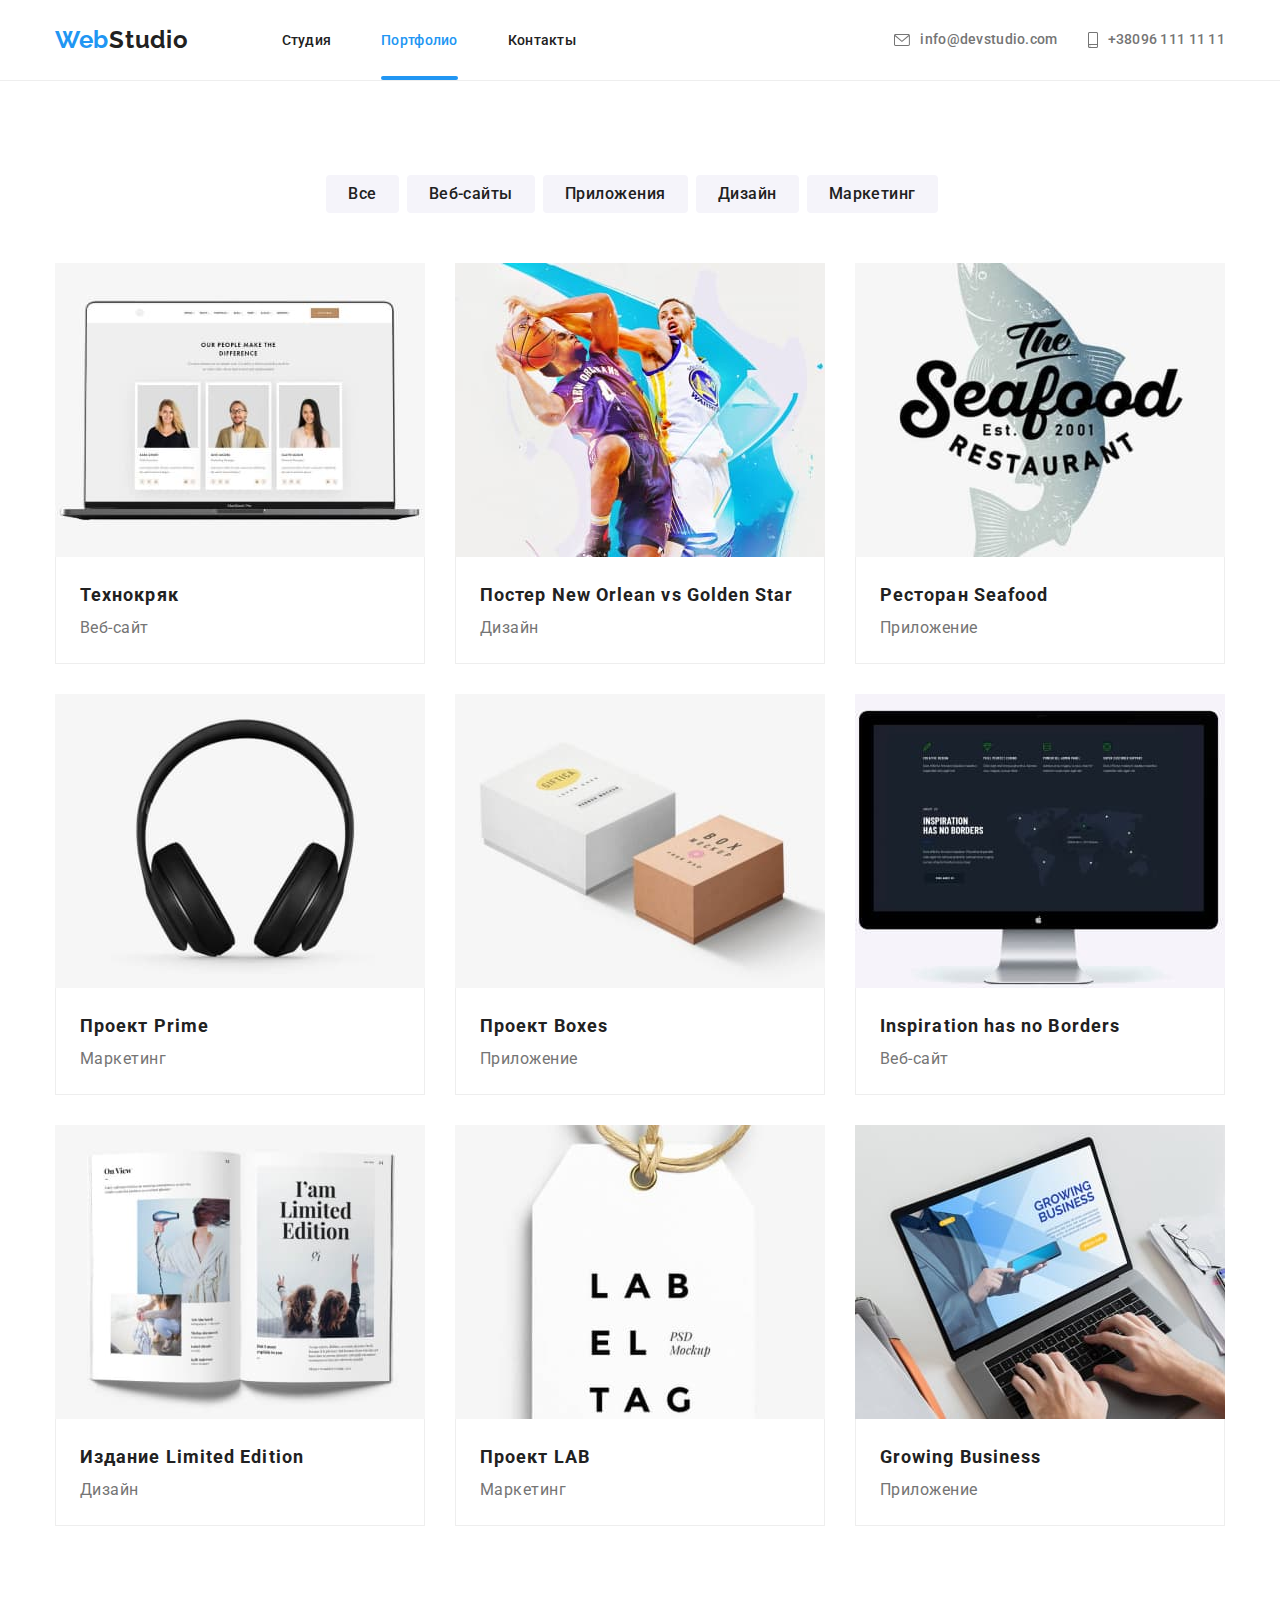
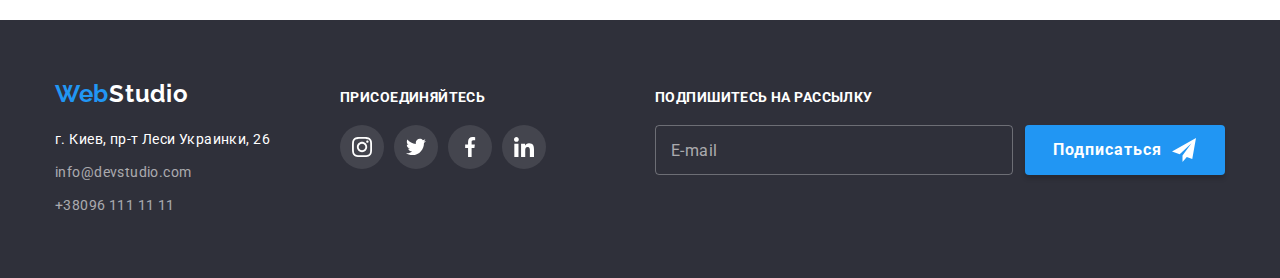
==== commit c63a01a9: "9 save" ====
--- a/portfolio.html
+++ b/portfolio.html
@@ -47,9 +47,11 @@
                         >
                     </li>
                 </ul>
-                <svg class="icon-menu" width="40" height="40">
-                    <use href="./images/icons.svg#icon-menu"></use>
-                </svg>
+                <button class="header__button menu-toggle js-open-menu" type="button" data-menu-open>
+                    <svg class="icon-menu" width="40" height="40">
+                        <use href="./images/icons.svg#icon-menu"></use>
+                    </svg>
+                </button>
             </div>
         </header>
         <main>
@@ -325,5 +327,49 @@
                 </div>
             </div>
         </footer>
+        <div class="options-menu js-menu-container" data-menu>
+            <button type="button" class="options-menu__button menu-toggle js-close-menu" data-menu-close>
+                <svg class="options-menu__icon" width="19px" height="19px">
+                    <use href="./images/icons.svg#vector"></use>
+                </svg>
+            </button>
+            <nav class="options-nav">
+                <ul class="options-nav__list">
+                    <li class="options-nav__item">
+                        <a href="./index.html" class="options-nav__link">Студия</a>
+                    </li>
+                    <li class="options-nav__item">
+                        <a href="./portfolio.html" class="options-nav__link options-nav__link--current">Портфолио</a>
+                    </li>
+                    <li class="options-nav__item">
+                        <a href="#contacts" class="options-nav__link">Контакты</a>
+                    </li>
+                </ul>
+            </nav>
+            <ul class="options-contacts">
+                <li class="options-contacts__item">
+                    <a href="tel:+380961111111" class="options-contacts__link options-contacts__link--tel">+38 096 111 11 11</a>
+                </li>
+                <li class="mobile-contacts__item">
+                    <a href="mailto:info@devstudio.com" class="options-contacts__link options-contacts__link--email">info@devstudio.com</a>
+                </li>
+            </ul>
+            <ul class="options-network">
+                <li class="options-network__item">
+                    <a href="https://instagram.com/" class="options-network__link">Instagram</a>
+                </li>
+
+                <li class="options-network__item">
+                    <a href="https://twitter.com/" class="options-network__link">Twitter</a>
+                </li>
+                <li class="options-network__item">
+                    <a href="https://facebook.com/" class="options-network__link">Facebook</a>
+                </li>
+                <li class="options-network__item">
+                    <a href="https://linkedin.com/" class="options-network__link">LinkedIn</a>
+                </li>
+            </ul>
+        </div>
+        <script src="./js/mobile-menu.js"></script>
     </body>
 </html>
--- a/css/main.min.css
+++ b/css/main.min.css
@@ -1,2 +1,2 @@
-/*! modern-normalize v1.0.0 | MIT License | https://github.com/sindresorhus/modern-normalize */*{margin:0;padding:0}*,*::before,*::after{-webkit-box-sizing:border-box;box-sizing:border-box}:root{-moz-tab-size:4;-o-tab-size:4;tab-size:4}html{line-height:1.15;-webkit-text-size-adjust:100%}body{margin:0;padding:0}body{font-family:system-ui,-apple-system,"Segoe UI",Roboto,Helvetica,Arial,sans-serif,"Apple Color Emoji","Segoe UI Emoji"}hr{height:0;color:inherit}abbr[title]{-webkit-text-decoration:underline dotted;text-decoration:underline dotted}b,strong{font-weight:bolder}code,kbd,samp,pre{font-family:ui-monospace, SFMono-Regular, Consolas, "Liberation Mono", Menlo, monospace}small{font-size:80%}sub,sup{font-size:75%;line-height:0;position:relative;vertical-align:baseline}sub{bottom:-0.25em}sup{top:-0.5em}table{text-indent:0;border-color:inherit}button,input,optgroup,select,textarea{font-family:inherit;font-size:100%;line-height:1.15;margin:0}address{font-style:normal}ul{list-style:none}button,select{text-transform:none}button,[type="button"],[type="reset"],[type="submit"]{-webkit-appearance:button}::-moz-focus-inner{border-style:none;padding:0}:-moz-focusring{outline:1px dotted ButtonText}:-moz-ui-invalid{box-shadow:none}legend{padding:0}progress{vertical-align:baseline}::-webkit-inner-spin-button,::-webkit-outer-spin-button{height:auto}[type="search"]{-webkit-appearance:textfield;outline-offset:-2px}::-webkit-search-decoration{-webkit-appearance:none}::-webkit-file-upload-button{-webkit-appearance:button;font:inherit}summary{display:list-item}:root{--white-text: rgba(255, 255, 255, 1);--black-text: rgba(33, 33, 33, 1);--grey-text: rgba(117, 117, 117, 1);--white-text-op60: rgba(255, 255, 255, 0.6);--blue-text: rgba(33, 150, 243, 1);--hero-background: rgba(47, 48, 58, 1);--team-background: rgba(245, 244, 250, 1);--hero-shadow: rgba(47, 48, 58, 0.4);--footer-bg-items: rgba(255, 255, 255, 0.1)}a{text-decoration:none}body{font-family:'Roboto', sans-serif}img{display:block;max-width:100%;height:auto}.container{padding:0 15px;margin:0 auto;min-width:320px;max-width:480px}@media screen and (min-width: 768px){.container{max-width:768px}}@media screen and (min-width: 1200px){.container{max-width:1200px}}img{display:block;max-width:100%;height:auto}.section__header{color:var(--black-text);font-weight:700;font-size:36px;line-height:1.17;letter-spacing:0.03em;text-align:center}.portfolio{background-color:white;padding-top:60px;padding-bottom:60px}@media screen and (min-width: 1200px){.portfolio{padding-top:94px;padding-bottom:94px}}.logo{font-family:'Raleway', sans-serif;font-weight:700;font-size:24px;line-height:1.17;letter-spacing:0.03em}.logo__studio--blue{color:var(--blue-text)}.header{background-color:white;border-bottom:1px solid #eeeeee}.header__container{position:relative;display:-webkit-box;display:-ms-flexbox;display:flex;-webkit-box-align:center;-ms-flex-align:center;align-items:center}.menu__link,.contacts-head__link,.logo{color:var(--black-text)}.header__nav{display:-webkit-box;display:-ms-flexbox;display:flex;-webkit-box-align:center;-ms-flex-align:center;align-items:center}@media screen and (max-width: 767px){.header__nav{-webkit-box-pack:justify;-ms-flex-pack:justify;justify-content:space-between;width:100%}}.header__logo{padding:16px 0}.menu,.contacts-head{display:-webkit-box;display:-ms-flexbox;display:flex;-webkit-box-align:center;-ms-flex-align:center;align-items:center}@media screen and (max-width: 767px){.menu,.contacts-head{display:none}}.icon-menu{display:-webkit-box;display:-ms-flexbox;display:flex;-webkit-box-align:center;-ms-flex-align:center;align-items:center;margin-left:auto;margin-top:10px;margin-bottom:10px;cursor:pointer}.icon-menu:hover,.icon-menu:focus{fill:var(--blue-text)}@media screen and (min-width: 768px){.icon-menu{display:none}}@media screen and (min-width: 768px){.menu{display:-webkit-box;display:-ms-flexbox;display:flex;margin-left:88px}}@media screen and (min-width: 1200px){.menu{margin-left:93px}}.menu__item:not(:first-child){margin-left:50px}.menu__link--current,.menu__link{display:block;padding-top:32px;padding-bottom:32px;-webkit-transition:color 250ms cubic-bezier(0.4, 0, 0.2, 1),fill 250ms cubic-bezier(0.4, 0, 0.2, 1);transition:color 250ms cubic-bezier(0.4, 0, 0.2, 1),fill 250ms cubic-bezier(0.4, 0, 0.2, 1)}.menu__link{font-weight:500;font-size:14px;line-height:1.17;letter-spacing:0.02em}.menu__link--current,.menu__link:hover,.menu__link:focus{color:var(--blue-text)}.menu__link--current{position:relative}.menu__link--current::after{position:absolute;display:block;content:'';width:100%;height:4px;background-color:var(--blue-text);border-radius:2px;bottom:0}.contacts-head{margin-left:auto}@media screen and (max-width: 480px){.contacts-head{display:none}}@media screen and (min-width: 768px){.contacts-head{display:list-item}}@media screen and (min-width: 1200px){.contacts-head{display:-webkit-box;display:-ms-flexbox;display:flex}}@media screen and (max-width: 1199px){.contacts-head__item:not(:last-child){margin-bottom:10px}}@media screen and (min-width: 1200px){.contacts-head__item:not(:last-child){margin-right:30px}}@media screen and (max-width: 1199px){.contacts-head__mail-icon{width:14px;height:10px}}@media screen and (max-width: 1199px){.contacts-head__phone-icon{width:10px;height:14px}}.contacts-head__link{display:-webkit-box;display:-ms-flexbox;display:flex;-webkit-box-align:center;-ms-flex-align:center;align-items:center;color:var(--grey-text);font-family:'Roboto', sans-serif;font-weight:500;font-size:12px;line-height:1.16;letter-spacing:0.02em;-webkit-transition:color 250ms cubic-bezier(0.4, 0, 0.2, 1),fill 250ms cubic-bezier(0.4, 0, 0.2, 1);transition:color 250ms cubic-bezier(0.4, 0, 0.2, 1),fill 250ms cubic-bezier(0.4, 0, 0.2, 1)}.contacts-head__link:hover,.contacts-head__link:focus{color:var(--blue-text);fill:var(--blue-text)}@media screen and (min-width: 1200px){.contacts-head__link{padding-top:32px;padding-bottom:32px;font-size:14px;font-weight:500;line-height:1.14}}.contacts-head__mail-icon,.contacts-head__phone-icon{margin-right:10px;fill:currentColor}.header__button{background-color:transparent;border:none;outline:none}.footer{background-color:var(--hero-background);padding-top:60px;padding-bottom:60px}@media screen and (min-width: 768px) and (max-width: 1199px){.footer{padding:70px 0 50px}}@media screen and (min-width: 768px) and (max-width: 1199px){.footer__container{padding:0 74px 0 61px}}@media screen and (min-width: 1200px){.footer__container{display:-webkit-box;display:-ms-flexbox;display:flex;-webkit-box-align:baseline;-ms-flex-align:baseline;align-items:baseline;-webkit-box-pack:justify;-ms-flex-pack:justify;justify-content:space-between}}.footer__wrapp{display:-webkit-box;display:-ms-flexbox;display:flex;-webkit-box-orient:vertical;-webkit-box-direction:normal;-ms-flex-direction:column;flex-direction:column;-webkit-box-align:center;-ms-flex-align:center;align-items:center}@media screen and (min-width: 768px){.footer__wrapp{-webkit-box-orient:horizontal;-webkit-box-direction:normal;-ms-flex-direction:row;flex-direction:row;-webkit-box-pack:justify;-ms-flex-pack:justify;justify-content:space-between;margin-bottom:60px;-webkit-box-align:start;-ms-flex-align:start;align-items:flex-start}}@media screen and (min-width: 1200px){.footer__wrapp{-webkit-box-align:baseline;-ms-flex-align:baseline;align-items:baseline;margin-bottom:0}}@media screen and (max-width: 1199px){.footer__main{display:-webkit-box;display:-ms-flexbox;display:flex;-webkit-box-orient:vertical;-webkit-box-direction:normal;-ms-flex-direction:column;flex-direction:column;-webkit-box-align:center;-ms-flex-align:center;align-items:center}}.footer a{color:var(--white-text)}.adress__text{color:var(--white-text);font-weight:400;font-size:14px;line-height:1.71;letter-spacing:0.03em;margin-top:20px}.address__list a{color:var(--white-text-op60);font-family:'Roboto', sans-serif;font-weight:400;font-size:14px;line-height:1.71;letter-spacing:0.03em}.address__list a:hover,.address__list a:focus{color:var(--blue-text)}.address__list li{padding-top:8px;text-align:center}@media screen and (min-width: 1200px){.address__list li{padding-top:9px;text-align:start}}.follow-us{margin-top:60px}@media screen and (min-width: 767px){.follow-us{margin-top:0}}@media screen and (max-width: 1199px){.follow-us{display:-webkit-box;display:-ms-flexbox;display:flex;-webkit-box-orient:vertical;-webkit-box-direction:normal;-ms-flex-direction:column;flex-direction:column;-webkit-box-align:center;-ms-flex-align:center;align-items:center}}@media screen and (min-width: 1200px){.follow-us{margin-left:70px}}.follow-us__list{display:-webkit-box;display:-ms-flexbox;display:flex}.follow-us__title,.sign-us__title{font-family:'Roboto', sans-serif;font-weight:700;font-size:14px;line-height:1.17;letter-spacing:0.03em;color:var(--white-text);text-transform:uppercase;margin-bottom:20px}.follow-us__item:not(:last-child){margin-right:10px}.follow-us__link{display:-webkit-box;display:-ms-flexbox;display:flex;-webkit-box-pack:center;-ms-flex-pack:center;justify-content:center;-webkit-box-align:center;-ms-flex-align:center;align-items:center;width:44px;height:44px;color:var(--white-text);border-radius:50%;background-color:var(--footer-bg-items);-webkit-transition:background-color 250ms cubic-bezier(0.4, 0, 0.2, 1);transition:background-color 250ms cubic-bezier(0.4, 0, 0.2, 1)}.follow-us__link:hover,.follow-us__link:focus{background-color:var(--blue-text)}.follow-us__svg{fill:currentColor}.address__link{color:var(--white-text-op60);-webkit-transition:color 250ms cubic-bezier(0.4, 0, 0.2, 1);transition:color 250ms cubic-bezier(0.4, 0, 0.2, 1)}.sign-us{display:-webkit-box;display:-ms-flexbox;display:flex;-webkit-box-orient:vertical;-webkit-box-direction:normal;-ms-flex-direction:column;flex-direction:column;-webkit-box-align:center;-ms-flex-align:center;align-items:center;margin-top:60px}@media screen and (min-width: 1200px){.sign-us{margin-top:0;margin-left:93px;-webkit-box-align:baseline;-ms-flex-align:baseline;align-items:baseline}}.sign-us__form{display:-webkit-box;display:-ms-flexbox;display:flex;-webkit-box-orient:vertical;-webkit-box-direction:normal;-ms-flex-direction:column;flex-direction:column;-webkit-box-align:center;-ms-flex-align:center;align-items:center;width:100%}@media screen and (min-width: 1200px){.sign-us__form{-webkit-box-orient:horizontal;-webkit-box-direction:normal;-ms-flex-direction:row;flex-direction:row;-webkit-box-align:center;-ms-flex-align:center;align-items:center}}.sign-us__input{width:100%;height:50px;padding:16px 15px;font-size:16px;line-height:1.25;letter-spacing:0.03em;color:var(--white-text);border-radius:4px;border:1px solid rgba(255,255,255,0.3);background-color:transparent;-webkit-transition:border-color 250ms cubic-bezier(0.4, 0, 0.2, 1);transition:border-color 250ms cubic-bezier(0.4, 0, 0.2, 1)}.sign-us__input::-webkit-input-placeholder{color:var(--white-text-op60)}.sign-us__input:-ms-input-placeholder{color:var(--white-text-op60)}.sign-us__input::-ms-input-placeholder{color:var(--white-text-op60)}.sign-us__input::placeholder{color:var(--white-text-op60)}.sign-us__input:focus{outline:none;border-color:var(--blue-text)}@media screen and (min-width: 768px){.sign-us__input{width:450px}}@media screen and (min-width: 1200px){.sign-us__input{width:358px}}.sign-us__button{display:-webkit-box;display:-ms-flexbox;display:flex;width:200px;-webkit-box-align:center;-ms-flex-align:center;align-items:center;padding:10px 28px;font-weight:700;font-size:16px;line-height:1.88;letter-spacing:0.06em;color:var(--white-text);border-radius:4px;background-color:var(--blue-text);-webkit-box-shadow:0px 4px 4px rgba(0,0,0,0.15);box-shadow:0px 4px 4px rgba(0,0,0,0.15);border:none;cursor:pointer;margin-top:20px}@media screen and (min-width: 1200px){.sign-us__button{margin-top:0;margin-left:12px}}.sign-us__svg{margin-left:10px}.options-menu{position:fixed;left:0;top:0;background-color:white;-webkit-transform:translateX(100%);transform:translateX(100%);width:100vw;-webkit-transition:-webkit-transform 250ms cubic-bezier(0.4, 0, 0.2, 1);transition:-webkit-transform 250ms cubic-bezier(0.4, 0, 0.2, 1);transition:transform 250ms cubic-bezier(0.4, 0, 0.2, 1);transition:transform 250ms cubic-bezier(0.4, 0, 0.2, 1), -webkit-transform 250ms cubic-bezier(0.4, 0, 0.2, 1)}@media screen and (min-width: 768px){.options-menu{display:none}}.is-open{-webkit-transform:translateX(0);transform:translateX(0)}.hero{background-color:var(--hero-background);background-repeat:no-repeat;background-size:cover;background-position:center;height:400px;margin-left:auto;margin-right:auto;color:var(--white-text);text-align:center;padding-top:118px;padding-bottom:118px}@media screen and (min-width: 1200px){.hero{height:600px;padding-top:200px;padding-bottom:200px}}.hero__title{text-transform:uppercase;font-weight:900;font-size:26px;line-height:1.61;letter-spacing:0.06em}@media screen and (min-width: 1200px){.hero__title{font-size:44px;line-height:1.36}}.hero__button{border:var(--blue-text);background:var(--blue-text);color:var(--white-text);font-family:'Roboto', sans-serif;font-weight:700;font-size:16px;line-height:1.87;letter-spacing:0.06em;margin-top:30px;padding:10px 32px;border-radius:4px;cursor:pointer}.order__backdrop{position:fixed;top:0;left:0;z-index:auto;width:100%;height:100%;background-color:rgba(0,0,0,0.2);opacity:1;-webkit-transition:opacity 250ms cubic-bezier(0.4, 0, 0.2, 1),visibility 250ms cubic-bezier(0.4, 0, 0.2, 1);transition:opacity 250ms cubic-bezier(0.4, 0, 0.2, 1),visibility 250ms cubic-bezier(0.4, 0, 0.2, 1)}.order__modal{position:absolute;z-index:auto;top:50%;left:50%;-webkit-transform:translate(-50%, -50%) scale(1);transform:translate(-50%, -50%) scale(1);background-color:var(--white-text);width:528px;border-radius:4px;padding:40px;-webkit-box-shadow:0px 1px 3px rgba(0,0,0,0.12),0px 1px 1px rgba(0,0,0,0.14),0px 2px 1px rgba(0,0,0,0.2);box-shadow:0px 1px 3px rgba(0,0,0,0.12),0px 1px 1px rgba(0,0,0,0.14),0px 2px 1px rgba(0,0,0,0.2);-webkit-transition:-webkit-transform 250ms cubic-bezier(0.4, 0, 0.2, 1);transition:-webkit-transform 250ms cubic-bezier(0.4, 0, 0.2, 1);transition:transform 250ms cubic-bezier(0.4, 0, 0.2, 1);transition:transform 250ms cubic-bezier(0.4, 0, 0.2, 1), -webkit-transform 250ms cubic-bezier(0.4, 0, 0.2, 1)}@media screen and (min-width: 1200px){.order__modal{min-height:581px}}@media screen and (max-width: 1199px){.order__modal{width:450px;min-height:609px}}@media screen and (max-width: 479px){.order__modal{width:calc(100% - 30px)}}.is-hidden .order__modal{-webkit-transform:translate(-50%, -50%) scale(0.9);transform:translate(-50%, -50%) scale(0.9)}.is-hidden{opacity:0;visibility:hidden;pointer-events:none}.order__close-button{display:-webkit-box;display:-ms-flexbox;display:flex;-webkit-box-pack:center;-ms-flex-pack:center;justify-content:center;-webkit-box-align:center;-ms-flex-align:center;align-items:center;position:absolute;top:8px;right:8px;width:30px;height:30px;border-radius:50%;border:1px solid rgba(0,0,0,0.1);background-color:var(--white-text);cursor:pointer}.order__close-button:hover .order__close-svg,.order__close-button:focus .order__close-svg{fill:var(--blue-text)}.order__close-button:active{outline:none}.order__close-svg{-webkit-transition:fill 250ms cubic-bezier(0.4, 0, 0.2, 1);transition:fill 250ms cubic-bezier(0.4, 0, 0.2, 1)}.order__form{display:-webkit-box;display:-ms-flexbox;display:flex;-webkit-box-orient:vertical;-webkit-box-direction:normal;-ms-flex-direction:column;flex-direction:column;margin-top:28px}.order__text{font-family:'Roboto', sans-serif;font-weight:700;font-size:20px;line-height:1.5;letter-spacing:0.03em;text-align:center}@media screen and (min-width: 1200px){.order__text{line-height:1.17}}.form__label{position:relative;display:block;margin-bottom:28px}.form__label--text{position:relative;display:block;margin-bottom:20px}.form__name{position:absolute;top:-18px;font-family:'Roboto', sans-serif;font-weight:400;font-size:12px;line-height:1.17;letter-spacing:0.01em;color:var(--grey-text)}.form__input{position:relative;display:block;width:100%;height:40px;border:1px solid rgba(33,33,33,0.2);border-radius:4px;padding:11px 12px 11px 42px}.form__input:focus{outline:none;border-color:var(--blue-text)}.form__input:focus ~ .form__svg{fill:var(--blue-text)}.form__textarea{display:block;resize:none;width:100%;min-height:120px;border:1px solid rgba(33,33,33,0.2);border-radius:4px;padding:12px 16px}.form__textarea::-webkit-input-placeholder{font-family:'Roboto', sans-serif;font-weight:400;font-size:14px;line-height:1.17;letter-spacing:0.01em;color:rgba(117,117,117,0.5)}.form__textarea:-ms-input-placeholder{font-family:'Roboto', sans-serif;font-weight:400;font-size:14px;line-height:1.17;letter-spacing:0.01em;color:rgba(117,117,117,0.5)}.form__textarea::-ms-input-placeholder{font-family:'Roboto', sans-serif;font-weight:400;font-size:14px;line-height:1.17;letter-spacing:0.01em;color:rgba(117,117,117,0.5)}.form__textarea::placeholder{font-family:'Roboto', sans-serif;font-weight:400;font-size:14px;line-height:1.17;letter-spacing:0.01em;color:rgba(117,117,117,0.5)}.form__textarea:focus{outline:none;border-color:var(--blue-text)}.form__svg{position:absolute;bottom:11px;left:12px}.agreement__text{-webkit-box-align:center;-ms-flex-align:center;align-items:center;font-family:'Roboto', sans-serif;font-weight:400;font-size:12px;line-height:1.17;letter-spacing:0.03em;color:#757575;cursor:pointer}.agreement__text::before{margin-right:8px;content:'';display:inline-block;width:16px;height:15px;background-image:url(../images/icon-uncheck.svg);background-size:cover;border-radius:2px}@media screen and (min-width: 480px){.agreement__text{display:-webkit-box;display:-ms-flexbox;display:flex}}@media screen and (min-width: 1200px){.agreement__text{font-size:14px;line-height:1.71}}.agreement__link{color:var(--blue-text);text-decoration:underline}.agreement__check{position:absolute;width:1px;height:1px;margin:-1px;border:0;padding:0;white-space:nowrap;-webkit-clip-path:inset(100%);clip-path:inset(100%);clip:rect(0 0 0 0);overflow:hidden}.agreement__check:checked+.agreement__text::before{background-color:var(--blue-text);background-image:url(../images/icon-check.svg);background-size:cover;border-radius:2px}@media screen and (min-width: 1200px){.agreement{display:-webkit-box;display:-ms-flexbox;display:flex;-webkit-box-pack:center;-ms-flex-pack:center;justify-content:center}}.form__button{display:block;margin:0 auto;width:200px;height:50px;border:var(--blue-text);background:var(--blue-text);color:var(--white-text);font-family:'Roboto', sans-serif;font-weight:700;font-size:16px;line-height:1.87;letter-spacing:0.06em;margin-top:30px;padding:10px 55px;border-radius:4px;-webkit-box-shadow:0px 4px 4px rgba(0,0,0,0.15);box-shadow:0px 4px 4px rgba(0,0,0,0.15);cursor:pointer}.section--advantages{background-color:white;padding-top:60px;padding-bottom:60px}@media screen and (min-width: 1200px){.section--advantages{padding-top:94px;padding-bottom:94px}}@media screen and (max-width: 767px){.advantages-list__item:not(:last-child){margin-bottom:30px}}.advantages-list__item{width:100%}@media screen and (min-width: 768px){.advantages-list{display:-webkit-box;display:-ms-flexbox;display:flex;-ms-flex-wrap:wrap;flex-wrap:wrap;margin-top:-30px;margin-left:-30px}}@media screen and (min-width: 768px){.advantages-list__item{-ms-flex-preferred-size:calc(100% / 2 - 30px);flex-basis:calc(100% / 2 - 30px);margin-top:30px;margin-left:30px}}@media screen and (min-width: 1200px){.advantages-list__item{-ms-flex-preferred-size:calc(100% / 4 - 30px);flex-basis:calc(100% / 4 - 30px)}}.advantages-list__icons{margin-bottom:30px;display:-webkit-box;display:-ms-flexbox;display:flex;-webkit-box-pack:center;-ms-flex-pack:center;justify-content:center;-webkit-box-align:center;-ms-flex-align:center;align-items:center;width:100%;height:120px;border-radius:4px;background-color:#f5f4fa}.advantages-list__title{color:var(--black-text);font-weight:700;font-size:14px;line-height:1.17;letter-spacing:0.03em;text-transform:uppercase;margin-bottom:10px;text-align:center}.advantages-list__text{color:var(--grey-text);font-weight:400;font-size:14px;line-height:1.71;letter-spacing:0.03em}.section--we-doing{background-color:white;padding-top:0;padding-bottom:94px}@media screen and (max-width: 1199px){.section--we-doing{display:none}}.we-doing__list{display:-webkit-box;display:-ms-flexbox;display:flex}.we-doing__list .we-doing__item{-ms-flex-preferred-size:calc(100% / 3);flex-basis:calc(100% / 3);margin-top:50px}.we-doing__item:not(:last-child){margin-right:30px}.we-doing__thumb{position:relative;height:294px}.we-doing__list{width:100%;height:100%;-o-object-fit:cover;object-fit:cover}.we-doing__text{position:absolute;bottom:0;width:100%;font-weight:500;font-size:14px;line-height:1.14;letter-spacing:0.03em;text-transform:uppercase;text-align:center;padding-top:27px;padding-bottom:27px;color:var(--white-text);background-color:rgba(47,48,58,0.8)}.section--team{background-color:var(--team-background);padding-top:60px;padding-bottom:60px}@media screen and (min-width: 1200px){.section--team{padding-top:94px;padding-bottom:94px}}.section__header--team{color:var(--black-text);font-weight:700;font-size:28px;line-height:1.17;letter-spacing:0.03em;text-align:center;margin-bottom:30px}@media screen and (min-width: 1200px){.section__header--team{font-size:36px;margin-bottom:50px}}.team-list__thumb{max-height:460px}@media screen and (min-width: 768px){.team-list__thumb{height:374px}}@media screen and (min-width: 1200px){.team-list__thumb{height:260px}}@media screen and (min-width: 768px){.team-list{margin-top:-30px;margin-left:-30px;display:-webkit-box;display:-ms-flexbox;display:flex;-ms-flex-wrap:wrap;flex-wrap:wrap}}.team-list__images{width:100%;height:auto;-o-object-fit:cover;object-fit:cover}.team-list__items{margin-top:30px}@media screen and (min-width: 768px){.team-list__items{margin-top:30px;margin-left:30px}}@media screen and (min-width: 768px) and (max-width: 1199px){.team-list__items{-ms-flex-preferred-size:calc(100% / 2 - 30px);flex-basis:calc(100% / 2 - 30px)}}@media screen and (min-width: 1200px){.team-list__items{-ms-flex-preferred-size:calc(100% / 4 - 30px);flex-basis:calc(100% / 4 - 30px)}}.team-list__names{color:var(--black-text);font-weight:500;font-size:16px;line-height:1.17;letter-spacing:0.03em;text-align:center;margin-top:30px;margin-bottom:10px}.team-list__profession{color:var(--grey-text);font-weight:400;font-size:16px;line-height:1.17;letter-spacing:0.03em;text-align:center}.team-list__cards{background-color:var(--white-text);padding-bottom:30px;border-bottom-left-radius:4px;border-bottom-right-radius:4px;-webkit-box-shadow:0px 1px 3px rgba(0,0,0,0.12),0px 1px 1px rgba(0,0,0,0.14),0px 2px 1px rgba(0,0,0,0.2);box-shadow:0px 1px 3px rgba(0,0,0,0.12),0px 1px 1px rgba(0,0,0,0.14),0px 2px 1px rgba(0,0,0,0.2)}.team-contacts{display:-webkit-box;display:-ms-flexbox;display:flex;-webkit-box-pack:center;-ms-flex-pack:center;justify-content:center;-webkit-box-align:center;-ms-flex-align:center;align-items:center;margin-top:16px}.team-contacts__item:not(:last-child){margin-right:10px}.team-contacts__link{display:-webkit-box;display:-ms-flexbox;display:flex;-webkit-box-pack:center;-ms-flex-pack:center;justify-content:center;-webkit-box-align:center;-ms-flex-align:center;align-items:center;width:44px;height:44px;color:#afb1b8;border-radius:50%;-webkit-transition:background-color 250ms cubic-bezier(0.4, 0, 0.2, 1);transition:background-color 250ms cubic-bezier(0.4, 0, 0.2, 1)}.team-contacts__link:hover,.team-contacts__link:focus{background-color:var(--blue-text);color:var(--white-text)}.team-contacts__svg{fill:currentColor}.section--clients{text-align:center;background-color:white;padding-top:60px;padding-bottom:60px}@media screen and (min-width: 1200px){.section--clients{padding-top:94px;padding-bottom:94px}}.section__header--clients{color:var(--black-text);font-weight:700;font-size:28px;line-height:1.17;letter-spacing:0.03em;text-align:center;margin-bottom:30px}@media screen and (min-width: 1200px){.section__header--clients{font-size:36px;margin-bottom:50px}}.clients-list{display:-webkit-box;display:-ms-flexbox;display:flex;-ms-flex-wrap:wrap;flex-wrap:wrap;-webkit-box-pack:center;-ms-flex-pack:center;justify-content:center;margin-left:-30px;margin-top:-30px}.clients-list__item{margin-top:30px;margin-left:30px}.clients-list__link{display:-webkit-box;display:-ms-flexbox;display:flex;-webkit-box-pack:center;-ms-flex-pack:center;justify-content:center;-webkit-box-align:center;-ms-flex-align:center;align-items:center;width:210px;height:90px;color:#afb1b8;border-radius:4px;border:1px solid #afb1b8;-webkit-transition:color 250ms cubic-bezier(0.4, 0, 0.2, 1),fill 250ms cubic-bezier(0.4, 0, 0.2, 1);transition:color 250ms cubic-bezier(0.4, 0, 0.2, 1),fill 250ms cubic-bezier(0.4, 0, 0.2, 1)}.clients-list__link:hover,.clients-list__link:focus{color:var(--blue-text);border:1px solid var(--blue-text)}@media screen and (min-width: 768px) and (max-width: 1199px){.clients-list__link{width:226px}}@media screen and (min-width: 1200px){.clients-list__link{width:170px}}.clients-list__svg{fill:currentColor}.portfolio-list{display:-webkit-box;display:-ms-flexbox;display:flex;-ms-flex-wrap:wrap;flex-wrap:wrap;margin-bottom:40px;margin-top:-15px;margin-left:-8px}@media screen and (min-width: 768px){.portfolio-list{margin-bottom:30px;-webkit-box-pack:center;-ms-flex-pack:center;justify-content:center}}@media screen and (min-width: 1200px){.portfolio-list{margin-bottom:50px}}.portfolio-list__item{margin-top:15px;margin-right:8px}.portfolio-list__button{padding:6px 22px;border-radius:4px;border:var(--team-background);background:var(--team-background);color:var(--black-text);font-family:'Roboto', sans-serif;font-weight:500;font-size:16px;line-height:1.62;letter-spacing:0.03em;cursor:pointer;-webkit-transition:background-color 250ms cubic-bezier(0.4, 0, 0.2, 1);transition:background-color 250ms cubic-bezier(0.4, 0, 0.2, 1)}.portfolio-list__button:hover,.portfolio-list__button:focus{color:var(--white-text);background-color:var(--blue-text);-webkit-box-shadow:0px 3px 1px rgba(0,0,0,0.1),0px 1px 2px rgba(0,0,0,0.08),0px 2px 2px rgba(0,0,0,0.12);box-shadow:0px 3px 1px rgba(0,0,0,0.1),0px 1px 2px rgba(0,0,0,0.08),0px 2px 2px rgba(0,0,0,0.12)}@media screen and (min-width: 768px){.card-set{display:-webkit-box;display:-ms-flexbox;display:flex;-ms-flex-wrap:wrap;flex-wrap:wrap;margin-left:-30px;margin-top:-30px}}@media screen and (max-width: 767px){.card-set__item{width:100%}}@media screen and (min-width: 768px){.card-set__item{-ms-flex-preferred-size:calc(100% / 2 - 30px);flex-basis:calc(100% / 2 - 30px);margin-left:30px;margin-top:30px}}@media screen and (min-width: 1200px){.card-set__item{-ms-flex-preferred-size:calc(100% / 3 - 30px);flex-basis:calc(100% / 3 - 30px);margin-left:30px;margin-top:30px}}@media screen and (max-width: 767px){.card-set__item:not(:last-child){margin-bottom:30px}}.card-set__link{display:-webkit-box;display:-ms-flexbox;display:flex;-webkit-box-orient:vertical;-webkit-box-direction:normal;-ms-flex-direction:column;flex-direction:column;height:100%}.card-set__image{width:100%}.card-set__content{-webkit-box-flex:1;-ms-flex-positive:1;flex-grow:1;border-bottom:1px solid #eeeeee;border-right:1px solid #eeeeee;border-left:1px solid #eeeeee;padding:20px 24px}.card-set__title{color:var(--black-text);font-weight:700;font-size:18px;line-height:2;letter-spacing:0.06em}.card-set__text{color:var(--grey-text);font-weight:400;font-size:16px;line-height:1.87;letter-spacing:0.03em}.card-set__thumb{position:relative;overflow:hidden;height:294}@media screen and (max-width: 479px){.card-set__thumb{height:auto}}.card-set__overlay{position:absolute;top:100%;left:0;width:100%;height:100%;padding:63px 24px;font-size:18px;line-height:1.56;letter-spacing:0.03em;-webkit-transition:-webkit-transform 250ms cubic-bezier(0.4, 0, 0.2, 1);transition:-webkit-transform 250ms cubic-bezier(0.4, 0, 0.2, 1);transition:transform 250ms cubic-bezier(0.4, 0, 0.2, 1);transition:transform 250ms cubic-bezier(0.4, 0, 0.2, 1), -webkit-transform 250ms cubic-bezier(0.4, 0, 0.2, 1);background-color:rgba(33,150,243,0.9);color:var(--white-text)}.card-set__item:hover .card-set__overlay,.card-set__item:focus .card-set__overlay{-webkit-transform:translateY(-100%);transform:translateY(-100%)}.card-set__item:hover,.card-set__item:focus{outline:none;-webkit-box-shadow:0px 1px 1px rgba(0,0,0,0.12),0px 4px 4px rgba(0,0,0,0.06),1px 4px 6px rgba(0,0,0,0.16);box-shadow:0px 1px 1px rgba(0,0,0,0.12),0px 4px 4px rgba(0,0,0,0.06),1px 4px 6px rgba(0,0,0,0.16)}
+/*! modern-normalize v1.0.0 | MIT License | https://github.com/sindresorhus/modern-normalize */*{margin:0;padding:0}*,*::before,*::after{-webkit-box-sizing:border-box;box-sizing:border-box}:root{-moz-tab-size:4;-o-tab-size:4;tab-size:4}html{line-height:1.15;-webkit-text-size-adjust:100%}body{margin:0;padding:0}body{font-family:system-ui,-apple-system,"Segoe UI",Roboto,Helvetica,Arial,sans-serif,"Apple Color Emoji","Segoe UI Emoji"}hr{height:0;color:inherit}abbr[title]{-webkit-text-decoration:underline dotted;text-decoration:underline dotted}b,strong{font-weight:bolder}code,kbd,samp,pre{font-family:ui-monospace, SFMono-Regular, Consolas, "Liberation Mono", Menlo, monospace}small{font-size:80%}sub,sup{font-size:75%;line-height:0;position:relative;vertical-align:baseline}sub{bottom:-0.25em}sup{top:-0.5em}table{text-indent:0;border-color:inherit}button,input,optgroup,select,textarea{font-family:inherit;font-size:100%;line-height:1.15;margin:0}address{font-style:normal}ul{list-style:none}button,select{text-transform:none}button,[type="button"],[type="reset"],[type="submit"]{-webkit-appearance:button}::-moz-focus-inner{border-style:none;padding:0}:-moz-focusring{outline:1px dotted ButtonText}:-moz-ui-invalid{box-shadow:none}legend{padding:0}progress{vertical-align:baseline}::-webkit-inner-spin-button,::-webkit-outer-spin-button{height:auto}[type="search"]{-webkit-appearance:textfield;outline-offset:-2px}::-webkit-search-decoration{-webkit-appearance:none}::-webkit-file-upload-button{-webkit-appearance:button;font:inherit}summary{display:list-item}:root{--white-text: rgba(255, 255, 255, 1);--black-text: rgba(33, 33, 33, 1);--grey-text: rgba(117, 117, 117, 1);--white-text-op60: rgba(255, 255, 255, 0.6);--blue-text: rgba(33, 150, 243, 1);--hero-background: rgba(47, 48, 58, 1);--team-background: rgba(245, 244, 250, 1);--hero-shadow: rgba(47, 48, 58, 0.4);--footer-bg-items: rgba(255, 255, 255, 0.1)}a{text-decoration:none}body{font-family:'Roboto', sans-serif}img{display:block;max-width:100%;height:auto}.container{padding:0 15px;margin:0 auto;min-width:320px;max-width:480px}@media screen and (min-width: 768px){.container{max-width:768px}}@media screen and (min-width: 1200px){.container{max-width:1200px}}img{display:block;max-width:100%;height:auto}.section__header{color:var(--black-text);font-weight:700;font-size:36px;line-height:1.17;letter-spacing:0.03em;text-align:center}.portfolio{background-color:white;padding-top:60px;padding-bottom:60px}@media screen and (min-width: 1200px){.portfolio{padding-top:94px;padding-bottom:94px}}.logo{font-family:'Raleway', sans-serif;font-weight:700;font-size:24px;line-height:1.17;letter-spacing:0.03em}.logo__studio--blue{color:var(--blue-text)}.header{background-color:white;border-bottom:1px solid #eeeeee}.header__container{position:relative;display:-webkit-box;display:-ms-flexbox;display:flex;-webkit-box-align:center;-ms-flex-align:center;align-items:center}.menu__link,.contacts-head__link,.logo{color:var(--black-text)}.header__nav{display:-webkit-box;display:-ms-flexbox;display:flex;-webkit-box-align:center;-ms-flex-align:center;align-items:center}@media screen and (max-width: 767px){.header__nav{-webkit-box-pack:justify;-ms-flex-pack:justify;justify-content:space-between;width:100%}}.header__logo{padding:16px 0}.menu,.contacts-head{display:-webkit-box;display:-ms-flexbox;display:flex;-webkit-box-align:center;-ms-flex-align:center;align-items:center}@media screen and (max-width: 767px){.menu,.contacts-head{display:none}}.icon-menu{display:-webkit-box;display:-ms-flexbox;display:flex;-webkit-box-align:center;-ms-flex-align:center;align-items:center;margin-left:auto;margin-top:10px;margin-bottom:10px;cursor:pointer;-webkit-transition:fill 250ms cubic-bezier(0.4, 0, 0.2, 1);transition:fill 250ms cubic-bezier(0.4, 0, 0.2, 1)}.icon-menu:hover,.icon-menu:focus{fill:var(--blue-text)}@media screen and (min-width: 768px){.icon-menu{display:none}}@media screen and (min-width: 768px){.menu{display:-webkit-box;display:-ms-flexbox;display:flex;margin-left:88px}}@media screen and (min-width: 1200px){.menu{margin-left:93px}}.menu__item:not(:first-child){margin-left:50px}.menu__link--current,.menu__link{display:block;padding-top:32px;padding-bottom:32px;-webkit-transition:color 250ms cubic-bezier(0.4, 0, 0.2, 1),fill 250ms cubic-bezier(0.4, 0, 0.2, 1);transition:color 250ms cubic-bezier(0.4, 0, 0.2, 1),fill 250ms cubic-bezier(0.4, 0, 0.2, 1)}.menu__link{font-weight:500;font-size:14px;line-height:1.17;letter-spacing:0.02em}.menu__link--current,.menu__link:hover,.menu__link:focus{color:var(--blue-text)}.menu__link--current{position:relative}.menu__link--current::after{position:absolute;display:block;content:'';width:100%;height:4px;background-color:var(--blue-text);border-radius:2px;bottom:0}.contacts-head{margin-left:auto}@media screen and (max-width: 480px){.contacts-head{display:none}}@media screen and (min-width: 768px){.contacts-head{display:list-item}}@media screen and (min-width: 1200px){.contacts-head{display:-webkit-box;display:-ms-flexbox;display:flex}}@media screen and (max-width: 1199px){.contacts-head__item:not(:last-child){margin-bottom:10px}}@media screen and (min-width: 1200px){.contacts-head__item:not(:last-child){margin-right:30px}}@media screen and (max-width: 1199px){.contacts-head__mail-icon{width:14px;height:10px}}@media screen and (max-width: 1199px){.contacts-head__phone-icon{width:10px;height:14px}}.contacts-head__link{display:-webkit-box;display:-ms-flexbox;display:flex;-webkit-box-align:center;-ms-flex-align:center;align-items:center;color:var(--grey-text);font-family:'Roboto', sans-serif;font-weight:500;font-size:12px;line-height:1.16;letter-spacing:0.02em;-webkit-transition:color 250ms cubic-bezier(0.4, 0, 0.2, 1),fill 250ms cubic-bezier(0.4, 0, 0.2, 1);transition:color 250ms cubic-bezier(0.4, 0, 0.2, 1),fill 250ms cubic-bezier(0.4, 0, 0.2, 1)}.contacts-head__link:hover,.contacts-head__link:focus{color:var(--blue-text);fill:var(--blue-text)}@media screen and (min-width: 1200px){.contacts-head__link{padding-top:32px;padding-bottom:32px;font-size:14px;font-weight:500;line-height:1.14}}.contacts-head__mail-icon,.contacts-head__phone-icon{margin-right:10px;fill:currentColor}.header__button{background-color:transparent;border:none;outline:none}.footer{background-color:var(--hero-background);padding-top:60px;padding-bottom:60px}@media screen and (min-width: 768px) and (max-width: 1199px){.footer{padding:70px 0 50px}}@media screen and (min-width: 768px) and (max-width: 1199px){.footer__container{padding:0 74px 0 61px}}@media screen and (min-width: 1200px){.footer__container{display:-webkit-box;display:-ms-flexbox;display:flex;-webkit-box-align:baseline;-ms-flex-align:baseline;align-items:baseline;-webkit-box-pack:justify;-ms-flex-pack:justify;justify-content:space-between}}.footer__wrapp{display:-webkit-box;display:-ms-flexbox;display:flex;-webkit-box-orient:vertical;-webkit-box-direction:normal;-ms-flex-direction:column;flex-direction:column;-webkit-box-align:center;-ms-flex-align:center;align-items:center}@media screen and (min-width: 768px){.footer__wrapp{-webkit-box-orient:horizontal;-webkit-box-direction:normal;-ms-flex-direction:row;flex-direction:row;-webkit-box-pack:justify;-ms-flex-pack:justify;justify-content:space-between;margin-bottom:60px;-webkit-box-align:start;-ms-flex-align:start;align-items:flex-start}}@media screen and (min-width: 1200px){.footer__wrapp{-webkit-box-align:baseline;-ms-flex-align:baseline;align-items:baseline;margin-bottom:0}}@media screen and (max-width: 1199px){.footer__main{display:-webkit-box;display:-ms-flexbox;display:flex;-webkit-box-orient:vertical;-webkit-box-direction:normal;-ms-flex-direction:column;flex-direction:column;-webkit-box-align:center;-ms-flex-align:center;align-items:center}}.footer a{color:var(--white-text)}.adress__text{color:var(--white-text);font-weight:400;font-size:14px;line-height:1.71;letter-spacing:0.03em;margin-top:20px}.address__list a{color:var(--white-text-op60);font-family:'Roboto', sans-serif;font-weight:400;font-size:14px;line-height:1.71;letter-spacing:0.03em}.address__list a:hover,.address__list a:focus{color:var(--blue-text)}.address__list li{padding-top:8px;text-align:center}@media screen and (min-width: 1200px){.address__list li{padding-top:9px;text-align:start}}.follow-us{margin-top:60px}@media screen and (min-width: 767px){.follow-us{margin-top:0}}@media screen and (max-width: 1199px){.follow-us{display:-webkit-box;display:-ms-flexbox;display:flex;-webkit-box-orient:vertical;-webkit-box-direction:normal;-ms-flex-direction:column;flex-direction:column;-webkit-box-align:center;-ms-flex-align:center;align-items:center}}@media screen and (min-width: 1200px){.follow-us{margin-left:70px}}.follow-us__list{display:-webkit-box;display:-ms-flexbox;display:flex}.follow-us__title,.sign-us__title{font-family:'Roboto', sans-serif;font-weight:700;font-size:14px;line-height:1.17;letter-spacing:0.03em;color:var(--white-text);text-transform:uppercase;margin-bottom:20px}.follow-us__item:not(:last-child){margin-right:10px}.follow-us__link{display:-webkit-box;display:-ms-flexbox;display:flex;-webkit-box-pack:center;-ms-flex-pack:center;justify-content:center;-webkit-box-align:center;-ms-flex-align:center;align-items:center;width:44px;height:44px;color:var(--white-text);border-radius:50%;background-color:var(--footer-bg-items);-webkit-transition:background-color 250ms cubic-bezier(0.4, 0, 0.2, 1);transition:background-color 250ms cubic-bezier(0.4, 0, 0.2, 1)}.follow-us__link:hover,.follow-us__link:focus{background-color:var(--blue-text)}.follow-us__svg{fill:currentColor}.address__link{color:var(--white-text-op60);-webkit-transition:color 250ms cubic-bezier(0.4, 0, 0.2, 1);transition:color 250ms cubic-bezier(0.4, 0, 0.2, 1)}.sign-us{display:-webkit-box;display:-ms-flexbox;display:flex;-webkit-box-orient:vertical;-webkit-box-direction:normal;-ms-flex-direction:column;flex-direction:column;-webkit-box-align:center;-ms-flex-align:center;align-items:center;margin-top:60px}@media screen and (min-width: 1200px){.sign-us{margin-top:0;margin-left:93px;-webkit-box-align:baseline;-ms-flex-align:baseline;align-items:baseline}}.sign-us__form{display:-webkit-box;display:-ms-flexbox;display:flex;-webkit-box-orient:vertical;-webkit-box-direction:normal;-ms-flex-direction:column;flex-direction:column;-webkit-box-align:center;-ms-flex-align:center;align-items:center;width:100%}@media screen and (min-width: 1200px){.sign-us__form{-webkit-box-orient:horizontal;-webkit-box-direction:normal;-ms-flex-direction:row;flex-direction:row;-webkit-box-align:center;-ms-flex-align:center;align-items:center}}.sign-us__input{width:100%;height:50px;padding:16px 15px;font-size:16px;line-height:1.25;letter-spacing:0.03em;color:var(--white-text);border-radius:4px;border:1px solid rgba(255,255,255,0.3);background-color:transparent;-webkit-transition:border-color 250ms cubic-bezier(0.4, 0, 0.2, 1);transition:border-color 250ms cubic-bezier(0.4, 0, 0.2, 1)}.sign-us__input::-webkit-input-placeholder{color:var(--white-text-op60)}.sign-us__input:-ms-input-placeholder{color:var(--white-text-op60)}.sign-us__input::-ms-input-placeholder{color:var(--white-text-op60)}.sign-us__input::placeholder{color:var(--white-text-op60)}.sign-us__input:focus{outline:none;border-color:var(--blue-text)}@media screen and (min-width: 768px){.sign-us__input{width:450px}}@media screen and (min-width: 1200px){.sign-us__input{width:358px}}.sign-us__button{display:-webkit-box;display:-ms-flexbox;display:flex;width:200px;-webkit-box-align:center;-ms-flex-align:center;align-items:center;padding:10px 28px;font-weight:700;font-size:16px;line-height:1.88;letter-spacing:0.06em;color:var(--white-text);border-radius:4px;background-color:var(--blue-text);-webkit-box-shadow:0px 4px 4px rgba(0,0,0,0.15);box-shadow:0px 4px 4px rgba(0,0,0,0.15);border:none;cursor:pointer;margin-top:20px}@media screen and (min-width: 1200px){.sign-us__button{margin-top:0;margin-left:12px}}.sign-us__svg{margin-left:10px}.options-menu{position:fixed;left:0;top:0;background-color:white;-webkit-transform:translateX(100%);transform:translateX(100%);width:100vw;height:100vh;padding:48px 40px;-webkit-transition:-webkit-transform 250ms cubic-bezier(0.4, 0, 0.2, 1);transition:-webkit-transform 250ms cubic-bezier(0.4, 0, 0.2, 1);transition:transform 250ms cubic-bezier(0.4, 0, 0.2, 1);transition:transform 250ms cubic-bezier(0.4, 0, 0.2, 1), -webkit-transform 250ms cubic-bezier(0.4, 0, 0.2, 1)}@media screen and (min-width: 768px){.options-menu{display:none}}.is-open{-webkit-transform:translateX(0);transform:translateX(0)}.options-menu__button{position:absolute;top:10px;right:5%;display:-webkit-box;display:-ms-flexbox;display:flex;-webkit-box-align:center;-ms-flex-align:center;align-items:center;border:none;background-color:transparent;padding:11px;cursor:pointer;-webkit-transition:fill 250ms cubic-bezier(0.4, 0, 0.2, 1);transition:fill 250ms cubic-bezier(0.4, 0, 0.2, 1)}.options-menu__button:hover,.options-menu__button:focus{fill:var(--blue-text)}.options-menu__icon{display:block}.options-nav__link{color:var(--black-text);font-weight:500;font-size:40px;line-height:1.17;letter-spacing:0.02em;-webkit-transition:color var(--blue-text) cubic-bezier(0.4, 0, 0.2, 1);transition:color var(--blue-text) cubic-bezier(0.4, 0, 0.2, 1)}.options-nav__link:hover,.options-nav__link:focus{color:var(--blue-text)}.options-nav__link--current{color:var(--blue-text)}.options-contacts__link--tel{color:var(--blue-text);font-weight:500;font-size:34px;line-height:1.17;letter-spacing:0.02em}@media screen and (max-width: 400px){.options-contacts__link--tel{font-size:26px}}.options-contacts__link--email{color:var(--grey-text);font-weight:500;font-size:24px;line-height:1.17;letter-spacing:0.02em}.options-nav__list{margin-bottom:302px}.options-nav__item:not(:last-child){margin-bottom:32px}.options-network{display:-webkit-box;display:-ms-flexbox;display:flex;-webkit-box-align:center;-ms-flex-align:center;align-items:center}.options-network__item{display:-webkit-box;display:-ms-flexbox;display:flex;-webkit-box-align:center;-ms-flex-align:center;align-items:center}.options-network__item:not(:last-child){margin-right:10px}.options-network__item:not(:last-child)::after{content:'';display:inline-block;width:1px;height:22px;background-color:rgba(33,33,33,0.2);margin-left:10px}.options-network__link{color:var(--blue-text);font-weight:500;font-size:18px;line-height:1.22;letter-spacing:0.02em}@media screen and (max-width: 400px){.options-network__link{font-size:12px}}.options-contacts{margin-bottom:64px}.options-contacts__item:not(:last-child){margin-bottom:32px}.hero{background-color:var(--hero-background);background-image:-webkit-gradient(linear, left top, right top, from(rgba(47,48,58,0.4)), to(rgba(47,48,58,0.4))),url(../images/hero-img-480.jpg);background-image:linear-gradient(to right, rgba(47,48,58,0.4), rgba(47,48,58,0.4)),url(../images/hero-img-480.jpg);background-repeat:no-repeat;background-size:cover;background-position:center;height:400px;margin-left:auto;margin-right:auto;color:var(--white-text);text-align:center;padding-top:118px;padding-bottom:118px}@media screen and (min-width: 1200px){.hero{height:600px;padding-top:200px;padding-bottom:200px}}@media screen and (-webkit-min-device-pixel-ratio: 2), screen and (min-resolution: 192dpi), screen and (min-resolution: 2dppx){.hero{background-image:-webkit-gradient(linear, left top, right top, from(rgba(47,48,58,0.4)), to(rgba(47,48,58,0.4))),url(../images/hero-img-480@2x.jpg);background-image:linear-gradient(to right, rgba(47,48,58,0.4), rgba(47,48,58,0.4)),url(../images/hero-img-480@2x.jpg)}}@media screen and (min-width: 480px){.hero{background-image:-webkit-gradient(linear, left top, right top, from(rgba(47,48,58,0.4)), to(rgba(47,48,58,0.4))),url(../images/hero-img-768.jpg);background-image:linear-gradient(to right, rgba(47,48,58,0.4), rgba(47,48,58,0.4)),url(../images/hero-img-768.jpg)}}@media screen and (min-width: 480px) and (-webkit-min-device-pixel-ratio: 2), screen and (min-width: 480px) and (min-resolution: 192dpi), screen and (min-width: 480px) and (min-resolution: 2dppx){.hero{background-image:-webkit-gradient(linear, left top, right top, from(rgba(47,48,58,0.4)), to(rgba(47,48,58,0.4))),url(../images/hero-img-768@2.jpg);background-image:linear-gradient(to right, rgba(47,48,58,0.4), rgba(47,48,58,0.4)),url(../images/hero-img-768@2.jpg)}}@media screen and (min-width: 768px){.hero{max-width:1600px;background-image:-webkit-gradient(linear, left top, right top, from(rgba(47,48,58,0.4)), to(rgba(47,48,58,0.4))),url(../images/hero-img-1600.jpg);background-image:linear-gradient(to right, rgba(47,48,58,0.4), rgba(47,48,58,0.4)),url(../images/hero-img-1600.jpg)}}@media screen and (min-width: 768px) and (-webkit-min-device-pixel-ratio: 2), screen and (min-width: 768px) and (min-resolution: 192dpi), screen and (min-width: 768px) and (min-resolution: 2dppx){.hero{background-image:-webkit-gradient(linear, left top, right top, from(rgba(47,48,58,0.4)), to(rgba(47,48,58,0.4))),url(../images/hero-img-1600@2.jpg);background-image:linear-gradient(to right, rgba(47,48,58,0.4), rgba(47,48,58,0.4)),url(../images/hero-img-1600@2.jpg)}}.hero__title{text-transform:uppercase;font-weight:900;font-size:26px;line-height:1.61;letter-spacing:0.06em}@media screen and (min-width: 1200px){.hero__title{font-size:44px;line-height:1.36}}.hero__button{border:var(--blue-text);background:var(--blue-text);color:var(--white-text);font-family:'Roboto', sans-serif;font-weight:700;font-size:16px;line-height:1.87;letter-spacing:0.06em;margin-top:30px;padding:10px 32px;border-radius:4px;cursor:pointer}.order__backdrop{position:fixed;top:0;left:0;z-index:auto;width:100%;height:100%;background-color:rgba(0,0,0,0.2);opacity:1;-webkit-transition:opacity 250ms cubic-bezier(0.4, 0, 0.2, 1),visibility 250ms cubic-bezier(0.4, 0, 0.2, 1);transition:opacity 250ms cubic-bezier(0.4, 0, 0.2, 1),visibility 250ms cubic-bezier(0.4, 0, 0.2, 1)}.order__modal{position:absolute;z-index:auto;top:50%;left:50%;-webkit-transform:translate(-50%, -50%) scale(1);transform:translate(-50%, -50%) scale(1);background-color:var(--white-text);width:528px;border-radius:4px;padding:40px;-webkit-box-shadow:0px 1px 3px rgba(0,0,0,0.12),0px 1px 1px rgba(0,0,0,0.14),0px 2px 1px rgba(0,0,0,0.2);box-shadow:0px 1px 3px rgba(0,0,0,0.12),0px 1px 1px rgba(0,0,0,0.14),0px 2px 1px rgba(0,0,0,0.2);-webkit-transition:-webkit-transform 250ms cubic-bezier(0.4, 0, 0.2, 1);transition:-webkit-transform 250ms cubic-bezier(0.4, 0, 0.2, 1);transition:transform 250ms cubic-bezier(0.4, 0, 0.2, 1);transition:transform 250ms cubic-bezier(0.4, 0, 0.2, 1), -webkit-transform 250ms cubic-bezier(0.4, 0, 0.2, 1)}@media screen and (min-width: 1200px){.order__modal{min-height:581px}}@media screen and (max-width: 1199px){.order__modal{width:450px;min-height:609px}}@media screen and (max-width: 479px){.order__modal{width:calc(100% - 30px)}}.is-hidden .order__modal{-webkit-transform:translate(-50%, -50%) scale(0.9);transform:translate(-50%, -50%) scale(0.9)}.is-hidden{opacity:0;visibility:hidden;pointer-events:none}.order__close-button{display:-webkit-box;display:-ms-flexbox;display:flex;-webkit-box-pack:center;-ms-flex-pack:center;justify-content:center;-webkit-box-align:center;-ms-flex-align:center;align-items:center;position:absolute;top:8px;right:8px;width:30px;height:30px;border-radius:50%;border:1px solid rgba(0,0,0,0.1);background-color:var(--white-text);cursor:pointer}.order__close-button:hover .order__close-svg,.order__close-button:focus .order__close-svg{fill:var(--blue-text)}.order__close-button:active{outline:none}.order__close-svg{-webkit-transition:fill 250ms cubic-bezier(0.4, 0, 0.2, 1);transition:fill 250ms cubic-bezier(0.4, 0, 0.2, 1)}.order__form{display:-webkit-box;display:-ms-flexbox;display:flex;-webkit-box-orient:vertical;-webkit-box-direction:normal;-ms-flex-direction:column;flex-direction:column;margin-top:28px}.order__text{font-family:'Roboto', sans-serif;font-weight:700;font-size:20px;line-height:1.5;letter-spacing:0.03em;text-align:center}@media screen and (min-width: 1200px){.order__text{line-height:1.17}}.form__label{position:relative;display:block;margin-bottom:28px}.form__label--text{position:relative;display:block;margin-bottom:20px}.form__name{position:absolute;top:-18px;font-family:'Roboto', sans-serif;font-weight:400;font-size:12px;line-height:1.17;letter-spacing:0.01em;color:var(--grey-text)}.form__input{position:relative;display:block;width:100%;height:40px;border:1px solid rgba(33,33,33,0.2);border-radius:4px;padding:11px 12px 11px 42px}.form__input:focus{outline:none;border-color:var(--blue-text)}.form__input:focus ~ .form__svg{fill:var(--blue-text)}.form__textarea{display:block;resize:none;width:100%;min-height:120px;border:1px solid rgba(33,33,33,0.2);border-radius:4px;padding:12px 16px}.form__textarea::-webkit-input-placeholder{font-family:'Roboto', sans-serif;font-weight:400;font-size:14px;line-height:1.17;letter-spacing:0.01em;color:rgba(117,117,117,0.5)}.form__textarea:-ms-input-placeholder{font-family:'Roboto', sans-serif;font-weight:400;font-size:14px;line-height:1.17;letter-spacing:0.01em;color:rgba(117,117,117,0.5)}.form__textarea::-ms-input-placeholder{font-family:'Roboto', sans-serif;font-weight:400;font-size:14px;line-height:1.17;letter-spacing:0.01em;color:rgba(117,117,117,0.5)}.form__textarea::placeholder{font-family:'Roboto', sans-serif;font-weight:400;font-size:14px;line-height:1.17;letter-spacing:0.01em;color:rgba(117,117,117,0.5)}.form__textarea:focus{outline:none;border-color:var(--blue-text)}.form__svg{position:absolute;bottom:11px;left:12px}.agreement__text{-webkit-box-align:center;-ms-flex-align:center;align-items:center;font-family:'Roboto', sans-serif;font-weight:400;font-size:12px;line-height:1.17;letter-spacing:0.03em;color:#757575;cursor:pointer}.agreement__text::before{margin-right:8px;content:'';display:inline-block;width:16px;height:15px;background-image:url(../images/icon-uncheck.svg);background-size:cover;border-radius:2px}@media screen and (min-width: 480px){.agreement__text{display:-webkit-box;display:-ms-flexbox;display:flex}}@media screen and (min-width: 1200px){.agreement__text{font-size:14px;line-height:1.71}}.agreement__link{color:var(--blue-text);text-decoration:underline}.agreement__check{position:absolute;width:1px;height:1px;margin:-1px;border:0;padding:0;white-space:nowrap;-webkit-clip-path:inset(100%);clip-path:inset(100%);clip:rect(0 0 0 0);overflow:hidden}.agreement__check:checked+.agreement__text::before{background-color:var(--blue-text);background-image:url(../images/icon-check.svg);background-size:cover;border-radius:2px}@media screen and (min-width: 1200px){.agreement{display:-webkit-box;display:-ms-flexbox;display:flex;-webkit-box-pack:center;-ms-flex-pack:center;justify-content:center}}.form__button{display:block;margin:0 auto;width:200px;height:50px;border:var(--blue-text);background:var(--blue-text);color:var(--white-text);font-family:'Roboto', sans-serif;font-weight:700;font-size:16px;line-height:1.87;letter-spacing:0.06em;margin-top:30px;padding:10px 55px;border-radius:4px;-webkit-box-shadow:0px 4px 4px rgba(0,0,0,0.15);box-shadow:0px 4px 4px rgba(0,0,0,0.15);cursor:pointer}.section--advantages{background-color:white;padding-top:60px;padding-bottom:60px}@media screen and (min-width: 1200px){.section--advantages{padding-top:94px;padding-bottom:94px}}@media screen and (max-width: 767px){.advantages-list__item:not(:last-child){margin-bottom:30px}}.advantages-list__item{width:100%}@media screen and (min-width: 768px){.advantages-list{display:-webkit-box;display:-ms-flexbox;display:flex;-ms-flex-wrap:wrap;flex-wrap:wrap;margin-top:-30px;margin-left:-30px}}@media screen and (min-width: 768px){.advantages-list__item{-ms-flex-preferred-size:calc(100% / 2 - 30px);flex-basis:calc(100% / 2 - 30px);margin-top:30px;margin-left:30px}}@media screen and (min-width: 1200px){.advantages-list__item{-ms-flex-preferred-size:calc(100% / 4 - 30px);flex-basis:calc(100% / 4 - 30px)}}.advantages-list__icons{margin-bottom:30px;display:-webkit-box;display:-ms-flexbox;display:flex;-webkit-box-pack:center;-ms-flex-pack:center;justify-content:center;-webkit-box-align:center;-ms-flex-align:center;align-items:center;width:100%;height:120px;border-radius:4px;background-color:#f5f4fa}.advantages-list__title{color:var(--black-text);font-weight:700;font-size:14px;line-height:1.17;letter-spacing:0.03em;text-transform:uppercase;margin-bottom:10px;text-align:center}.advantages-list__text{color:var(--grey-text);font-weight:400;font-size:14px;line-height:1.71;letter-spacing:0.03em}.section--we-doing{background-color:white;padding-top:0;padding-bottom:94px}@media screen and (max-width: 1199px){.section--we-doing{display:none}}.we-doing__list{display:-webkit-box;display:-ms-flexbox;display:flex}.we-doing__list .we-doing__item{-ms-flex-preferred-size:calc(100% / 3);flex-basis:calc(100% / 3);margin-top:50px}.we-doing__item:not(:last-child){margin-right:30px}.we-doing__thumb{position:relative;height:294px}.we-doing__list{width:100%;height:100%;-o-object-fit:cover;object-fit:cover}.we-doing__text{position:absolute;bottom:0;width:100%;font-weight:500;font-size:14px;line-height:1.14;letter-spacing:0.03em;text-transform:uppercase;text-align:center;padding-top:27px;padding-bottom:27px;color:var(--white-text);background-color:rgba(47,48,58,0.8)}.section--team{background-color:var(--team-background);padding-top:60px;padding-bottom:60px}@media screen and (min-width: 1200px){.section--team{padding-top:94px;padding-bottom:94px}}.section__header--team{color:var(--black-text);font-weight:700;font-size:28px;line-height:1.17;letter-spacing:0.03em;text-align:center;margin-bottom:30px}@media screen and (min-width: 1200px){.section__header--team{font-size:36px;margin-bottom:50px}}.team-list__thumb{max-height:460px}@media screen and (min-width: 768px){.team-list__thumb{height:374px}}@media screen and (min-width: 1200px){.team-list__thumb{height:260px}}@media screen and (min-width: 768px){.team-list{margin-top:-30px;margin-left:-30px;display:-webkit-box;display:-ms-flexbox;display:flex;-ms-flex-wrap:wrap;flex-wrap:wrap}}.team-list__images{width:100%;height:auto;-o-object-fit:cover;object-fit:cover}.team-list__items{margin-top:30px}@media screen and (min-width: 768px){.team-list__items{margin-top:30px;margin-left:30px}}@media screen and (min-width: 768px) and (max-width: 1199px){.team-list__items{-ms-flex-preferred-size:calc(100% / 2 - 30px);flex-basis:calc(100% / 2 - 30px)}}@media screen and (min-width: 1200px){.team-list__items{-ms-flex-preferred-size:calc(100% / 4 - 30px);flex-basis:calc(100% / 4 - 30px)}}.team-list__names{color:var(--black-text);font-weight:500;font-size:16px;line-height:1.17;letter-spacing:0.03em;text-align:center;margin-top:30px;margin-bottom:10px}.team-list__profession{color:var(--grey-text);font-weight:400;font-size:16px;line-height:1.17;letter-spacing:0.03em;text-align:center}.team-list__cards{background-color:var(--white-text);padding-bottom:30px;border-bottom-left-radius:4px;border-bottom-right-radius:4px;-webkit-box-shadow:0px 1px 3px rgba(0,0,0,0.12),0px 1px 1px rgba(0,0,0,0.14),0px 2px 1px rgba(0,0,0,0.2);box-shadow:0px 1px 3px rgba(0,0,0,0.12),0px 1px 1px rgba(0,0,0,0.14),0px 2px 1px rgba(0,0,0,0.2)}.team-contacts{display:-webkit-box;display:-ms-flexbox;display:flex;-webkit-box-pack:center;-ms-flex-pack:center;justify-content:center;-webkit-box-align:center;-ms-flex-align:center;align-items:center;margin-top:16px}.team-contacts__item:not(:last-child){margin-right:10px}.team-contacts__link{display:-webkit-box;display:-ms-flexbox;display:flex;-webkit-box-pack:center;-ms-flex-pack:center;justify-content:center;-webkit-box-align:center;-ms-flex-align:center;align-items:center;width:44px;height:44px;color:#afb1b8;border-radius:50%;-webkit-transition:background-color 250ms cubic-bezier(0.4, 0, 0.2, 1);transition:background-color 250ms cubic-bezier(0.4, 0, 0.2, 1)}.team-contacts__link:hover,.team-contacts__link:focus{background-color:var(--blue-text);color:var(--white-text)}.team-contacts__svg{fill:currentColor}.section--clients{text-align:center;background-color:white;padding-top:60px;padding-bottom:60px}@media screen and (min-width: 1200px){.section--clients{padding-top:94px;padding-bottom:94px}}.section__header--clients{color:var(--black-text);font-weight:700;font-size:28px;line-height:1.17;letter-spacing:0.03em;text-align:center;margin-bottom:30px}@media screen and (min-width: 1200px){.section__header--clients{font-size:36px;margin-bottom:50px}}.clients-list{display:-webkit-box;display:-ms-flexbox;display:flex;-ms-flex-wrap:wrap;flex-wrap:wrap;-webkit-box-pack:center;-ms-flex-pack:center;justify-content:center;margin-left:-30px;margin-top:-30px}.clients-list__item{margin-top:30px;margin-left:30px}.clients-list__link{display:-webkit-box;display:-ms-flexbox;display:flex;-webkit-box-pack:center;-ms-flex-pack:center;justify-content:center;-webkit-box-align:center;-ms-flex-align:center;align-items:center;width:210px;height:90px;color:#afb1b8;border-radius:4px;border:1px solid #afb1b8;-webkit-transition:color 250ms cubic-bezier(0.4, 0, 0.2, 1),fill 250ms cubic-bezier(0.4, 0, 0.2, 1);transition:color 250ms cubic-bezier(0.4, 0, 0.2, 1),fill 250ms cubic-bezier(0.4, 0, 0.2, 1)}.clients-list__link:hover,.clients-list__link:focus{color:var(--blue-text);border:1px solid var(--blue-text)}@media screen and (min-width: 768px) and (max-width: 1199px){.clients-list__link{width:226px}}@media screen and (min-width: 1200px){.clients-list__link{width:170px}}.clients-list__svg{fill:currentColor}.portfolio-list{display:-webkit-box;display:-ms-flexbox;display:flex;-ms-flex-wrap:wrap;flex-wrap:wrap;margin-bottom:40px;margin-top:-15px;margin-left:-8px}@media screen and (min-width: 768px){.portfolio-list{margin-bottom:30px;-webkit-box-pack:center;-ms-flex-pack:center;justify-content:center}}@media screen and (min-width: 1200px){.portfolio-list{margin-bottom:50px}}.portfolio-list__item{margin-top:15px;margin-right:8px}.portfolio-list__button{padding:6px 22px;border-radius:4px;border:var(--team-background);background:var(--team-background);color:var(--black-text);font-family:'Roboto', sans-serif;font-weight:500;font-size:16px;line-height:1.62;letter-spacing:0.03em;cursor:pointer;-webkit-transition:background-color 250ms cubic-bezier(0.4, 0, 0.2, 1);transition:background-color 250ms cubic-bezier(0.4, 0, 0.2, 1)}.portfolio-list__button:hover,.portfolio-list__button:focus{color:var(--white-text);background-color:var(--blue-text);-webkit-box-shadow:0px 3px 1px rgba(0,0,0,0.1),0px 1px 2px rgba(0,0,0,0.08),0px 2px 2px rgba(0,0,0,0.12);box-shadow:0px 3px 1px rgba(0,0,0,0.1),0px 1px 2px rgba(0,0,0,0.08),0px 2px 2px rgba(0,0,0,0.12)}@media screen and (min-width: 768px){.card-set{display:-webkit-box;display:-ms-flexbox;display:flex;-ms-flex-wrap:wrap;flex-wrap:wrap;margin-left:-30px;margin-top:-30px}}@media screen and (max-width: 767px){.card-set__item{width:100%}}@media screen and (min-width: 768px){.card-set__item{-ms-flex-preferred-size:calc(100% / 2 - 30px);flex-basis:calc(100% / 2 - 30px);margin-left:30px;margin-top:30px}}@media screen and (min-width: 1200px){.card-set__item{-ms-flex-preferred-size:calc(100% / 3 - 30px);flex-basis:calc(100% / 3 - 30px);margin-left:30px;margin-top:30px}}@media screen and (max-width: 767px){.card-set__item:not(:last-child){margin-bottom:30px}}.card-set__link{display:-webkit-box;display:-ms-flexbox;display:flex;-webkit-box-orient:vertical;-webkit-box-direction:normal;-ms-flex-direction:column;flex-direction:column;height:100%}.card-set__image{width:100%;height:100%;-o-object-fit:cover;object-fit:cover}.card-set__content{-webkit-box-flex:1;-ms-flex-positive:1;flex-grow:1;border-bottom:1px solid #eeeeee;border-right:1px solid #eeeeee;border-left:1px solid #eeeeee;padding:20px 24px}.card-set__title{color:var(--black-text);font-weight:700;font-size:18px;line-height:2;letter-spacing:0.06em}.card-set__text{color:var(--grey-text);font-weight:400;font-size:16px;line-height:1.87;letter-spacing:0.03em}.card-set__thumb{position:relative;overflow:hidden;height:294px}@media screen and (max-width: 479px){.card-set__thumb{height:auto}}.card-set__overlay{position:absolute;top:100%;left:0;width:100%;height:100%;padding:63px 24px;font-size:18px;line-height:1.56;letter-spacing:0.03em;-webkit-transition:-webkit-transform 250ms cubic-bezier(0.4, 0, 0.2, 1);transition:-webkit-transform 250ms cubic-bezier(0.4, 0, 0.2, 1);transition:transform 250ms cubic-bezier(0.4, 0, 0.2, 1);transition:transform 250ms cubic-bezier(0.4, 0, 0.2, 1), -webkit-transform 250ms cubic-bezier(0.4, 0, 0.2, 1);background-color:rgba(33,150,243,0.9);color:var(--white-text)}@media screen and (max-width: 440px){.card-set__overlay{display:-webkit-box;display:-ms-flexbox;display:flex;-webkit-box-align:center;-ms-flex-align:center;align-items:center;padding:24px;font-size:14px}}@media screen and (max-width: 767px){.card-set__overlay{display:-webkit-box;display:-ms-flexbox;display:flex;-webkit-box-align:center;-ms-flex-align:center;align-items:center}}@media screen and (min-width: 768px) and (max-width: 1199px){.card-set__overlay{display:-webkit-box;display:-ms-flexbox;display:flex;-webkit-box-align:center;-ms-flex-align:center;align-items:center;padding:49px 24px}}.card-set__item:hover .card-set__overlay,.card-set__item:focus .card-set__overlay{-webkit-transform:translateY(-100%);transform:translateY(-100%)}.card-set__item:hover,.card-set__item:focus{outline:none;-webkit-box-shadow:0px 1px 1px rgba(0,0,0,0.12),0px 4px 4px rgba(0,0,0,0.06),1px 4px 6px rgba(0,0,0,0.16);box-shadow:0px 1px 1px rgba(0,0,0,0.12),0px 4px 4px rgba(0,0,0,0.06),1px 4px 6px rgba(0,0,0,0.16)}
 /*# sourceMappingURL=main.min.css.map */